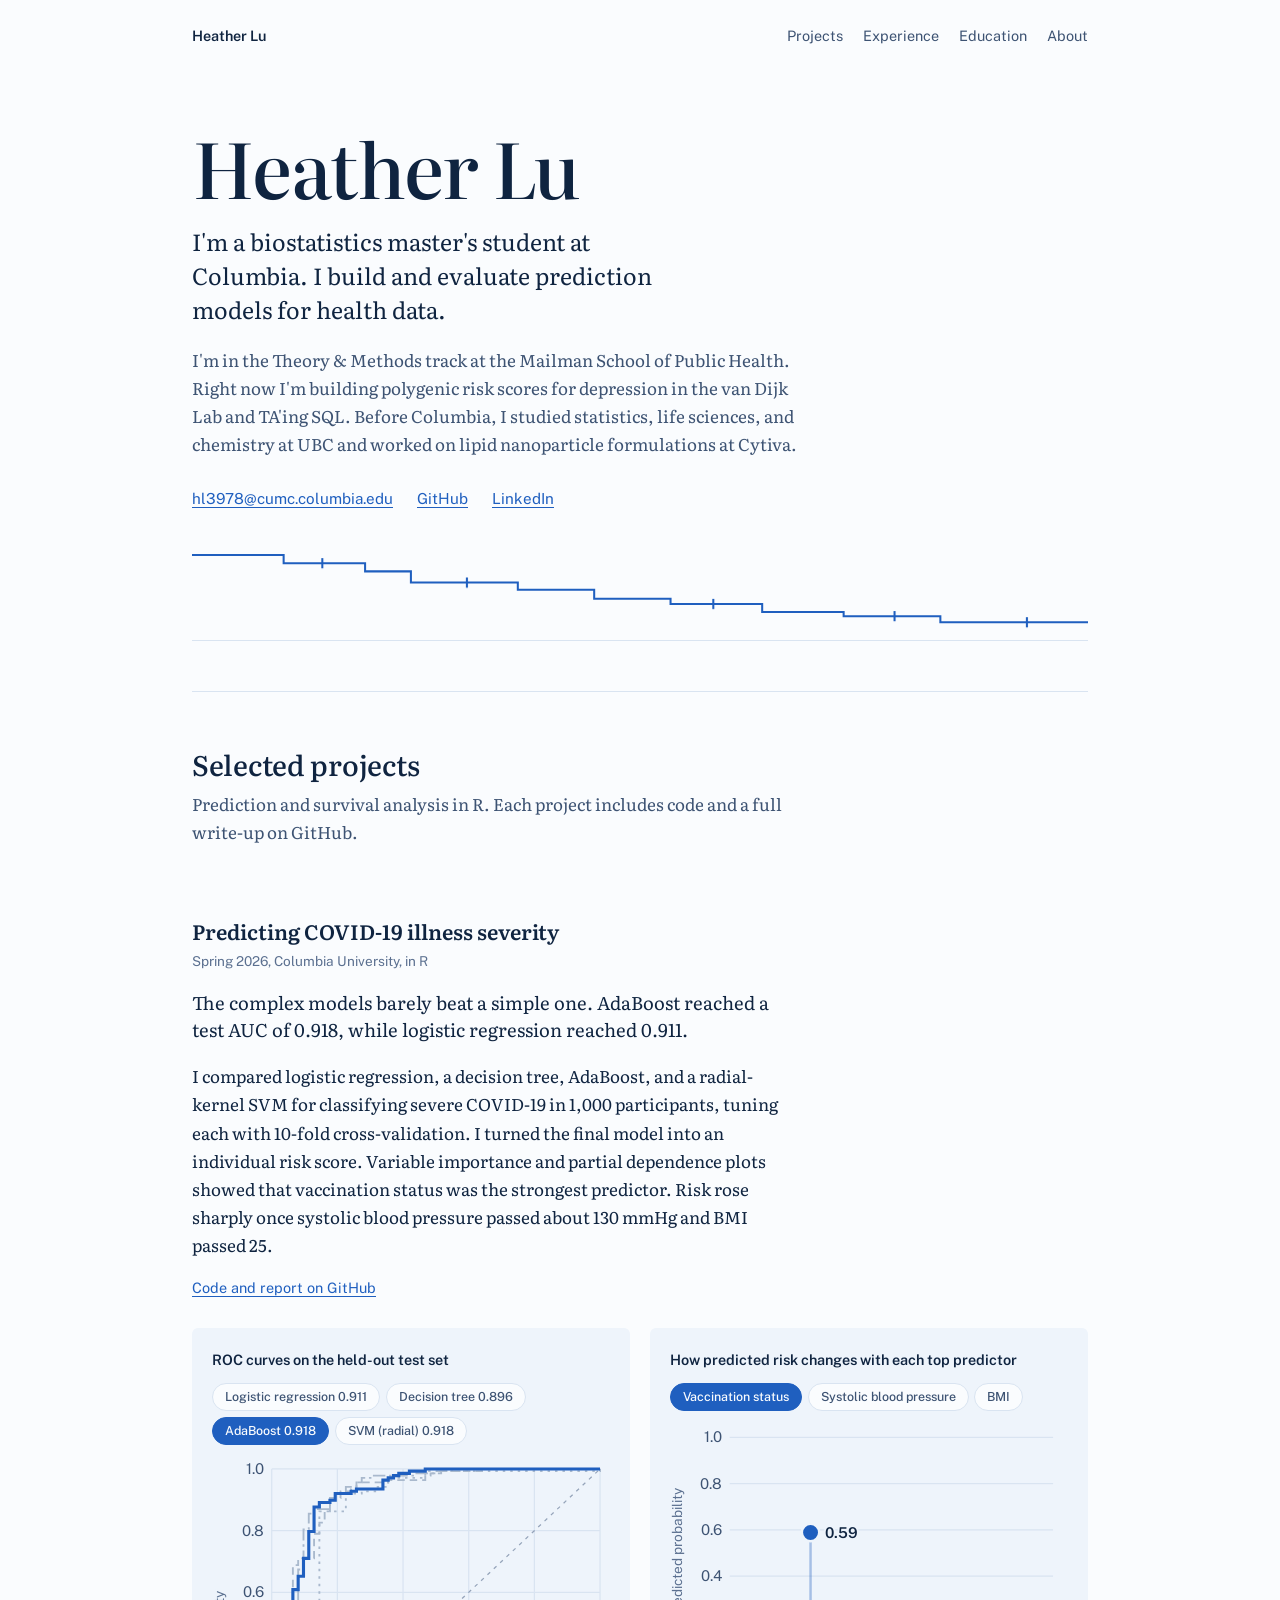
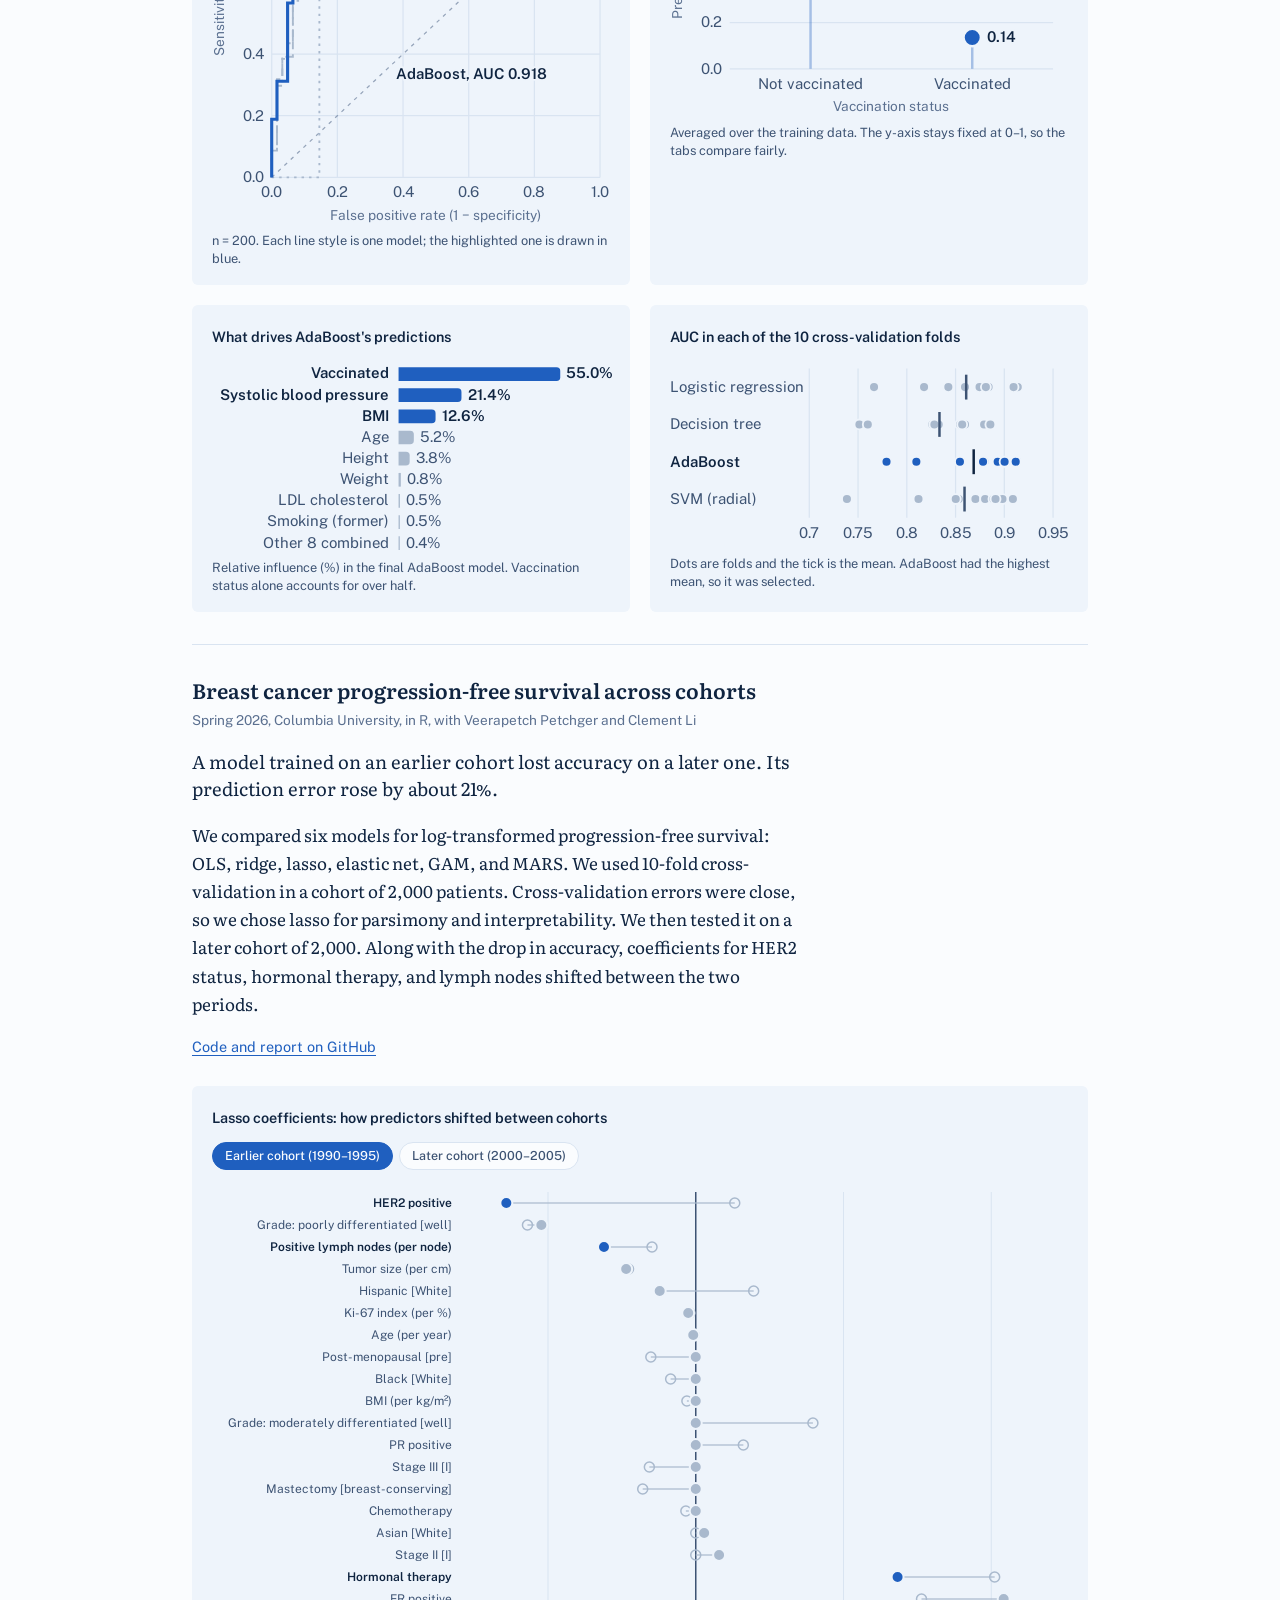
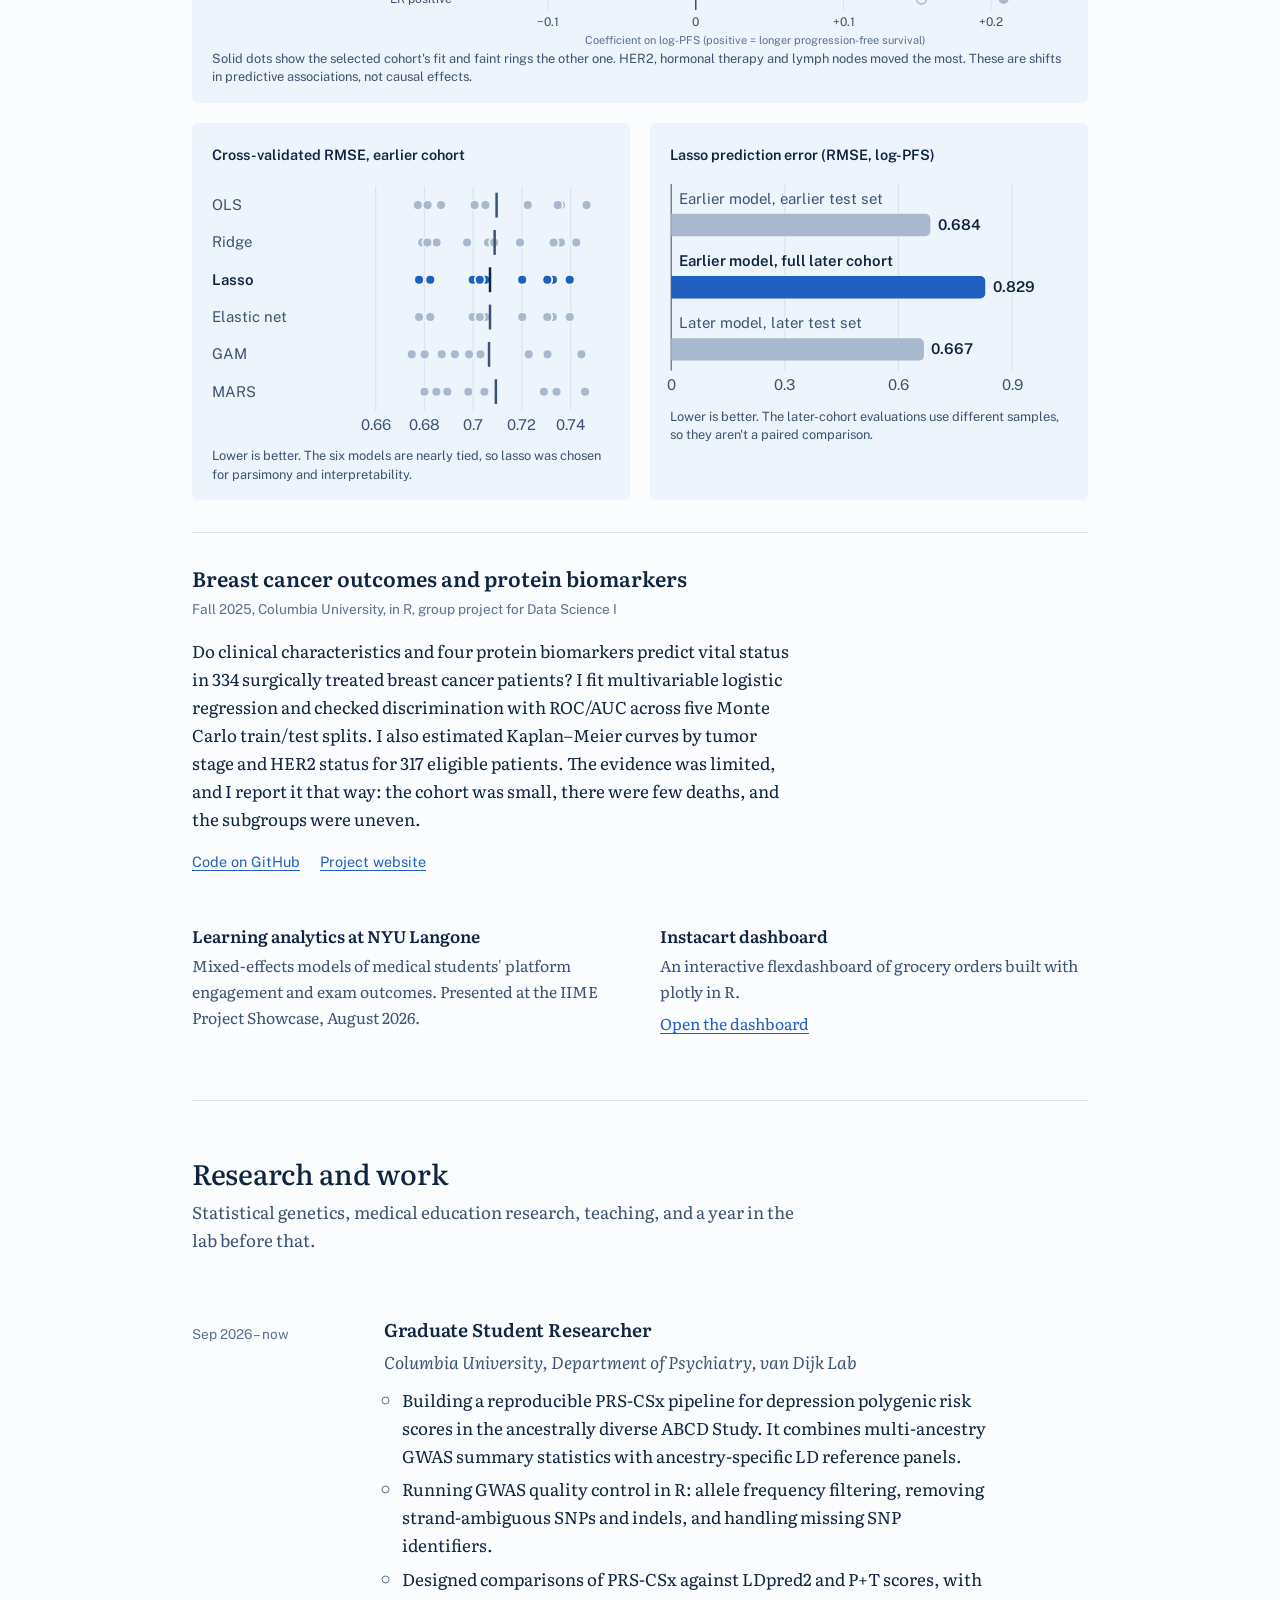
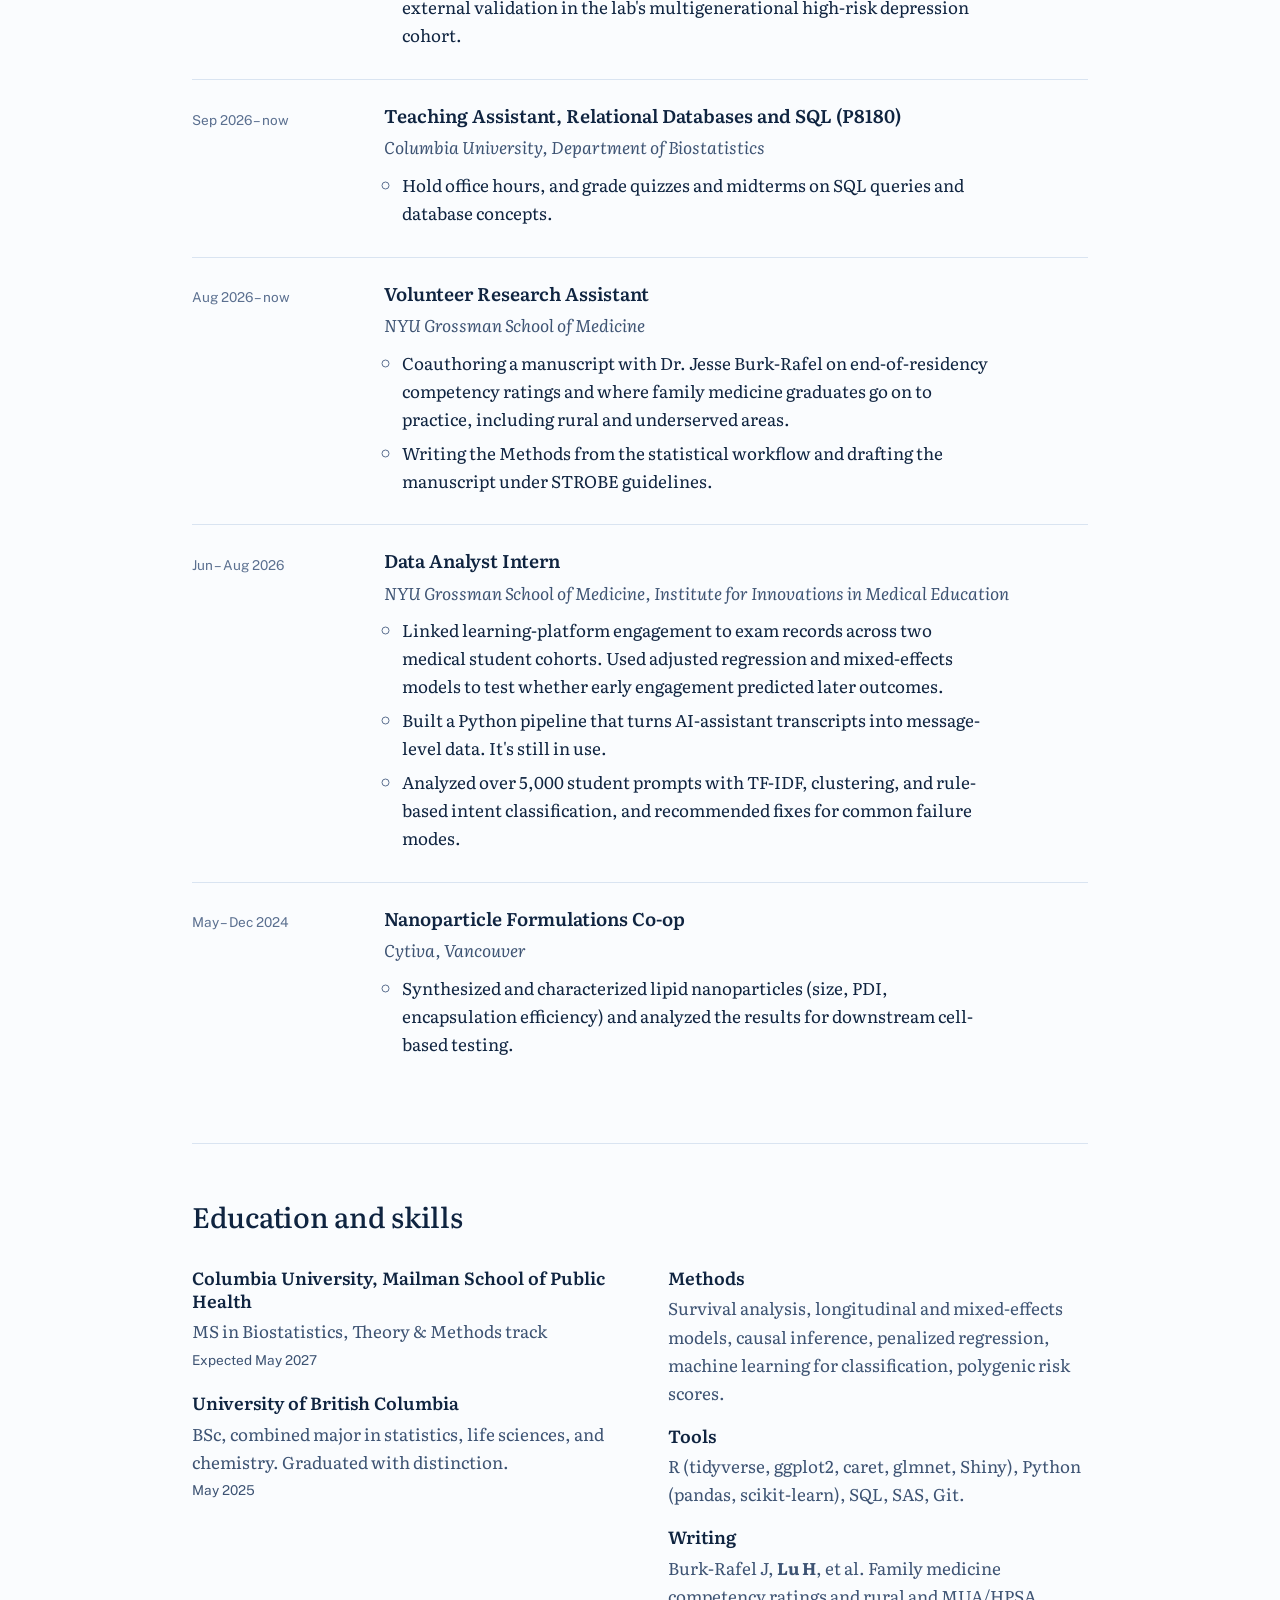
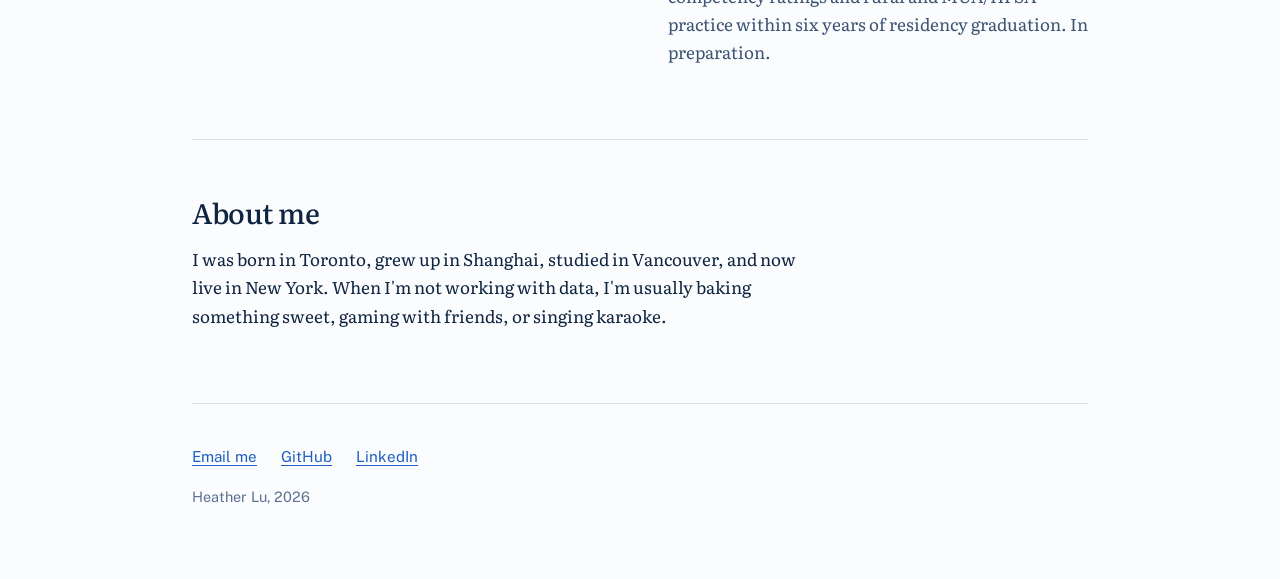
==== index.html @ da52d6bd "Add interactive PFS charts with cohort toggle The coefficient plot slides each lasso coefficient bet" ====
<!doctype html>
<html lang="en">
<head>
<meta charset="utf-8">
<meta name="viewport" content="width=device-width, initial-scale=1">
<title>Heather Lu</title>
<meta name="description" content="Heather Lu, biostatistics master's student at Columbia University. Prediction modeling, survival analysis, and reproducible research in R and Python.">
<link rel="preconnect" href="https://fonts.googleapis.com">
<link rel="preconnect" href="https://fonts.gstatic.com" crossorigin>
<link href="https://fonts.googleapis.com/css2?family=Literata:ital,opsz,wght@0,7..72,400;0,7..72,500;0,7..72,600;1,7..72,400&family=Public+Sans:wght@400;500;600&display=swap" rel="stylesheet">
<link rel="stylesheet" href="css/site.css">
</head>
<body>
<div class="wrap">

<nav class="site-nav" aria-label="Main">
  <a class="home" href="#top">Heather Lu</a>
  <ul>
    <li><a href="#projects">Projects</a></li>
    <li><a href="#experience">Experience</a></li>
    <li><a href="#education">Education</a></li>
    <li><a href="#about">About</a></li>
  </ul>
</nav>

<header class="hero" id="top">
  <h1>Heather Lu</h1>
  <p class="lede">I'm a biostatistics master's student at Columbia. I build and evaluate prediction models for health data.</p>
  <p class="sub">I'm in the Theory &amp; Methods track at the Mailman School of Public Health. Right now I'm building polygenic risk scores for depression in the van Dijk Lab and TA'ing SQL. Before Columbia, I studied statistics, life sciences, and chemistry at UBC and worked on lipid nanoparticle formulations at Cytiva.</p>
  <div class="contact-links">
    <a href="mailto:hl3978@cumc.columbia.edu">hl3978@cumc.columbia.edu</a>
    <a href="https://github.com/heather-lu">GitHub</a>
    <a href="https://www.linkedin.com/in/heatherlu2001/">LinkedIn</a>
  </div>
  <svg class="km" viewBox="0 0 880 90" preserveAspectRatio="none" aria-hidden="true" focusable="false">
    <line class="base" x1="0" y1="88" x2="880" y2="88"/>
    <path class="curve" d="M0 4 H90 V12 H170 V20 H215 V31 H320 V38 H395 V47 H470 V52 H560 V60 H640 V64 H735 V70 H880"/>
    <line class="cens" x1="128" y1="7" x2="128" y2="17" style="animation-delay:.9s"/>
    <line class="cens" x1="270" y1="26" x2="270" y2="36" style="animation-delay:1.3s"/>
    <line class="cens" x1="512" y1="47" x2="512" y2="57" style="animation-delay:1.8s"/>
    <line class="cens" x1="690" y1="59" x2="690" y2="69" style="animation-delay:2.2s"/>
    <line class="cens" x1="820" y1="65" x2="820" y2="75" style="animation-delay:2.5s"/>
  </svg>
</header>

<section id="projects" aria-labelledby="projects-h">
  <h2 id="projects-h">Selected projects</h2>
  <p class="section-intro">Prediction and survival analysis in R. Each project includes code and a full write-up on GitHub.</p>

  <article class="project wide" id="covid">
    <div class="body">
      <h3>Predicting COVID-19 illness severity</h3>
      <p class="meta">Spring 2026, Columbia University, in R</p>
      <p class="finding">The complex models barely beat a simple one. AdaBoost reached a test AUC of 0.918, while logistic regression reached 0.911.</p>
      <p>I compared logistic regression, a decision tree, AdaBoost, and a radial-kernel SVM for classifying severe COVID-19 in 1,000 participants, tuning each with 10-fold cross-validation. I turned the final model into an individual risk score. Variable importance and partial dependence plots showed that vaccination status was the strongest predictor. Risk rose sharply once systolic blood pressure passed about 130 mmHg and BMI passed 25.</p>
      <div class="project-links">
        <a href="https://github.com/heather-lu/covid-severity-prediction">Code and report on GitHub</a>
      </div>
    </div>
    <div class="chart-grid">
      <figure class="chart" id="covid-roc" data-fallback="Test AUC: AdaBoost 0.918, SVM 0.918, logistic regression 0.911, decision tree 0.896."></figure>
      <figure class="chart" id="covid-pdp" data-fallback="Predicted risk of severe illness: 0.59 unvaccinated vs 0.14 vaccinated."></figure>
      <figure class="chart" id="covid-imp" data-fallback="Vaccination status accounts for about 55% of AdaBoost's relative influence."></figure>
      <figure class="chart" id="covid-cv" data-fallback="Mean 10-fold CV AUC: AdaBoost 0.868, logistic 0.861, SVM 0.859, decision tree 0.833."></figure>
    </div>
  </article>

  <article class="project wide" id="pfs">
    <div class="body">
      <h3>Breast cancer progression-free survival across cohorts</h3>
      <p class="meta">Spring 2026, Columbia University, in R, with Veerapetch Petchger and Clement Li</p>
      <p class="finding">A model trained on an earlier cohort lost accuracy on a later one. Its prediction error rose by about 21%.</p>
      <p>We compared six models for log-transformed progression-free survival: OLS, ridge, lasso, elastic net, GAM, and MARS. We used 10-fold cross-validation in a cohort of 2,000 patients. Cross-validation errors were close, so we chose lasso for parsimony and interpretability. We then tested it on a later cohort of 2,000. Along with the drop in accuracy, coefficients for HER2 status, hormonal therapy, and lymph nodes shifted between the two periods.</p>
      <div class="project-links">
        <a href="https://github.com/heather-lu/breast-cancer-pfs-prediction">Code and report on GitHub</a>
      </div>
    </div>
    <div class="chart-grid">
      <figure class="chart span-2" id="pfs-coef" data-fallback="Lasso coefficients shifted between cohorts: HER2 went from −0.128 to +0.026 and hormonal therapy from +0.137 to +0.202."></figure>
      <figure class="chart" id="pfs-cv" data-fallback="10-fold CV RMSE in the earlier cohort ranged from 0.707 (lasso, elastic net, GAM) to 0.710 (OLS)."></figure>
      <figure class="chart" id="pfs-eval" data-fallback="Lasso RMSE: 0.684 on the earlier test set, 0.829 on the later cohort, 0.667 when refit on the later cohort."></figure>
    </div>
  </article>

  <article class="project">
    <div class="body">
      <h3>Breast cancer outcomes and protein biomarkers</h3>
      <p class="meta">Fall 2025, Columbia University, in R, group project for Data Science I</p>
      <p>Do clinical characteristics and four protein biomarkers predict vital status in 334 surgically treated breast cancer patients? I fit multivariable logistic regression and checked discrimination with ROC/AUC across five Monte Carlo train/test splits. I also estimated Kaplan–Meier curves by tumor stage and HER2 status for 317 eligible patients. The evidence was limited, and I report it that way: the cohort was small, there were few deaths, and the subgroups were uneven.</p>
      <div class="project-links">
        <a href="https://github.com/heather-lu/breast-cancer-outcomes-prediction">Code on GitHub</a>
        <a href="https://vp2587.github.io/p8105_final/">Project website</a>
      </div>
    </div>
  </article>

  <div class="more">
    <div>
      <h4>Learning analytics at NYU Langone</h4>
      <p>Mixed-effects models of medical students' platform engagement and exam outcomes. Presented at the IIME Project Showcase, August 2026.</p>
    </div>
    <div>
      <h4>Instacart dashboard</h4>
      <p>An interactive flexdashboard of grocery orders built with plotly in R.</p>
      <p><a href="dashboard_template.html">Open the dashboard</a></p>
    </div>
  </div>
</section>

<section id="experience" aria-labelledby="experience-h">
  <h2 id="experience-h">Research and work</h2>
  <p class="section-intro">Statistical genetics, medical education research, teaching, and a year in the lab before that.</p>
  <ol class="timeline" reversed>
    <li>
      <div class="when">Sep 2026 – now</div>
      <div>
        <h3>Graduate Student Researcher</h3>
        <p class="where">Columbia University, Department of Psychiatry, van Dijk Lab</p>
        <ul>
          <li>Building a reproducible PRS-CSx pipeline for depression polygenic risk scores in the ancestrally diverse ABCD Study. It combines multi-ancestry GWAS summary statistics with ancestry-specific LD reference panels.</li>
          <li>Running GWAS quality control in R: allele frequency filtering, removing strand-ambiguous SNPs and indels, and handling missing SNP identifiers.</li>
          <li>Designed comparisons of PRS-CSx against LDpred2 and P+T scores, with external validation in the lab's multigenerational high-risk depression cohort.</li>
        </ul>
      </div>
    </li>
    <li>
      <div class="when">Sep 2026 – now</div>
      <div>
        <h3>Teaching Assistant, Relational Databases and SQL (P8180)</h3>
        <p class="where">Columbia University, Department of Biostatistics</p>
        <ul>
          <li>Hold office hours, and grade quizzes and midterms on SQL queries and database concepts.</li>
        </ul>
      </div>
    </li>
    <li>
      <div class="when">Aug 2026 – now</div>
      <div>
        <h3>Volunteer Research Assistant</h3>
        <p class="where">NYU Grossman School of Medicine</p>
        <ul>
          <li>Coauthoring a manuscript with Dr. Jesse Burk-Rafel on end-of-residency competency ratings and where family medicine graduates go on to practice, including rural and underserved areas.</li>
          <li>Writing the Methods from the statistical workflow and drafting the manuscript under STROBE guidelines.</li>
        </ul>
      </div>
    </li>
    <li>
      <div class="when">Jun – Aug 2026</div>
      <div>
        <h3>Data Analyst Intern</h3>
        <p class="where">NYU Grossman School of Medicine, Institute for Innovations in Medical Education</p>
        <ul>
          <li>Linked learning-platform engagement to exam records across two medical student cohorts. Used adjusted regression and mixed-effects models to test whether early engagement predicted later outcomes.</li>
          <li>Built a Python pipeline that turns AI-assistant transcripts into message-level data. It's still in use.</li>
          <li>Analyzed over 5,000 student prompts with TF-IDF, clustering, and rule-based intent classification, and recommended fixes for common failure modes.</li>
        </ul>
      </div>
    </li>
    <li>
      <div class="when">May – Dec 2024</div>
      <div>
        <h3>Nanoparticle Formulations Co-op</h3>
        <p class="where">Cytiva, Vancouver</p>
        <ul>
          <li>Synthesized and characterized lipid nanoparticles (size, PDI, encapsulation efficiency) and analyzed the results for downstream cell-based testing.</li>
        </ul>
      </div>
    </li>
  </ol>
</section>

<section id="education" aria-labelledby="education-h">
  <h2 id="education-h">Education and skills</h2>
  <div class="cols" style="margin-top:2rem">
    <div class="edu">
      <div class="item">
        <h3>Columbia University, Mailman School of Public Health</h3>
        <p>MS in Biostatistics, Theory &amp; Methods track</p>
        <p class="meta">Expected May 2027</p>
      </div>
      <div class="item">
        <h3>University of British Columbia</h3>
        <p>BSc, combined major in statistics, life sciences, and chemistry. Graduated with distinction.</p>
        <p class="meta">May 2025</p>
      </div>
    </div>
    <div>
      <h3>Methods</h3>
      <p>Survival analysis, longitudinal and mixed-effects models, causal inference, penalized regression, machine learning for classification, polygenic risk scores.</p>
      <h3>Tools</h3>
      <p>R (tidyverse, ggplot2, caret, glmnet, Shiny), Python (pandas, scikit-learn), SQL, SAS, Git.</p>
      <h3>Writing</h3>
      <p>Burk-Rafel J, <strong>Lu H</strong>, et al. Family medicine competency ratings and rural and MUA/HPSA practice within six years of residency graduation. In preparation.</p>
    </div>
  </div>
</section>

<section id="about" class="about" aria-labelledby="about-h">
  <h2 id="about-h">About me</h2>
  <p style="margin-top:1rem">I was born in Toronto, grew up in Shanghai, studied in Vancouver, and now live in New York. When I'm not working with data, I'm usually baking something sweet, gaming with friends, or singing karaoke.</p>
</section>

<footer>
  <div class="contact-links">
    <a href="mailto:hl3978@cumc.columbia.edu">Email me</a>
    <a href="https://github.com/heather-lu">GitHub</a>
    <a href="https://www.linkedin.com/in/heatherlu2001/">LinkedIn</a>
  </div>
  <p>Heather Lu, 2026</p>
</footer>

</div>
<script type="module" src="js/main.js"></script>
</body>
</html>
---- css/site.css ----
/* Palette: shades of blue. Chart series colors validated with the dataviz
   palette validator (light surface #EEF4FB, dark surface #14223A). */
:root {
  --paper: #FAFCFE;
  --panel: #EEF4FB;
  --ink: #0F2440;
  --ink-2: #3D5373;
  --muted: #5B7090;
  --rule: #D9E4F1;
  --link: #1F5FBF;
  --link-hover: #143F82;
  --focus: #1F5FBF;
  --hi: #1F5FBF;      /* emphasized series / mark */
  --hi-2: #3FA2E0;    /* second series when exactly two are compared */
  --quiet: #A9B9CD;   /* context marks */
  --serif: "Literata", Georgia, "Times New Roman", serif;
  --sans: "Public Sans", system-ui, -apple-system, "Segoe UI", sans-serif;
  --measure: 38rem;
  --wide: 60rem;
}
@media (prefers-color-scheme: dark) {
  :root:not([data-theme="light"]) {
    --paper: #0C1626; --panel: #14223A; --ink: #E4ECF7; --ink-2: #B3C3D8; --muted: #8DA1BC;
    --rule: #22334F; --link: #7CB0F5; --link-hover: #A6C9F8; --focus: #7CB0F5;
    --hi: #4F8FE8; --hi-2: #2C5DB0; --quiet: #4A5D7A;
  }
}
:root[data-theme="dark"] {
  --paper: #0C1626; --panel: #14223A; --ink: #E4ECF7; --ink-2: #B3C3D8; --muted: #8DA1BC;
  --rule: #22334F; --link: #7CB0F5; --link-hover: #A6C9F8; --focus: #7CB0F5;
  --hi: #4F8FE8; --hi-2: #2C5DB0; --quiet: #4A5D7A;
}

*, *::before, *::after { box-sizing: border-box; }
html { -webkit-text-size-adjust: 100%; }
body {
  margin: 0; background: var(--paper); color: var(--ink);
  font-family: var(--serif); font-size: 1.0625rem; line-height: 1.65;
  font-optical-sizing: auto; text-rendering: optimizeLegibility;
}
a { color: var(--link); text-decoration-thickness: 1px; text-underline-offset: 0.18em; }
a:hover { color: var(--link-hover); text-decoration-thickness: 2px; }
:focus-visible { outline: 2px solid var(--focus); outline-offset: 3px; border-radius: 2px; }
p { margin: 0 0 1em; }

.wrap { max-width: var(--wide); margin: 0 auto; padding: 0 1rem; }
@media (min-width: 640px) { .wrap { padding: 0 2rem; } }

/* Nav */
.site-nav { display: flex; justify-content: space-between; align-items: baseline; gap: 1rem; padding: 1.5rem 0; font-family: var(--sans); font-size: 0.9rem; }
.site-nav .home { color: var(--ink); text-decoration: none; font-weight: 600; white-space: nowrap; }
.site-nav ul { list-style: none; margin: 0; padding: 0; display: flex; flex-wrap: wrap; gap: 0.25rem 1.25rem; }
.site-nav ul a { color: var(--ink-2); text-decoration: none; }
.site-nav ul a:hover { color: var(--link); text-decoration: underline; }

/* Hero */
.hero { position: relative; padding: 3.5rem 0 3rem; }
.hero h1 { font-size: clamp(2.75rem, 8vw, 4.75rem); font-weight: 500; line-height: 1.02; letter-spacing: -0.02em; margin: 0 0 1.25rem; }
.hero .lede { font-size: clamp(1.2rem, 2.4vw, 1.45rem); line-height: 1.45; max-width: 32rem; color: var(--ink); margin-bottom: 1.25rem; }
.hero .sub { max-width: var(--measure); color: var(--ink-2); }
.contact-links { font-family: var(--sans); font-size: 0.95rem; display: flex; flex-wrap: wrap; gap: 0.5rem 1.5rem; margin-top: 1.75rem; }
.km { display: block; width: 100%; height: auto; margin-top: 2.5rem; color: var(--ink); }
.km .curve { fill: none; stroke: var(--hi); stroke-width: 2; stroke-linejoin: miter; }
.km .cens { stroke: var(--hi); stroke-width: 2; }
.km .base { stroke: var(--rule); stroke-width: 1; }
@media (prefers-reduced-motion: no-preference) {
  .km .curve { stroke-dasharray: 1400; stroke-dashoffset: 1400; animation: draw 2.4s cubic-bezier(.45,.05,.3,1) .3s forwards; }
  .km .cens { opacity: 0; animation: appear .3s ease-out forwards; }
  @keyframes draw { to { stroke-dashoffset: 0; } }
  @keyframes appear { to { opacity: 1; } }
}

/* Sections */
section { padding: 3.5rem 0; border-top: 1px solid var(--rule); }
h2 { font-size: 1.75rem; font-weight: 500; line-height: 1.2; letter-spacing: -0.01em; margin: 0 0 0.5rem; }
.section-intro { color: var(--ink-2); max-width: var(--measure); margin-bottom: 2.5rem; }
h3 { font-size: 1.3rem; font-weight: 600; line-height: 1.3; margin: 0 0 0.35rem; }
.meta { font-family: var(--sans); font-size: 0.85rem; color: var(--muted); margin: 0 0 1rem; }

/* Projects */
.project { display: grid; gap: 1.75rem; padding: 2rem 0; }
.project + .project { border-top: 1px solid var(--rule); }
@media (min-width: 820px) { .project.lead { grid-template-columns: minmax(0, 1fr) 21rem; gap: 3rem; align-items: start; } }
.project .body p { max-width: var(--measure); }
.project .finding { font-size: 1.15rem; line-height: 1.5; }
.project-links { font-family: var(--sans); font-size: 0.9rem; display: flex; flex-wrap: wrap; gap: 0.4rem 1.25rem; margin-top: 0.75rem; }

figure.chart { margin: 0; background: var(--panel); border-radius: 6px; padding: 1.25rem 1.25rem 1rem; }
figure.chart figcaption { font-family: var(--sans); font-size: 0.8rem; line-height: 1.45; color: var(--ink-2); }
figure.chart .chart-title { font-family: var(--sans); font-size: 0.9rem; font-weight: 600; color: var(--ink); margin: 0 0 0.75rem; }
figure.chart svg { display: block; width: 100%; height: auto; overflow: visible; font-family: var(--sans); }
.chart text { fill: var(--ink-2); font-size: 12px; paint-order: stroke; stroke: var(--panel); stroke-width: 3px; stroke-linejoin: round; }
.chart text.val { fill: var(--ink); font-weight: 600; }
.chart .grid { stroke: var(--rule); stroke-width: 1; }
.chart .axis { stroke: var(--muted); stroke-width: 1; }
.chart .dot { fill: var(--quiet); stroke: var(--panel); stroke-width: 2; }
.chart .dot.on { fill: var(--hi); }
.chart .bar { fill: var(--quiet); }
.chart .bar.on { fill: var(--hi); }
.chart .hit { fill: transparent; }
.chart g.datum:hover .dot, .chart g.datum:hover .bar { stroke: var(--ink); stroke-width: 1.5; }
.chart-table { position: absolute; width: 1px; height: 1px; overflow: hidden; clip: rect(0 0 0 0); white-space: nowrap; }

.more { display: grid; gap: 1.5rem; margin-top: 1rem; }
@media (min-width: 640px) { .more { grid-template-columns: 1fr 1fr; gap: 2.5rem; } }
.more h4 { font-size: 1.05rem; font-weight: 600; margin: 0 0 0.25rem; }
.more p { color: var(--ink-2); font-size: 0.98rem; margin-bottom: 0.4rem; }

/* Timeline */
.timeline { list-style: none; margin: 0; padding: 0; }
.timeline > li { display: grid; gap: 0.25rem; padding: 1.5rem 0; }
.timeline > li + li { border-top: 1px solid var(--rule); }
@media (min-width: 720px) { .timeline > li { grid-template-columns: 10rem minmax(0, 1fr); gap: 2rem; } }
.timeline .when { font-family: var(--sans); font-size: 0.85rem; color: var(--muted); padding-top: 0.3rem; }
.timeline h3 { font-size: 1.15rem; }
.timeline .where { color: var(--ink-2); font-style: italic; margin-bottom: 0.6rem; }
.timeline ul { margin: 0; padding-left: 1.1rem; max-width: var(--measure); }
.timeline ul li { margin-bottom: 0.35rem; }
.timeline ul li::marker { color: var(--muted); }

.cols { display: grid; gap: 2.5rem; }
@media (min-width: 720px) { .cols { grid-template-columns: 1fr 1fr; gap: 3.5rem; } }
.cols h3 { font-size: 1.1rem; }
.cols p { color: var(--ink-2); }
.edu p { margin-bottom: 0.2em; }
.edu .item + .item { margin-top: 1.25rem; }

.about p { max-width: var(--measure); }

footer { border-top: 1px solid var(--rule); padding: 2.5rem 0 3.5rem; font-family: var(--sans); font-size: 0.9rem; color: var(--muted); }
footer .contact-links { margin-top: 0; margin-bottom: 1rem; }

/* Wide projects: text on top, chart grid below */
.project.wide .body { max-width: var(--measure); }
.chart-grid { display: grid; gap: 1.25rem; grid-template-columns: minmax(0, 1fr); }
@media (min-width: 820px) { .chart-grid { grid-template-columns: repeat(2, minmax(0, 1fr)); } }

/* Chart marks */
.chart .curve { fill: none; stroke: var(--quiet); stroke-width: 1.5; }
.chart .curve.on { stroke: var(--hi); stroke-width: 2.5; }
.chart .ref { stroke: var(--muted); stroke-width: 1; stroke-dasharray: 3 4; opacity: 0.6; }
.chart .cross { fill: var(--hi); stroke: var(--panel); stroke-width: 2; }
.chart .fold { fill: var(--quiet); stroke: var(--panel); stroke-width: 1.5; }
.chart .fold.on { fill: var(--hi); }
.chart .mean { stroke: var(--ink-2); stroke-width: 2; }
.chart .mean.on { stroke: var(--ink); }
.chart .pd-band { fill: var(--hi); opacity: 0.1; }
.chart .stem { stroke: var(--hi); stroke-width: 2; opacity: 0.35; }
.chart .axis-label { fill: var(--muted); font-size: 11px; }
.chart .curve-label { font-size: 12px; }
.chart g.datum { outline: none; }
.chart g.datum:focus-visible .hit { fill: var(--rule); }
.chart svg:focus-visible { outline: 2px solid var(--focus); outline-offset: 4px; border-radius: 4px; }

/* Chart controls */
.choice-group, .tab-group { display: flex; flex-wrap: wrap; gap: 0.35rem; margin: 0 0 0.85rem; }
.choice-group button, .tab-group button {
  font: 500 0.78rem/1.2 var(--sans); color: var(--ink-2); background: var(--paper);
  border: 1px solid var(--rule); border-radius: 999px; padding: 0.35rem 0.75rem; cursor: pointer;
}
.choice-group button:hover, .tab-group button:hover { border-color: var(--hi); color: var(--ink); }
.choice-group button[aria-pressed="true"], .tab-group button[aria-selected="true"] {
  background: var(--hi); border-color: var(--hi); color: var(--paper);
}

.chart-tip {
  position: fixed; top: 0; left: 0; z-index: 10; pointer-events: none; max-width: 16rem;
  background: var(--ink); color: var(--paper); font: 0.78rem/1.45 var(--sans);
  padding: 0.45rem 0.6rem; border-radius: 4px; box-shadow: 0 2px 8px rgba(15, 36, 64, 0.18);
}
.chart-fallback { font-family: var(--sans); font-size: 0.9rem; color: var(--ink-2); margin: 0; }

/* PFS coefficient chart */
.chart-grid .span-2 { grid-column: 1 / -1; }
.chart .zero { stroke: var(--ink-2); stroke-width: 1.5; }
.chart .coef-track { stroke: var(--quiet); stroke-width: 2; opacity: 0.6; }
.chart .coef-ghost { fill: none; stroke: var(--quiet); stroke-width: 1.5; }
.chart .coef-dot { fill: var(--quiet); stroke: var(--panel); stroke-width: 2; }
.chart .coef-dot.on { fill: var(--hi); }
.chart .coef-dot, .chart .coef-ghost { transition: transform 600ms cubic-bezier(.3,.7,.3,1); }
@media (prefers-reduced-motion: reduce) { .chart .coef-dot, .chart .coef-ghost { transition: none; } }
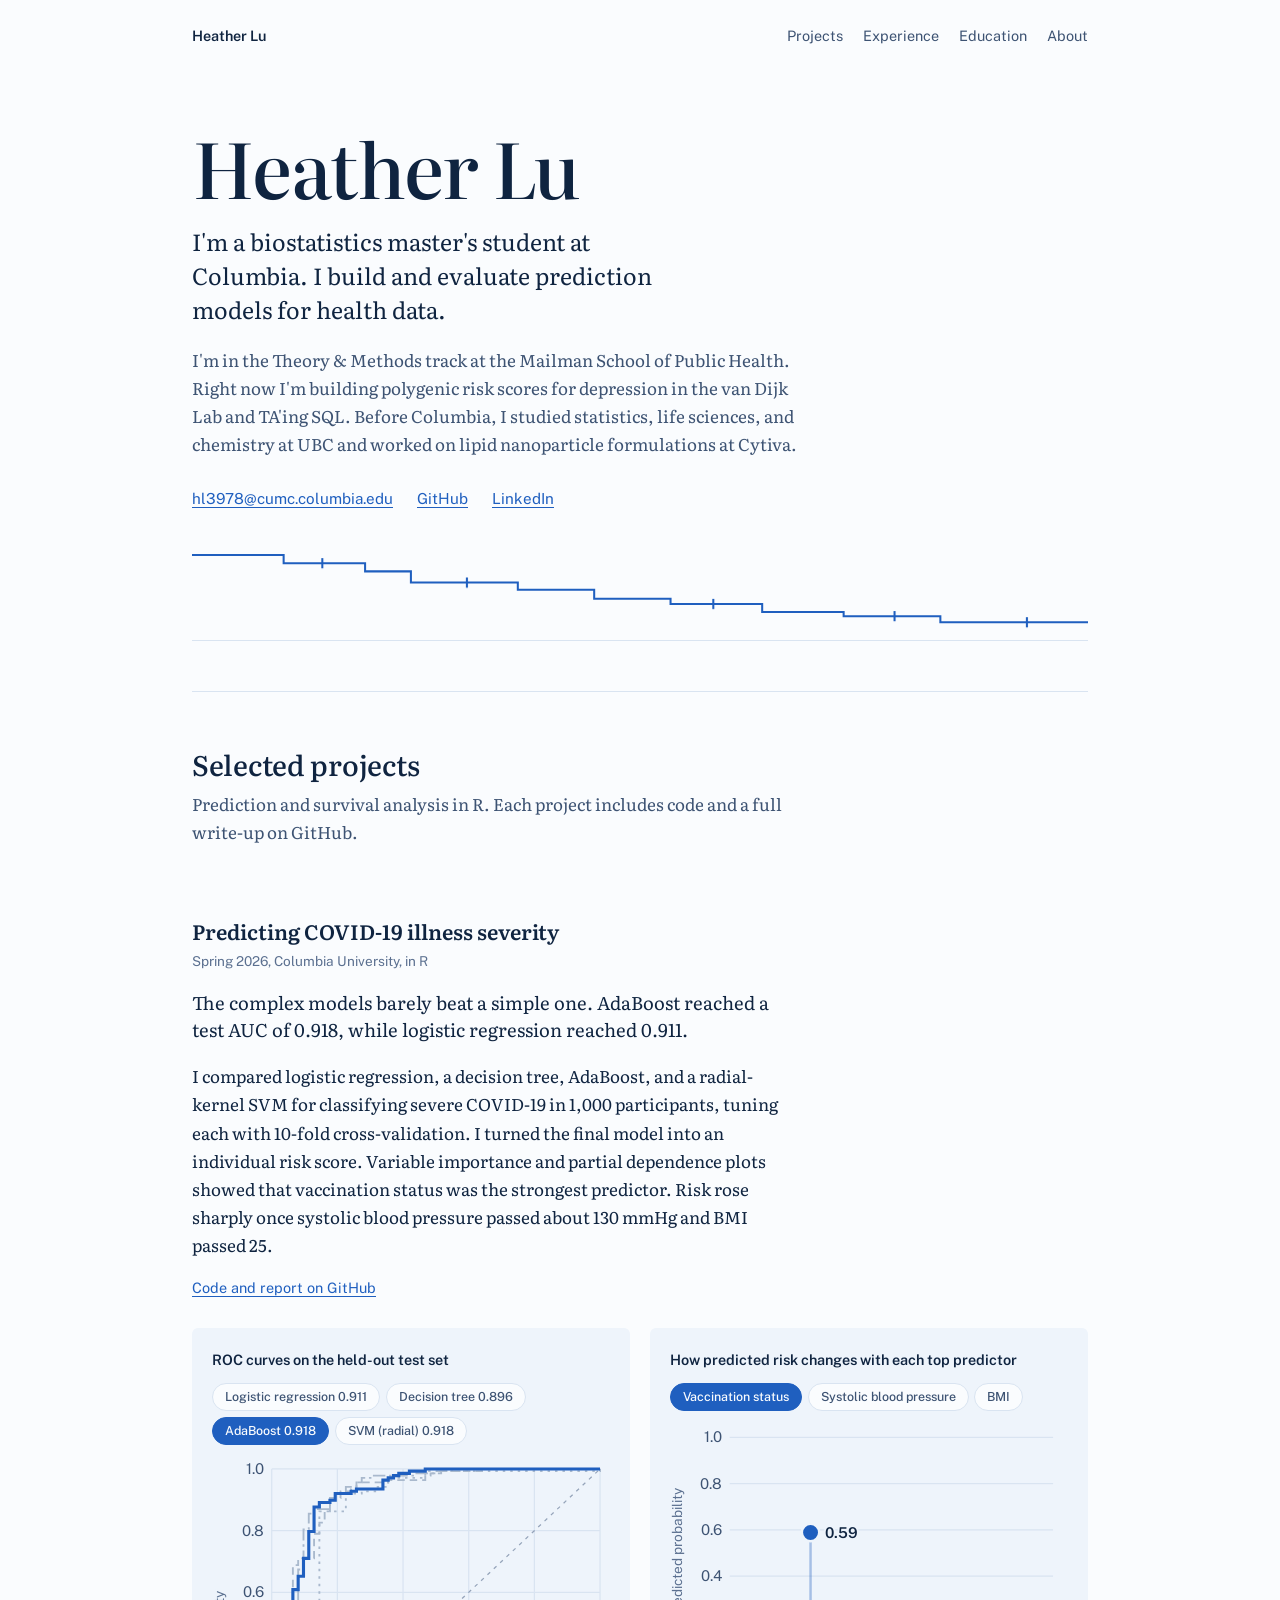
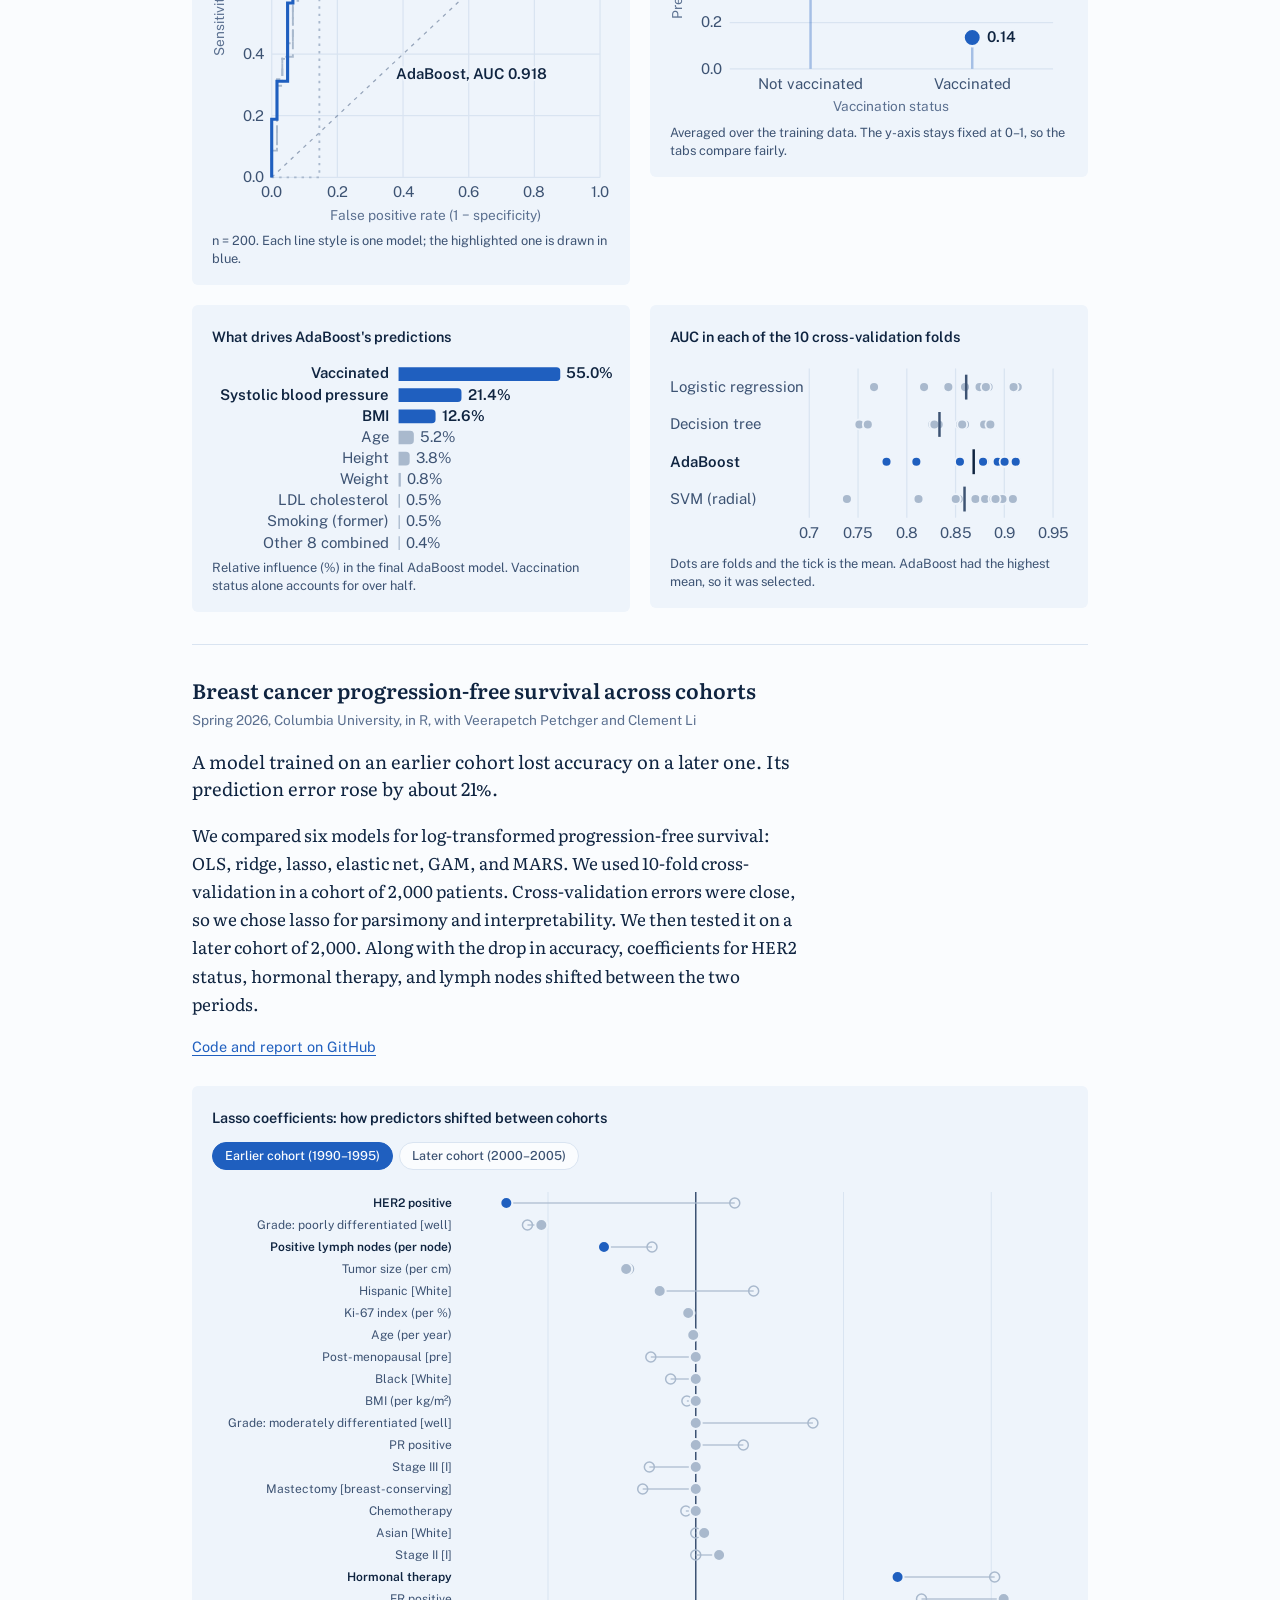
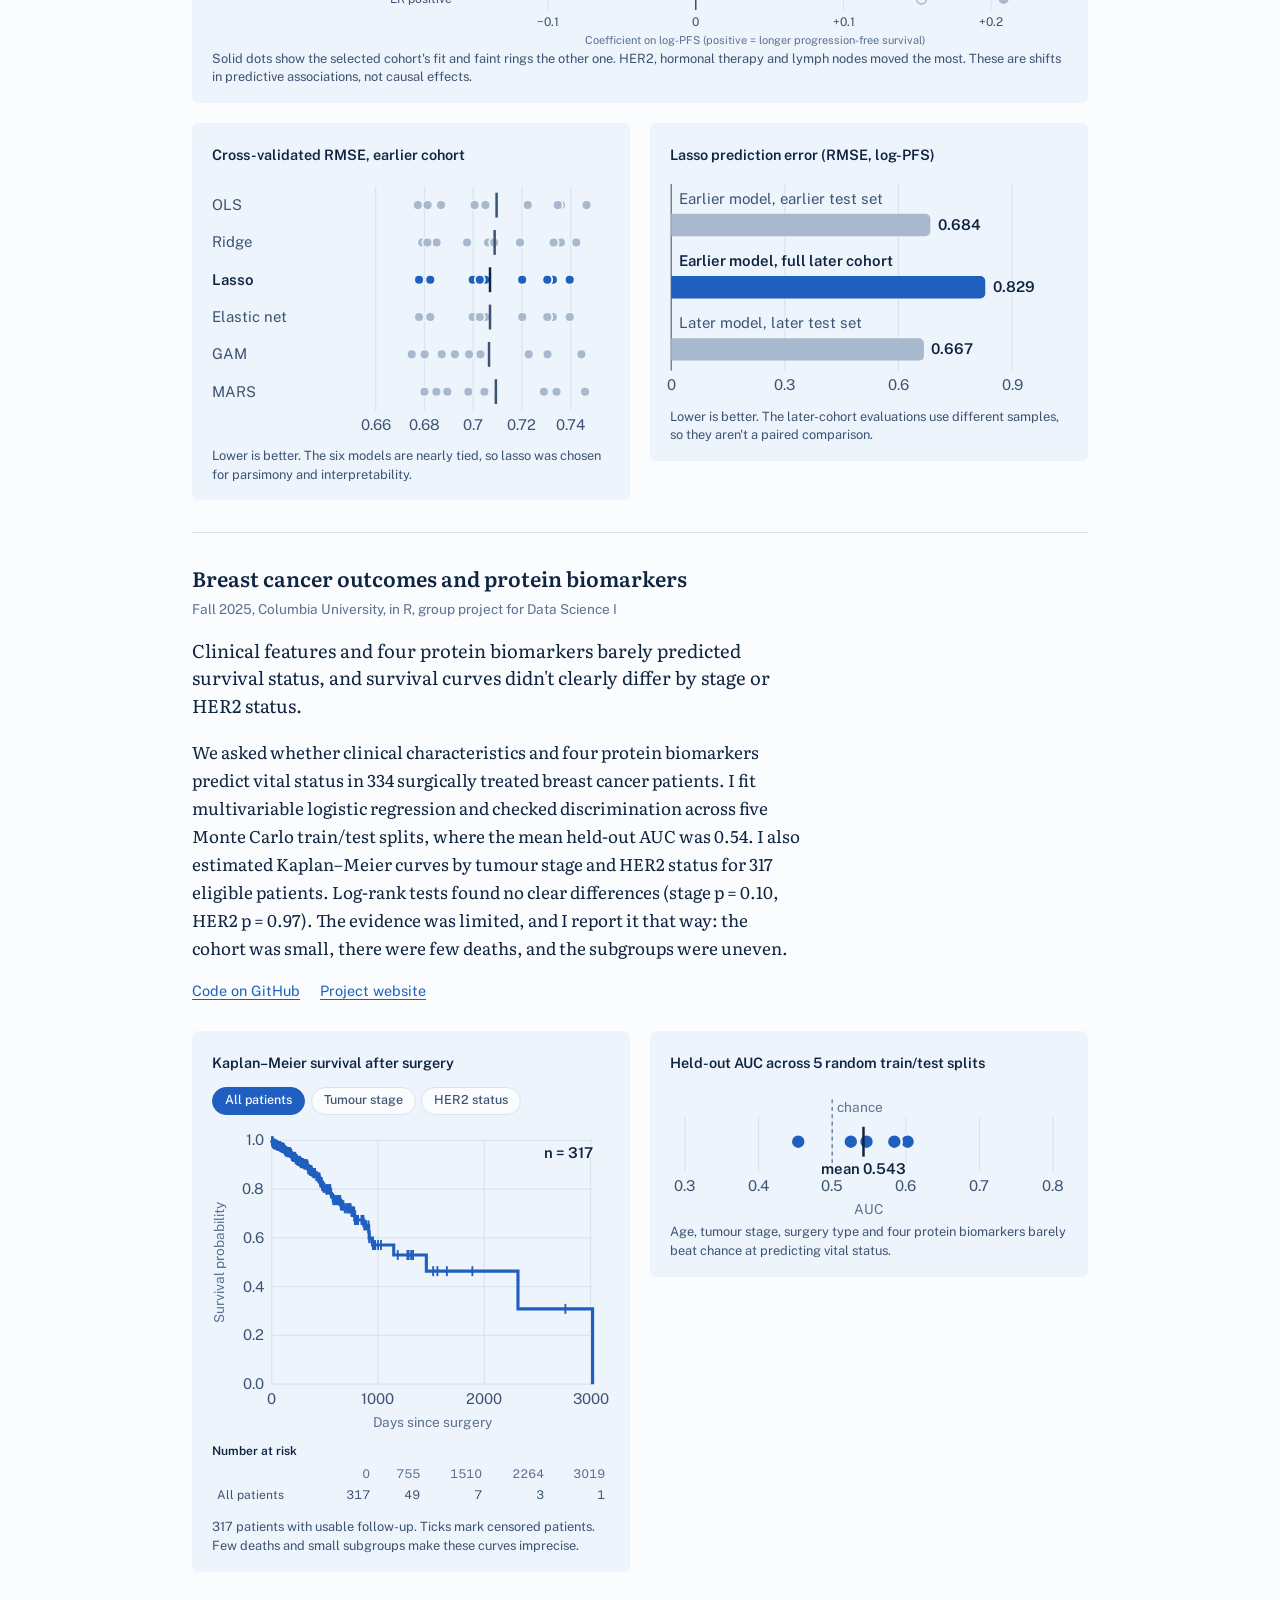
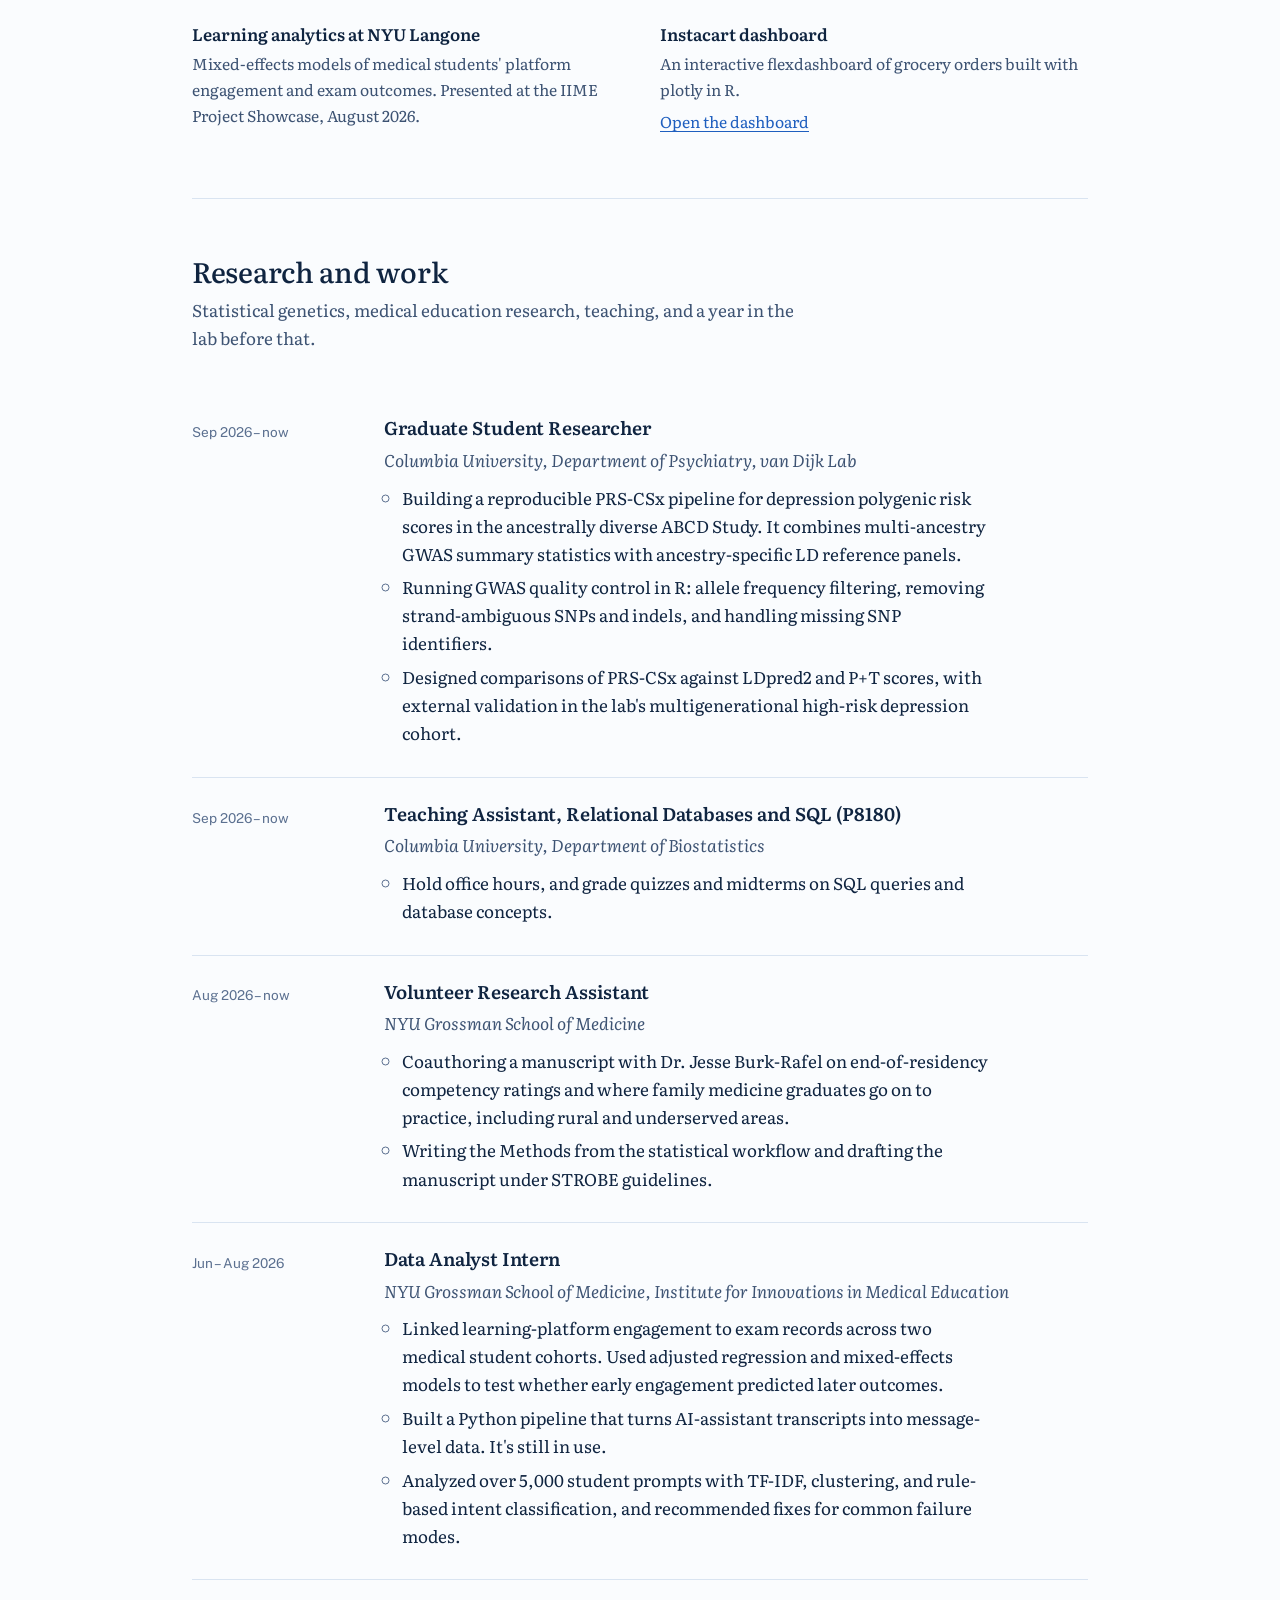
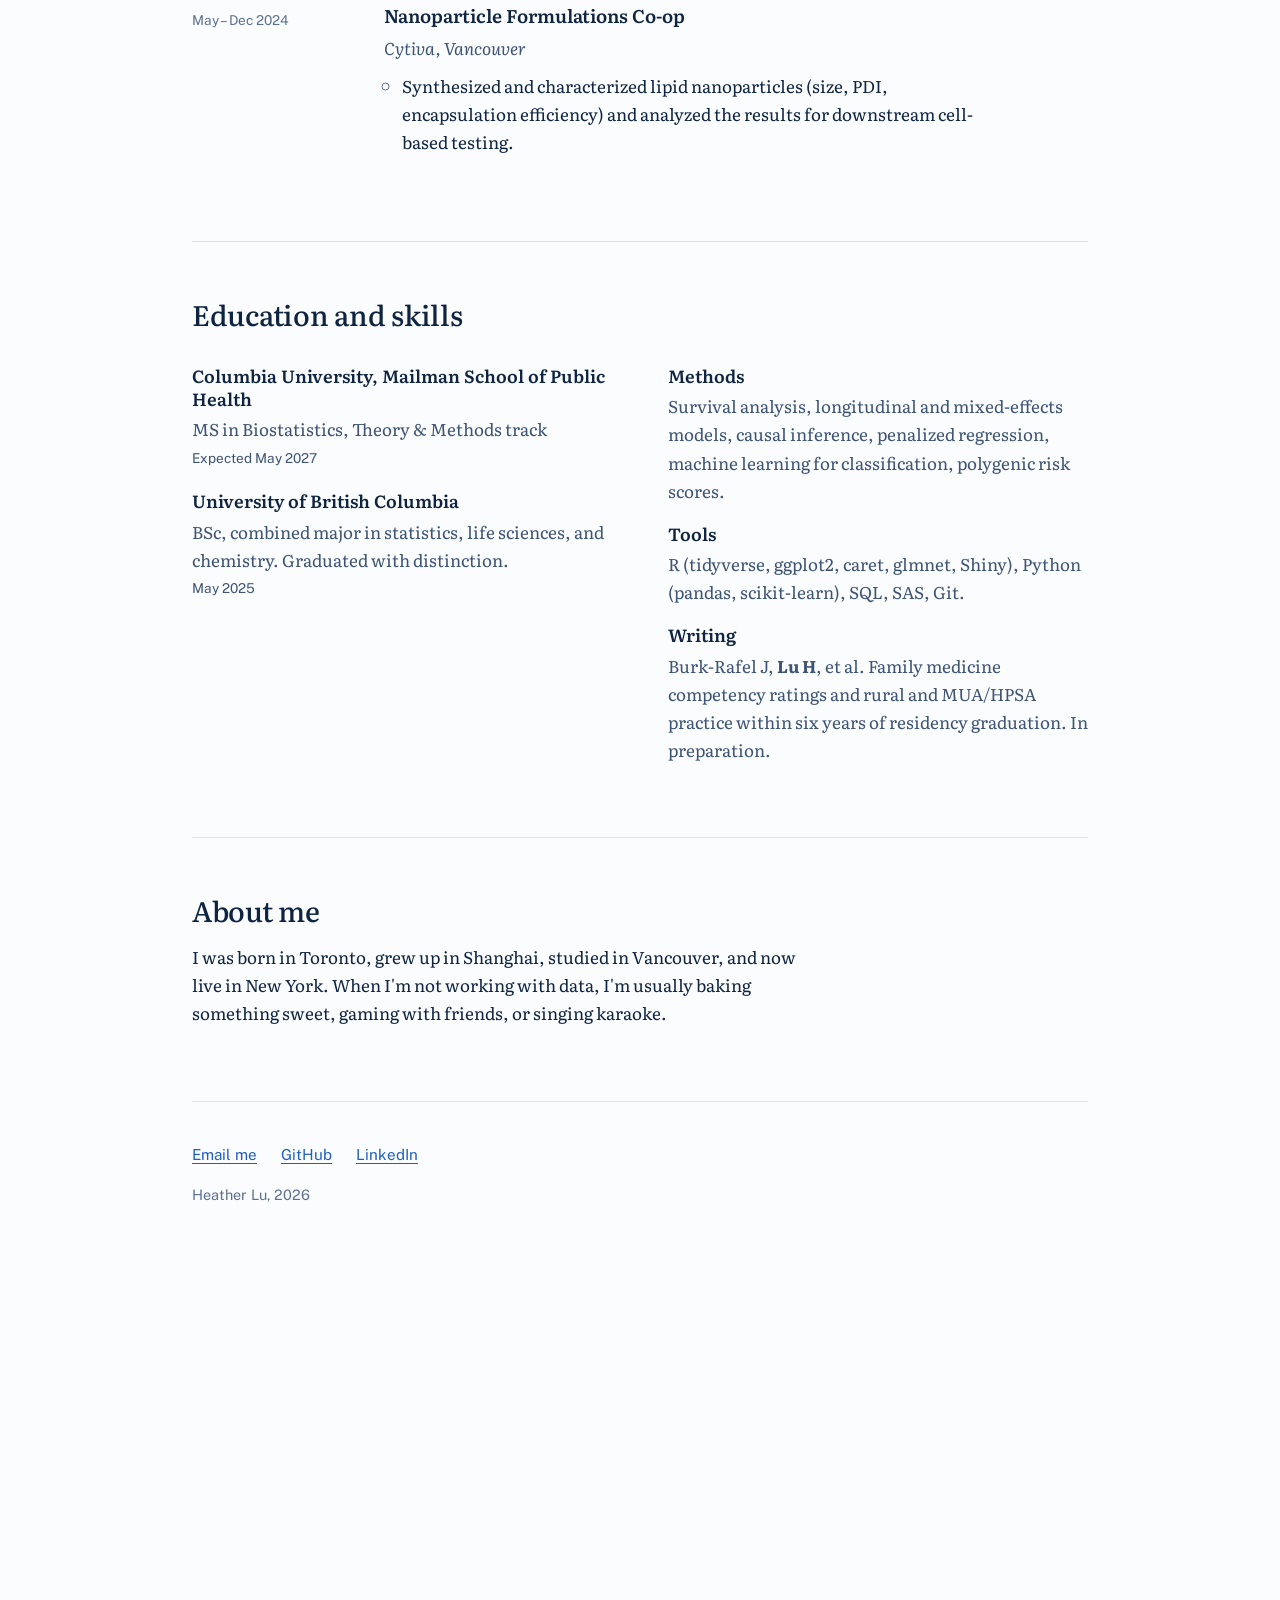
==== commit c55cedb5: "Add interactive Kaplan-Meier and AUC charts for breast cancer outcomes Tabs switch between all patie" ====
--- a/index.html
+++ b/index.html
@@ -82,15 +82,20 @@
     </div>
   </article>
 
-  <article class="project">
+  <article class="project wide" id="brca">
     <div class="body">
       <h3>Breast cancer outcomes and protein biomarkers</h3>
       <p class="meta">Fall 2025, Columbia University, in R, group project for Data Science I</p>
-      <p>Do clinical characteristics and four protein biomarkers predict vital status in 334 surgically treated breast cancer patients? I fit multivariable logistic regression and checked discrimination with ROC/AUC across five Monte Carlo train/test splits. I also estimated Kaplan–Meier curves by tumor stage and HER2 status for 317 eligible patients. The evidence was limited, and I report it that way: the cohort was small, there were few deaths, and the subgroups were uneven.</p>
+      <p class="finding">Clinical features and four protein biomarkers barely predicted survival status, and survival curves didn't clearly differ by stage or HER2 status.</p>
+      <p>We asked whether clinical characteristics and four protein biomarkers predict vital status in 334 surgically treated breast cancer patients. I fit multivariable logistic regression and checked discrimination across five Monte Carlo train/test splits, where the mean held-out AUC was 0.54. I also estimated Kaplan–Meier curves by tumour stage and HER2 status for 317 eligible patients. Log-rank tests found no clear differences (stage p = 0.10, HER2 p = 0.97). The evidence was limited, and I report it that way: the cohort was small, there were few deaths, and the subgroups were uneven.</p>
       <div class="project-links">
         <a href="https://github.com/heather-lu/breast-cancer-outcomes-prediction">Code on GitHub</a>
         <a href="https://vp2587.github.io/p8105_final/">Project website</a>
       </div>
+    </div>
+    <div class="chart-grid">
+      <figure class="chart" id="brca-km" data-fallback="Log-rank tests: tumour stage p = 0.10, HER2 status p = 0.97 (317 patients)."></figure>
+      <figure class="chart" id="brca-auc" data-fallback="Mean held-out AUC across five Monte Carlo splits: 0.54."></figure>
     </div>
   </article>
 
--- a/css/site.css
+++ b/css/site.css
@@ -132,7 +132,7 @@
 
 /* Wide projects: text on top, chart grid below */
 .project.wide .body { max-width: var(--measure); }
-.chart-grid { display: grid; gap: 1.25rem; grid-template-columns: minmax(0, 1fr); }
+.chart-grid { display: grid; gap: 1.25rem; grid-template-columns: minmax(0, 1fr); align-items: start; }
 @media (min-width: 820px) { .chart-grid { grid-template-columns: repeat(2, minmax(0, 1fr)); } }
 
 /* Chart marks */
@@ -179,3 +179,16 @@
 .chart .coef-dot.on { fill: var(--hi); }
 .chart .coef-dot, .chart .coef-ghost { transition: transform 600ms cubic-bezier(.3,.7,.3,1); }
 @media (prefers-reduced-motion: reduce) { .chart .coef-dot, .chart .coef-ghost { transition: none; } }
+
+/* Kaplan-Meier */
+.chart .curve.on2 { stroke: var(--hi-2); stroke-width: 2.5; }
+.chart .censor { stroke: var(--quiet); stroke-width: 1.5; }
+.chart .censor.on { stroke: var(--hi); }
+.chart .censor.on2 { stroke: var(--hi-2); }
+.chart .chance { stroke: var(--muted); stroke-width: 1; stroke-dasharray: 3 3; }
+.at-risk-wrap { overflow-x: auto; margin: 0.25rem 0 0.75rem; }
+.at-risk { width: 100%; border-collapse: collapse; font: 0.75rem/1.4 var(--sans); color: var(--ink-2); font-variant-numeric: tabular-nums; }
+.at-risk caption { text-align: left; font-weight: 600; color: var(--ink); padding-bottom: 0.2rem; }
+.at-risk th, .at-risk td { padding: 0.15rem 0.3rem; text-align: right; font-weight: 400; }
+.at-risk tr:first-of-type th { color: var(--muted); }
+.at-risk tr.group th { text-align: left; white-space: nowrap; }
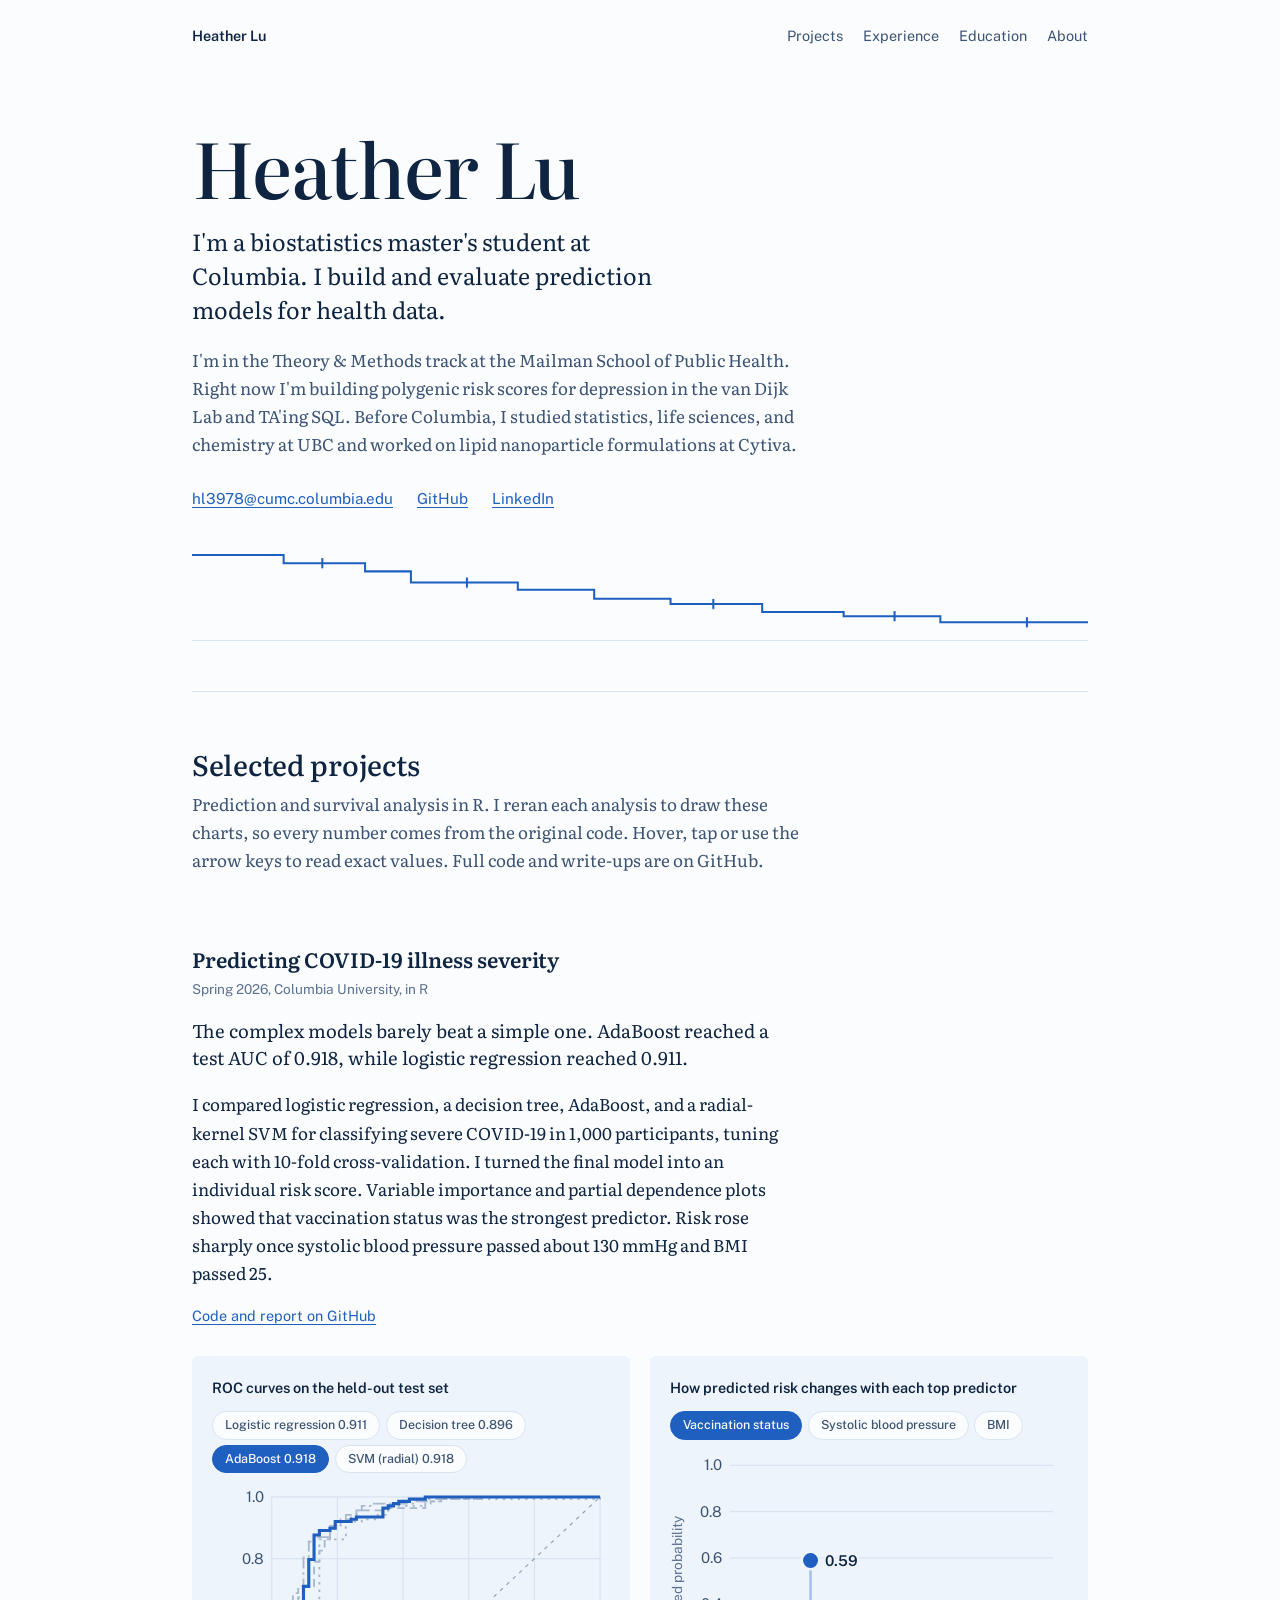
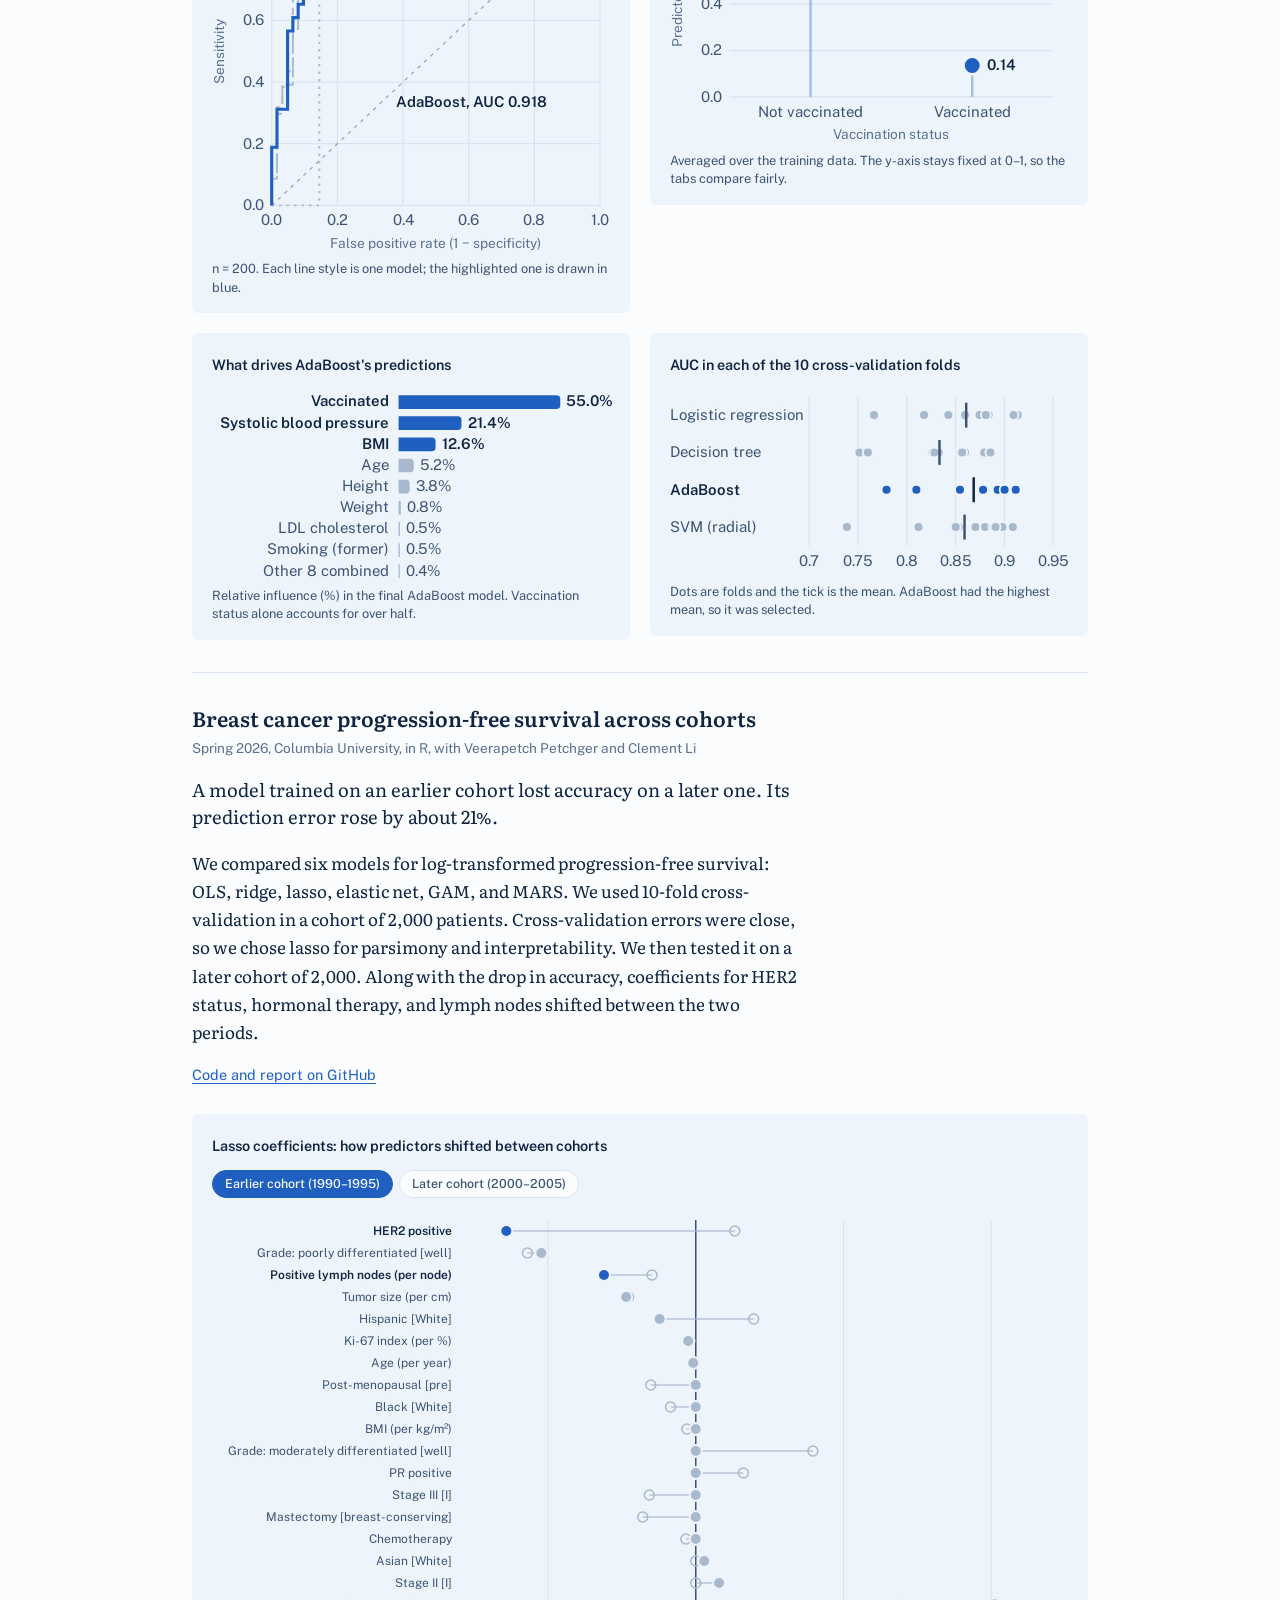
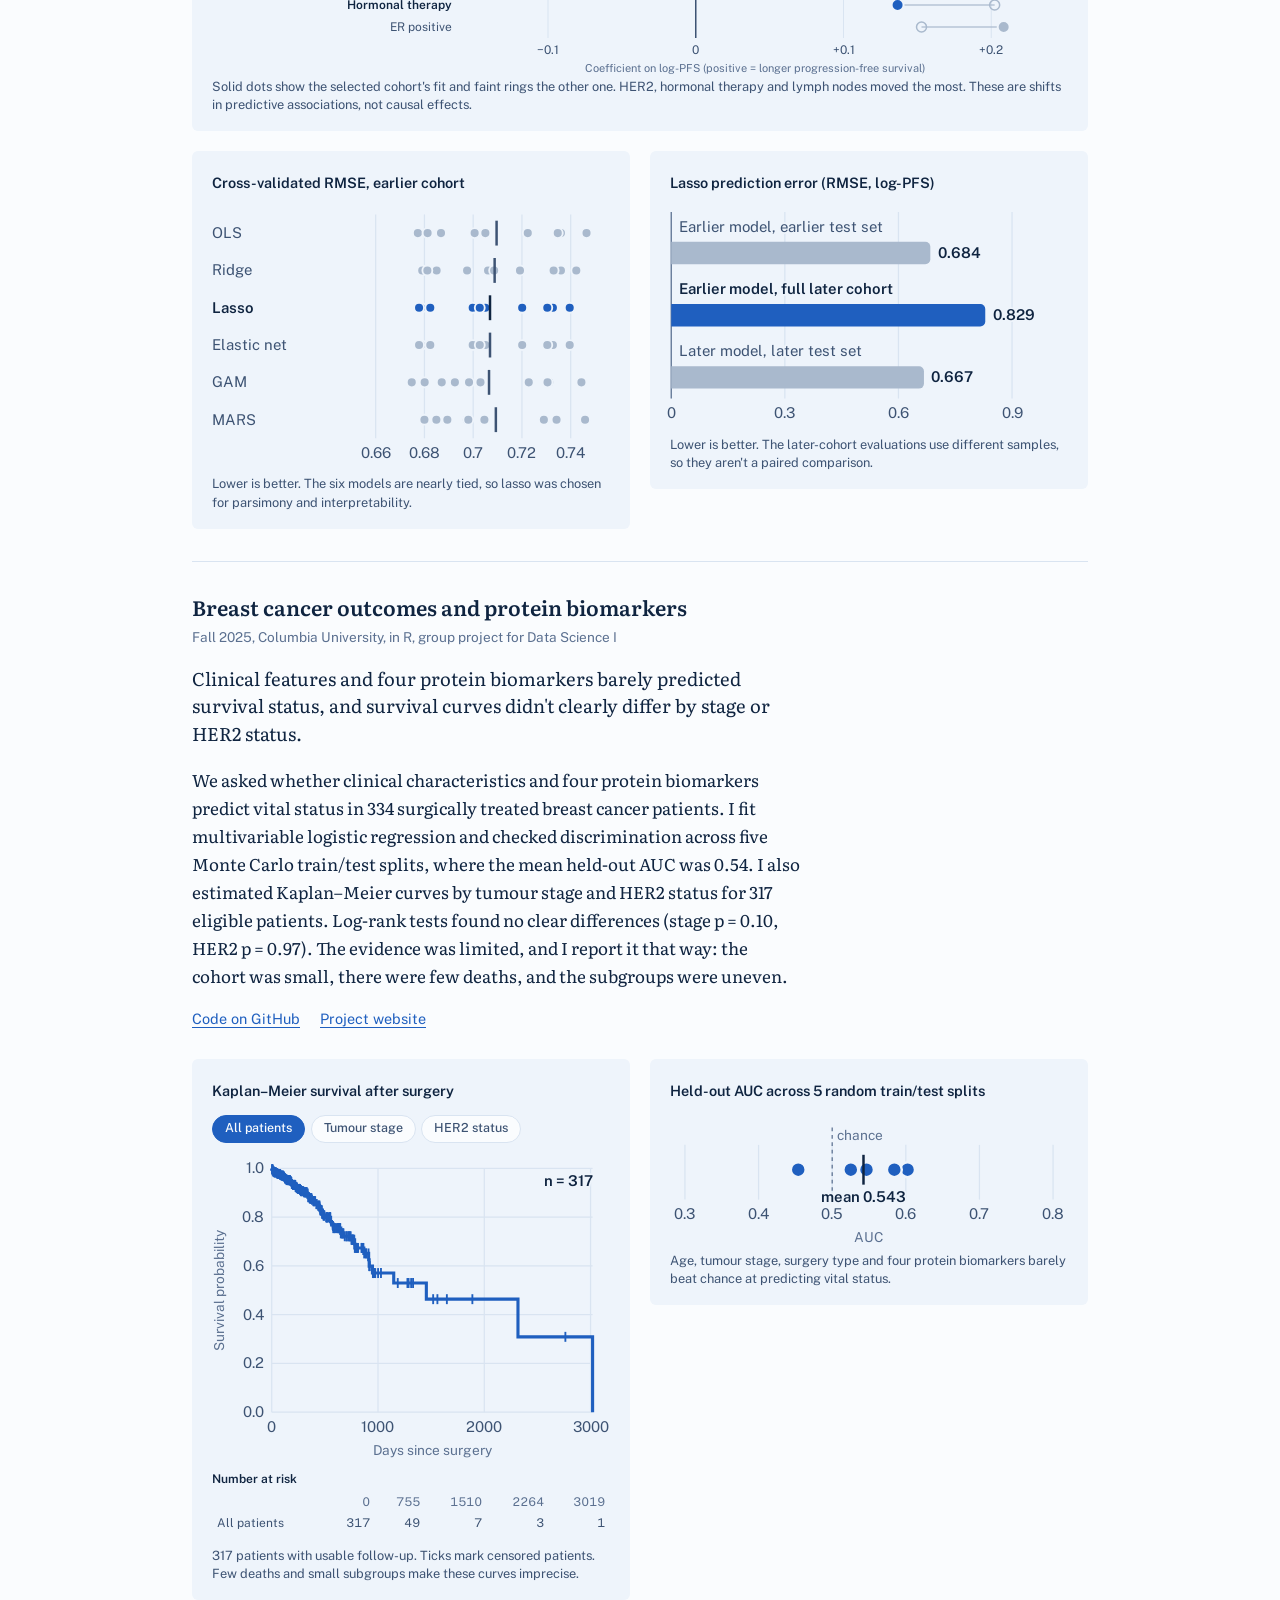
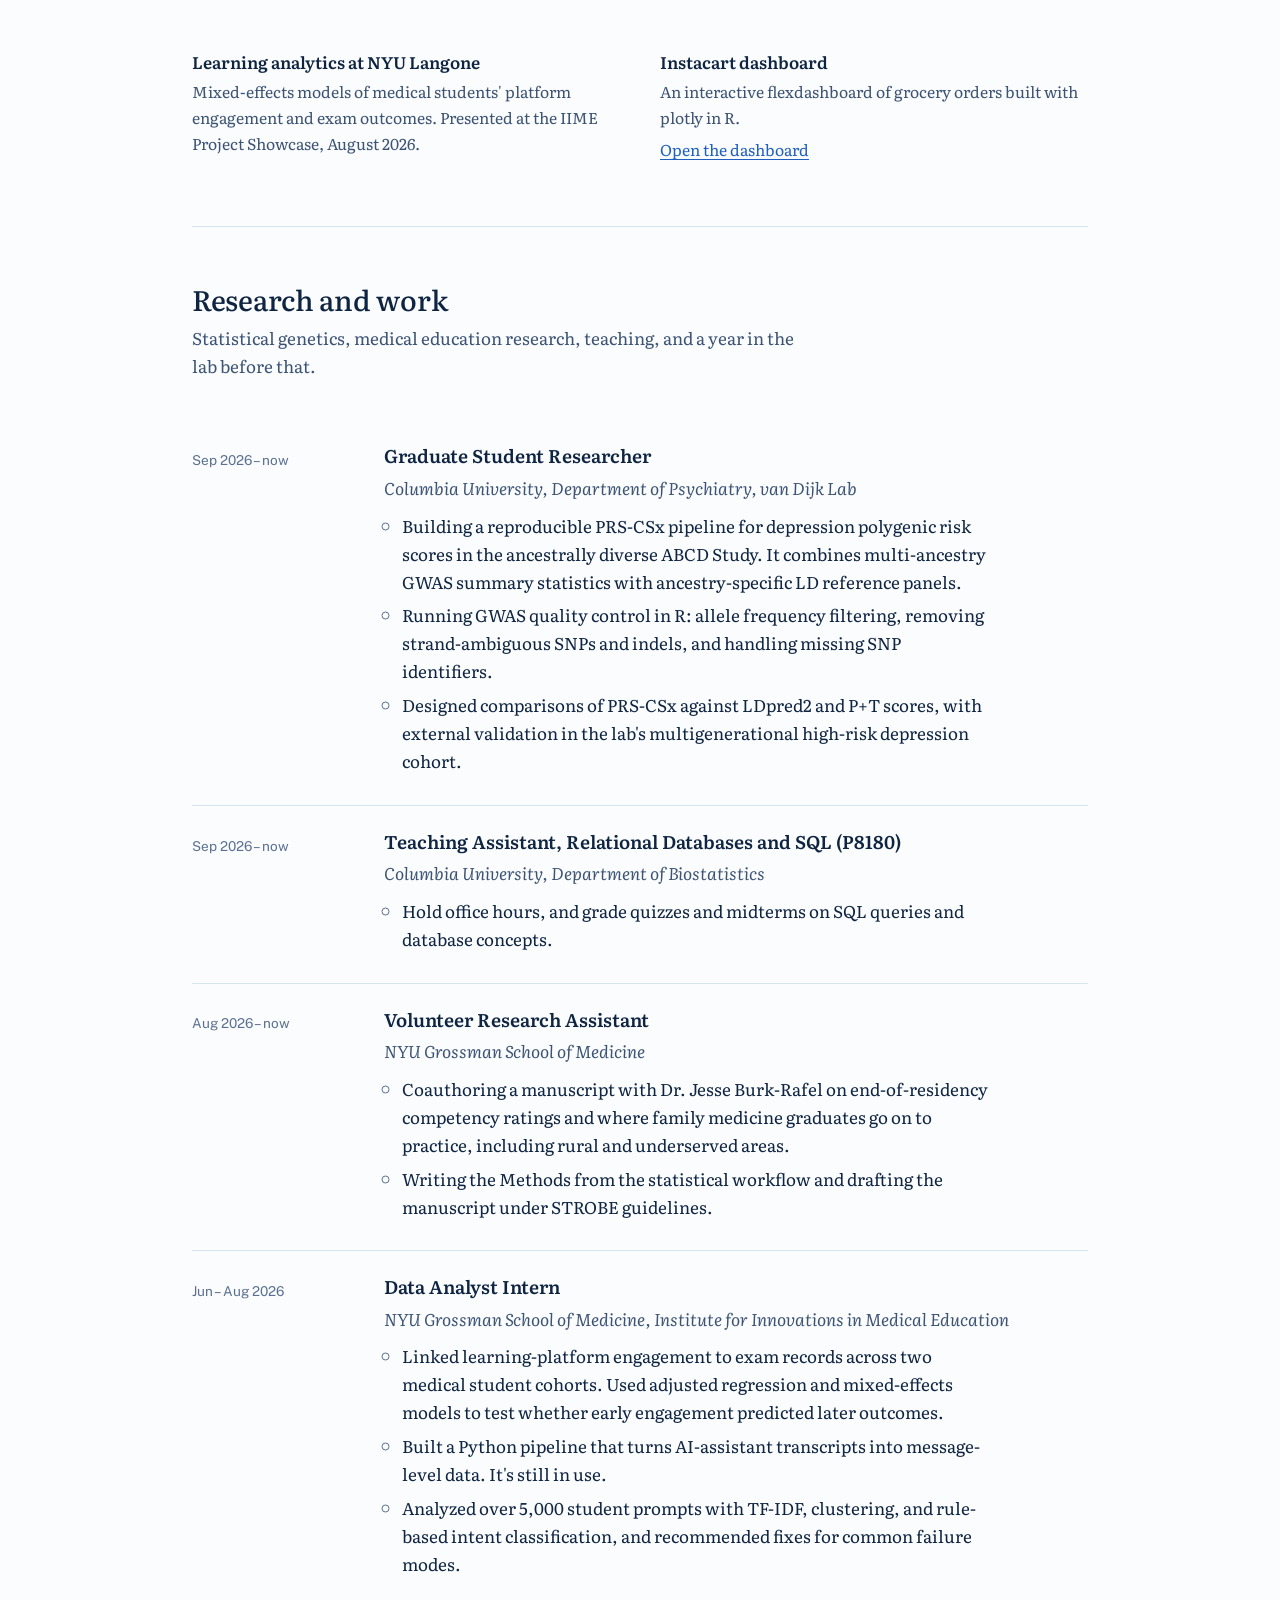
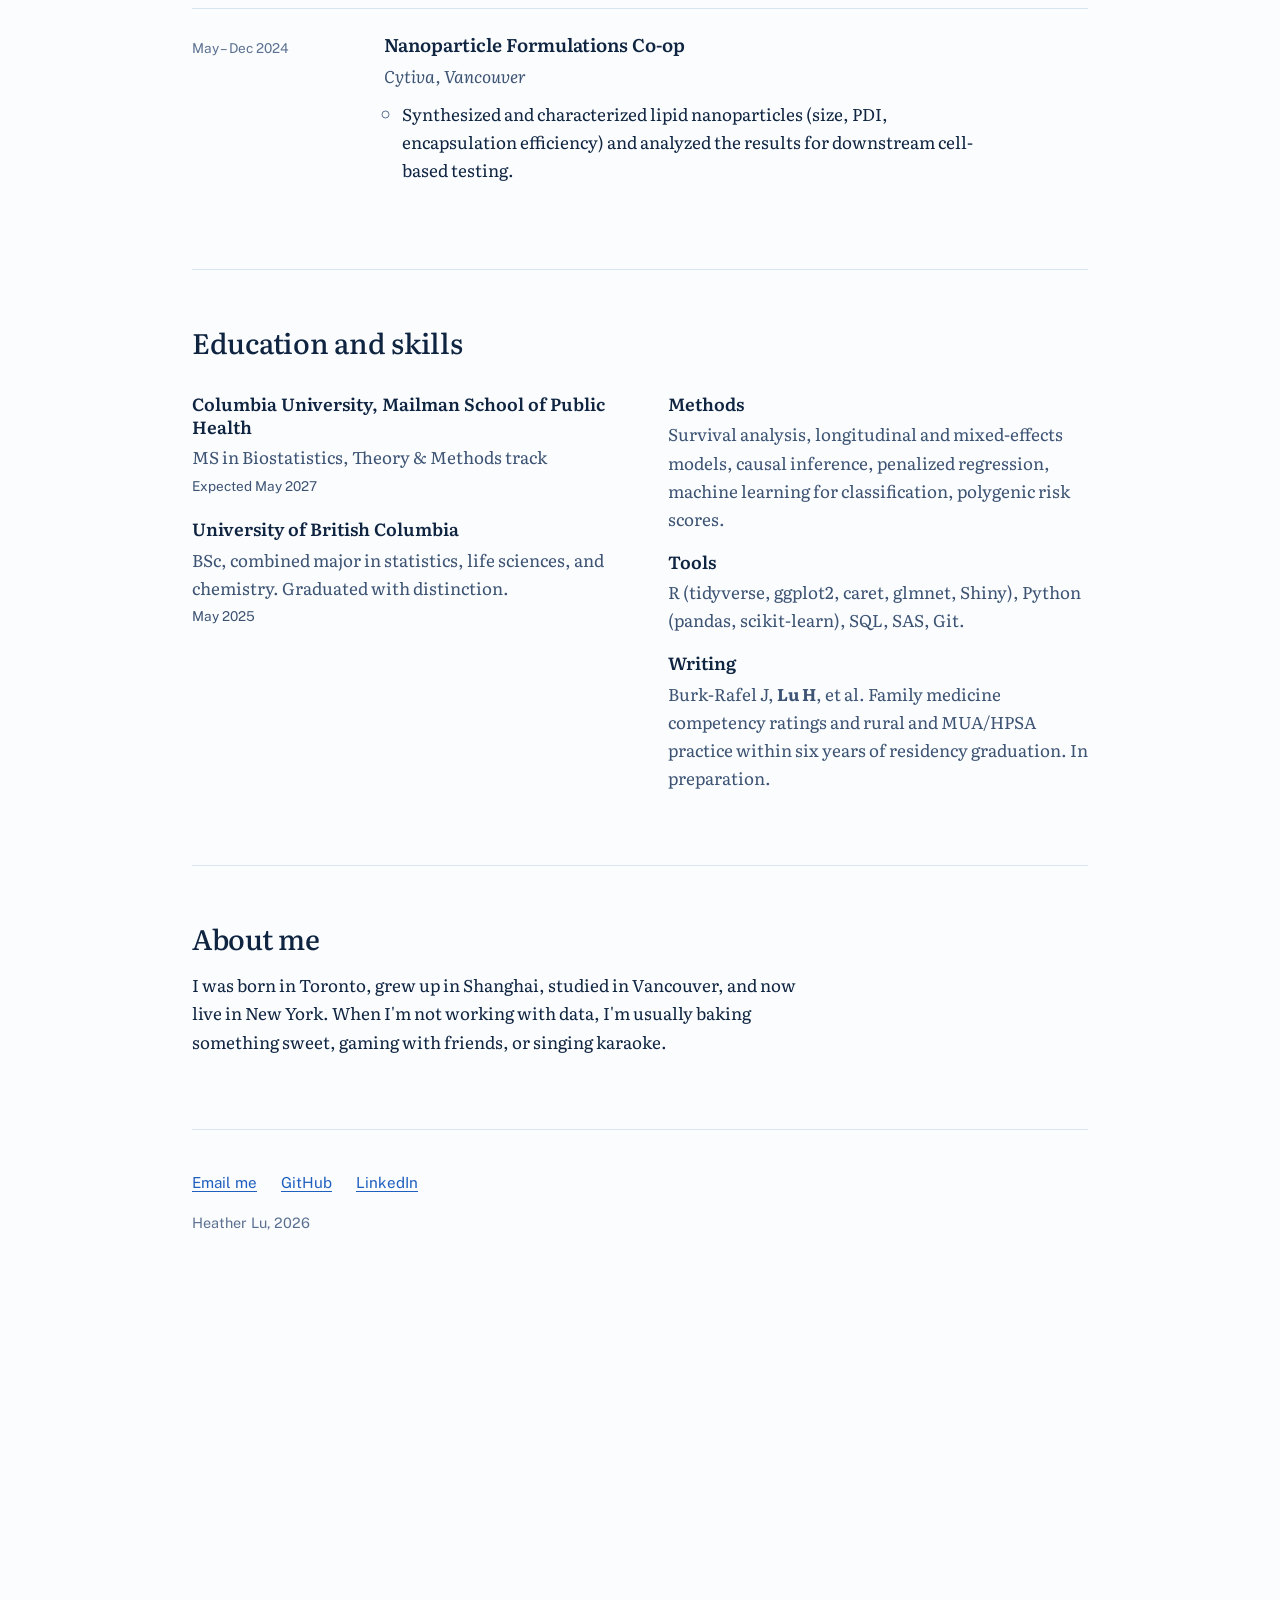
==== commit 353b49ae: "Add fallback and phone-width checks; fix hidden tables widening the page Every chart shows a text su" ====
--- a/index.html
+++ b/index.html
@@ -45,7 +45,7 @@
 
 <section id="projects" aria-labelledby="projects-h">
   <h2 id="projects-h">Selected projects</h2>
-  <p class="section-intro">Prediction and survival analysis in R. Each project includes code and a full write-up on GitHub.</p>
+  <p class="section-intro">Prediction and survival analysis in R. I reran each analysis to draw these charts, so every number comes from the original code. Hover, tap or use the arrow keys to read exact values. Full code and write-ups are on GitHub.</p>
 
   <article class="project wide" id="covid">
     <div class="body">
--- a/css/site.css
+++ b/css/site.css
@@ -99,7 +99,9 @@
 .chart .bar.on { fill: var(--hi); }
 .chart .hit { fill: transparent; }
 .chart g.datum:hover .dot, .chart g.datum:hover .bar { stroke: var(--ink); stroke-width: 1.5; }
-.chart-table { position: absolute; width: 1px; height: 1px; overflow: hidden; clip: rect(0 0 0 0); white-space: nowrap; }
+/* Screen-reader data tables. Tables ignore width:1px, so park them off-screen to the left (no page overflow). */
+.chart-table { position: absolute; left: -10000px; top: auto; width: 1px; height: 1px; overflow: hidden; }
+figure.chart { position: relative; }
 
 .more { display: grid; gap: 1.5rem; margin-top: 1rem; }
 @media (min-width: 640px) { .more { grid-template-columns: 1fr 1fr; gap: 2.5rem; } }
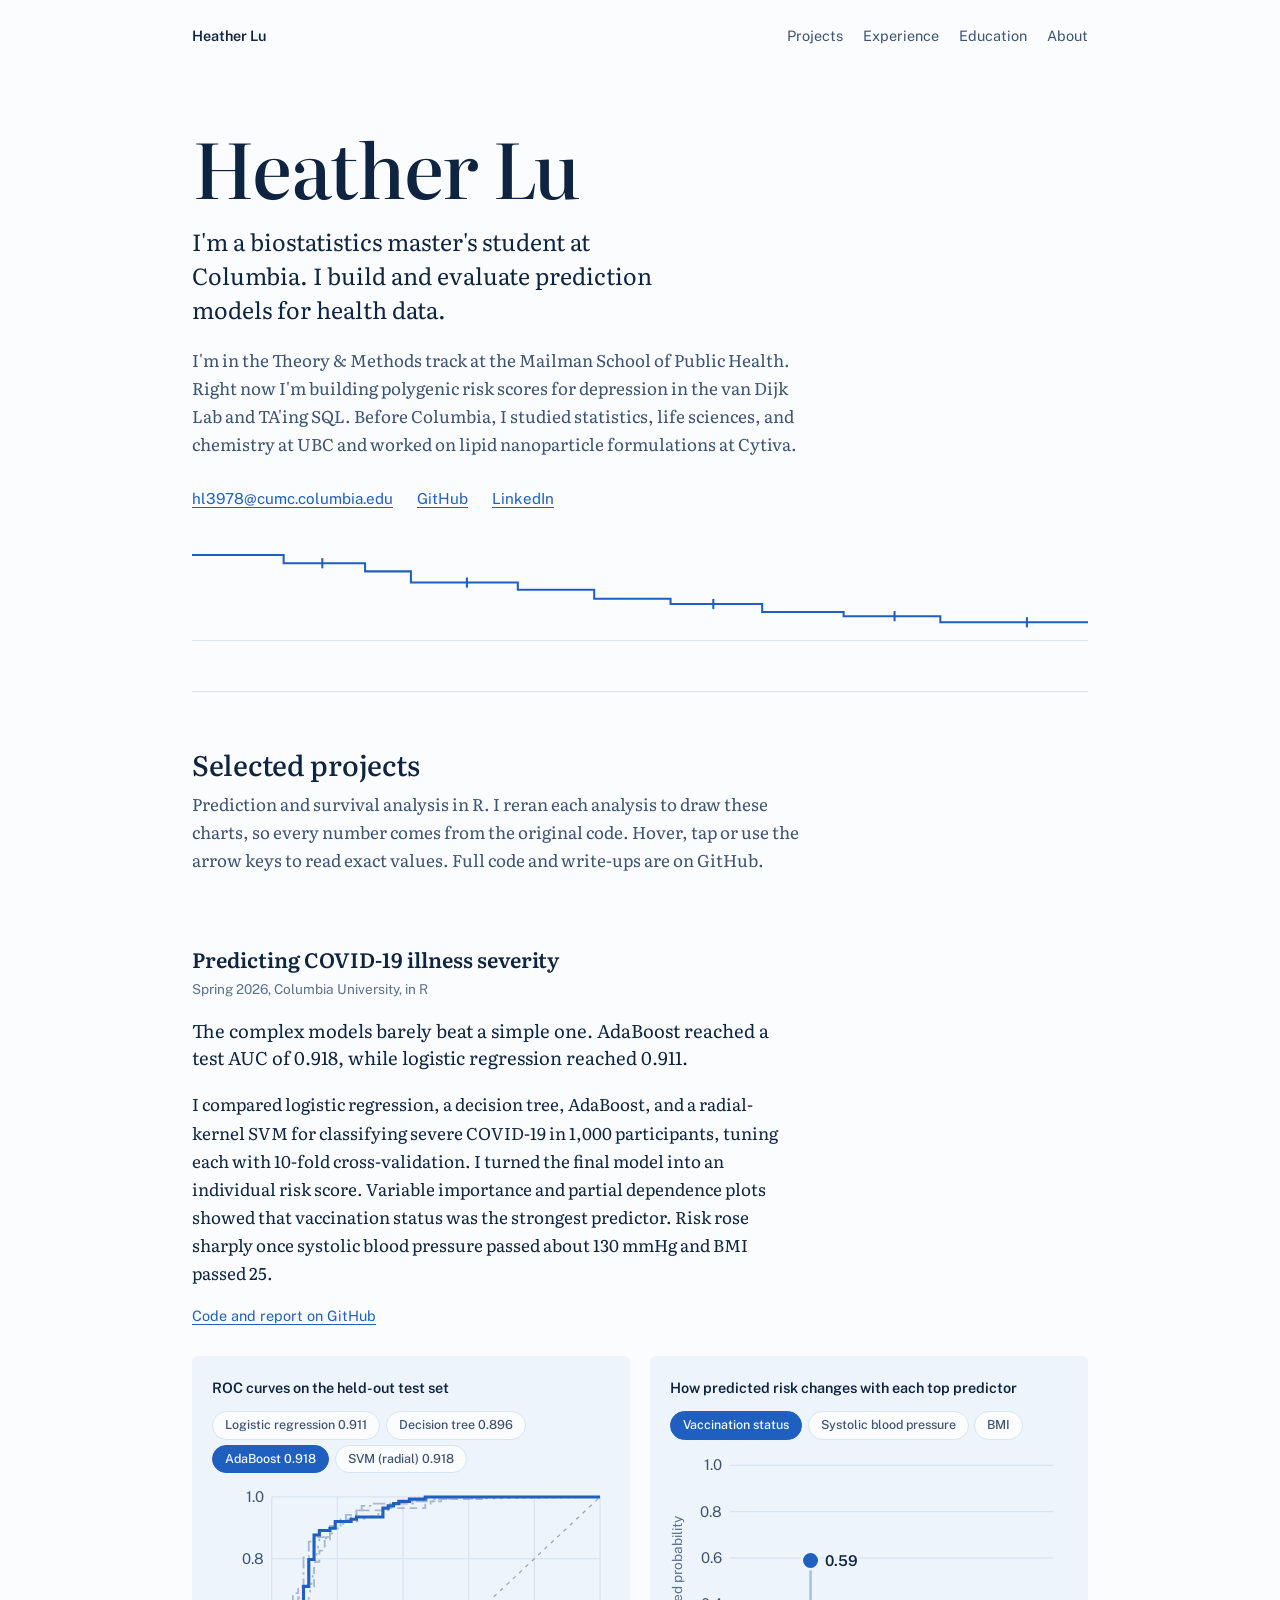
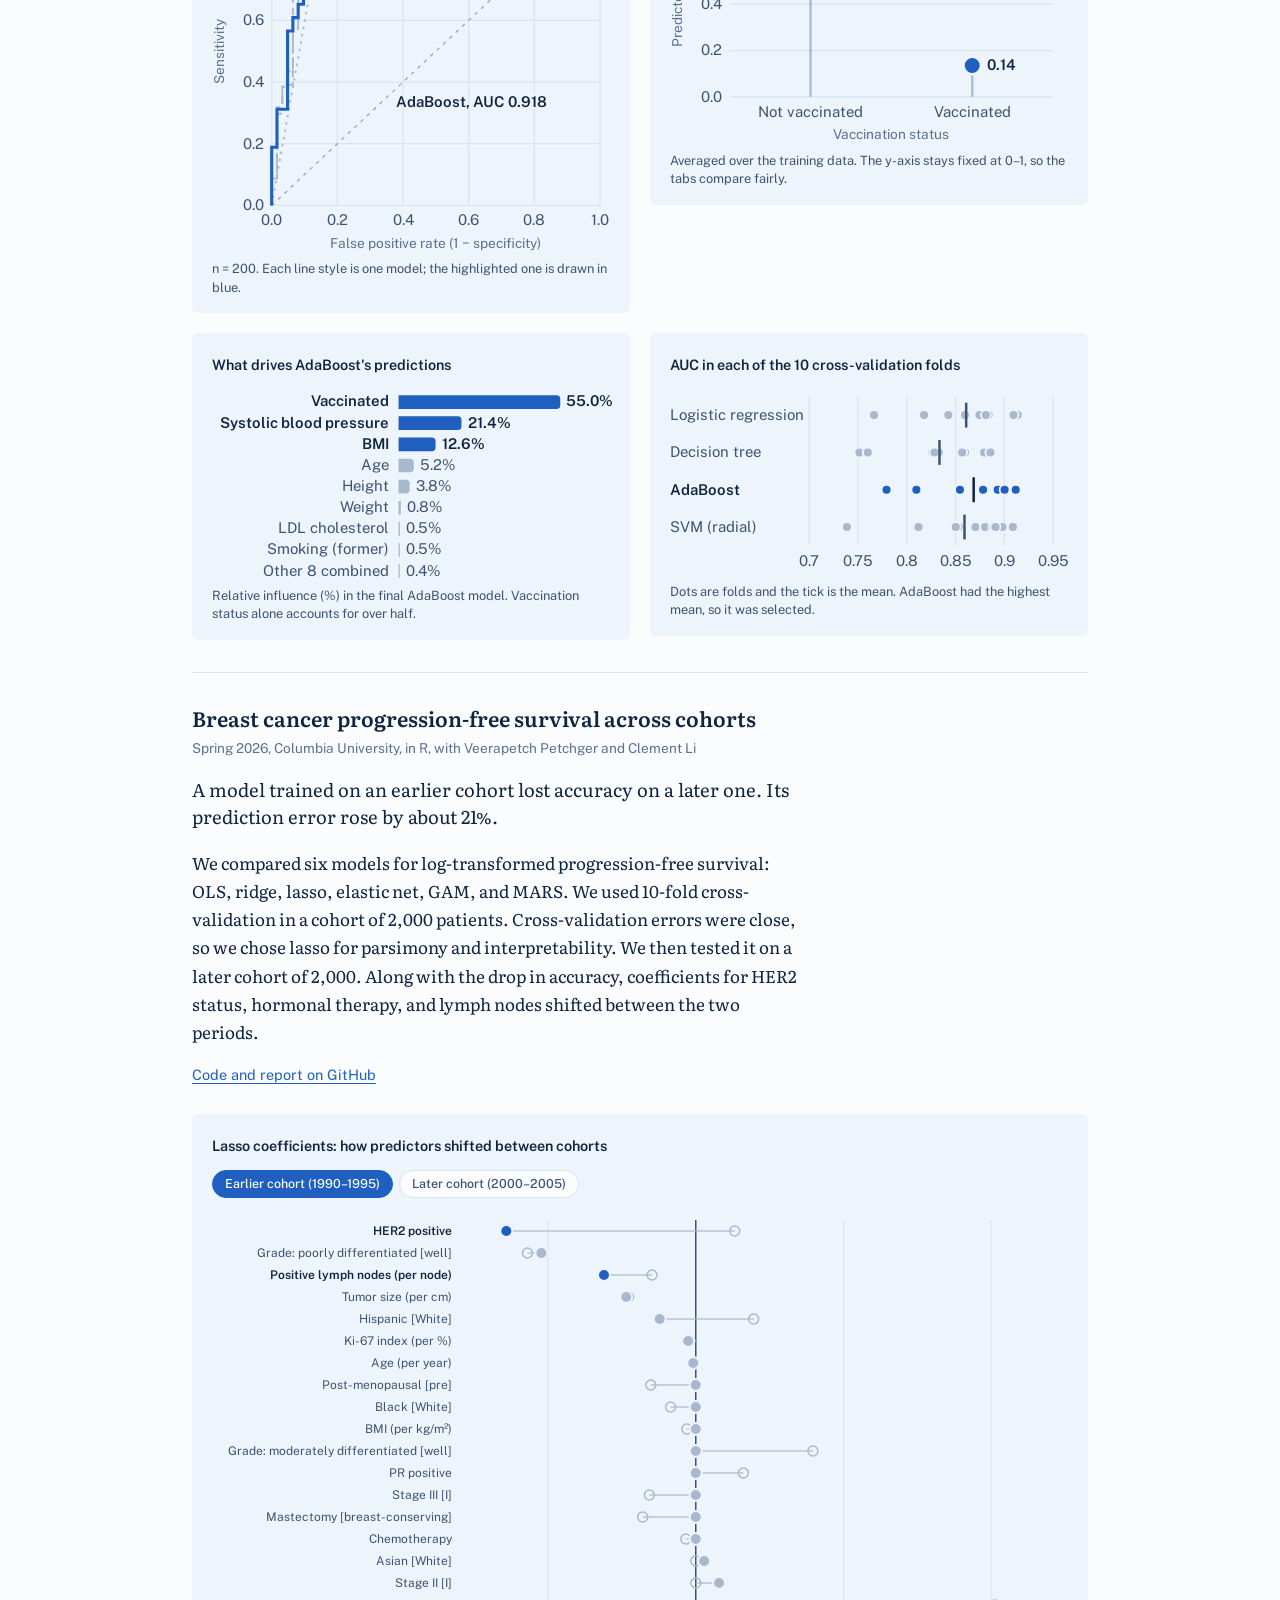
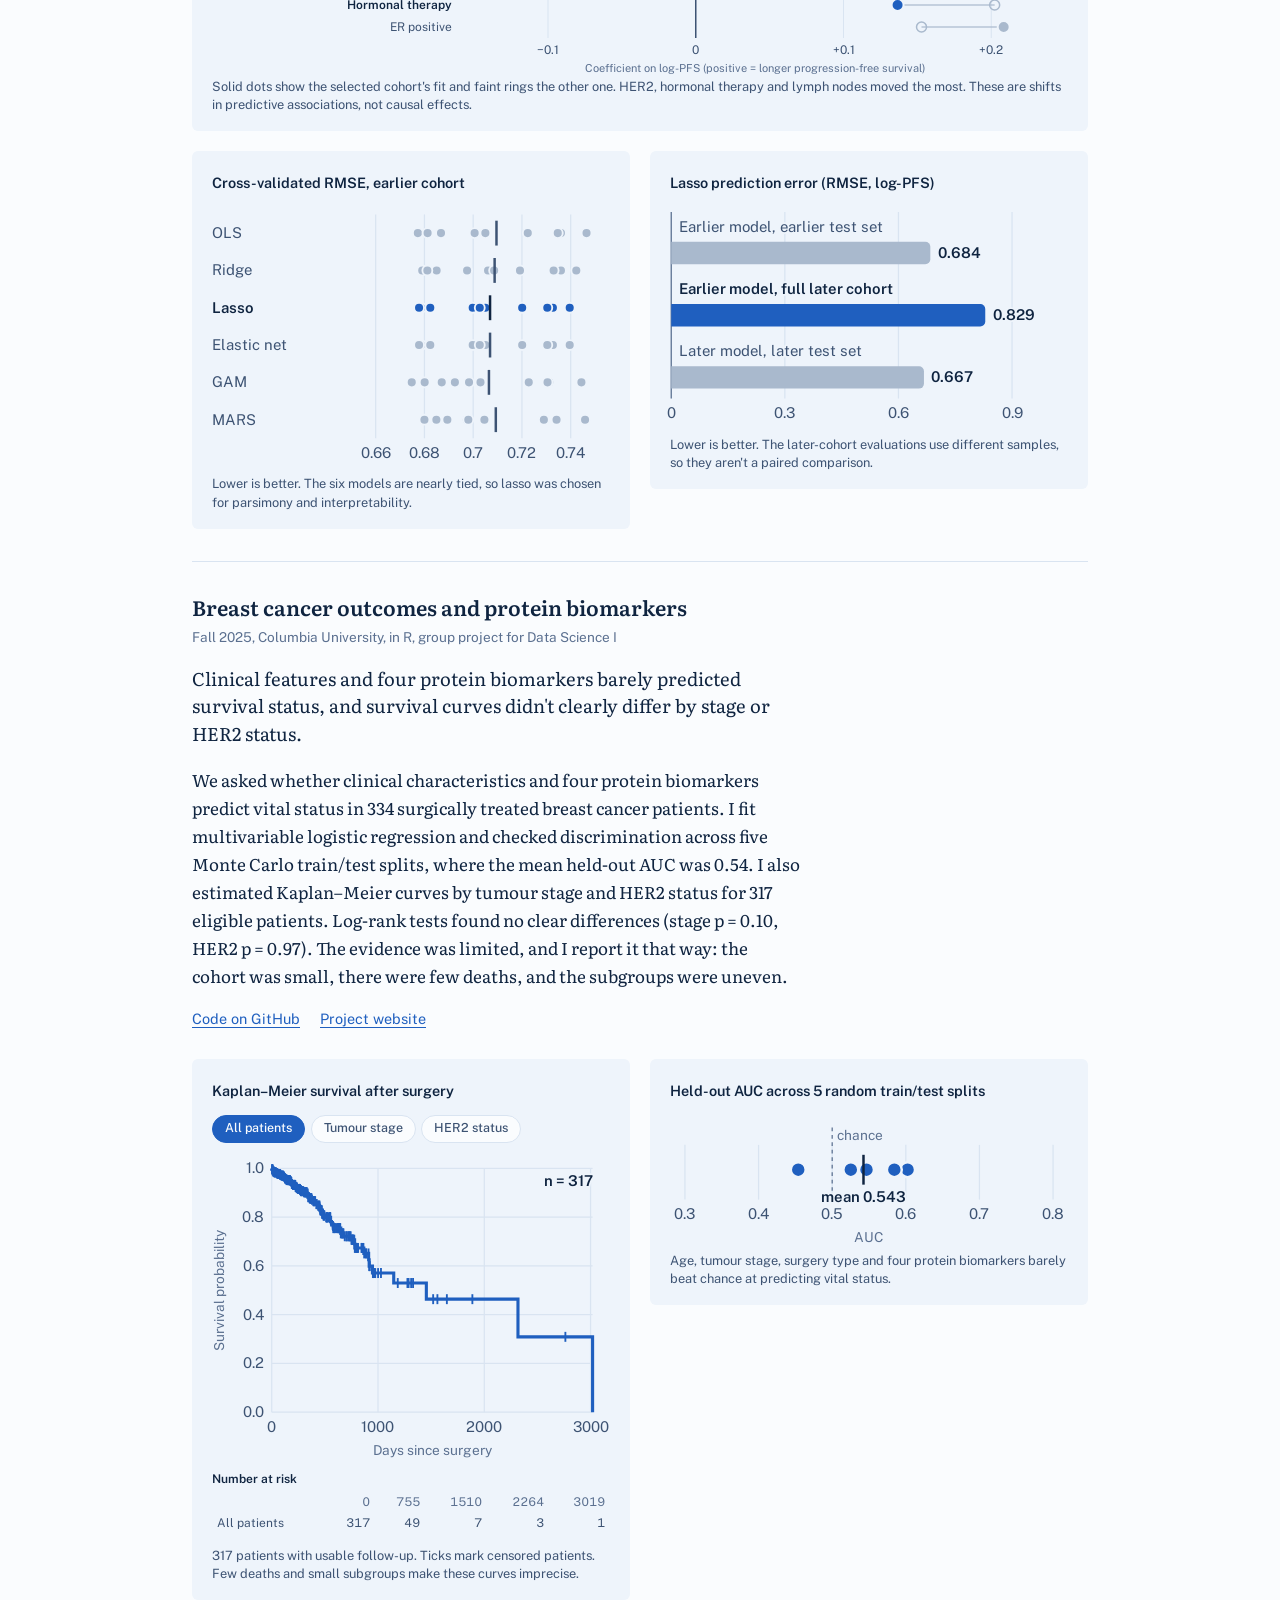
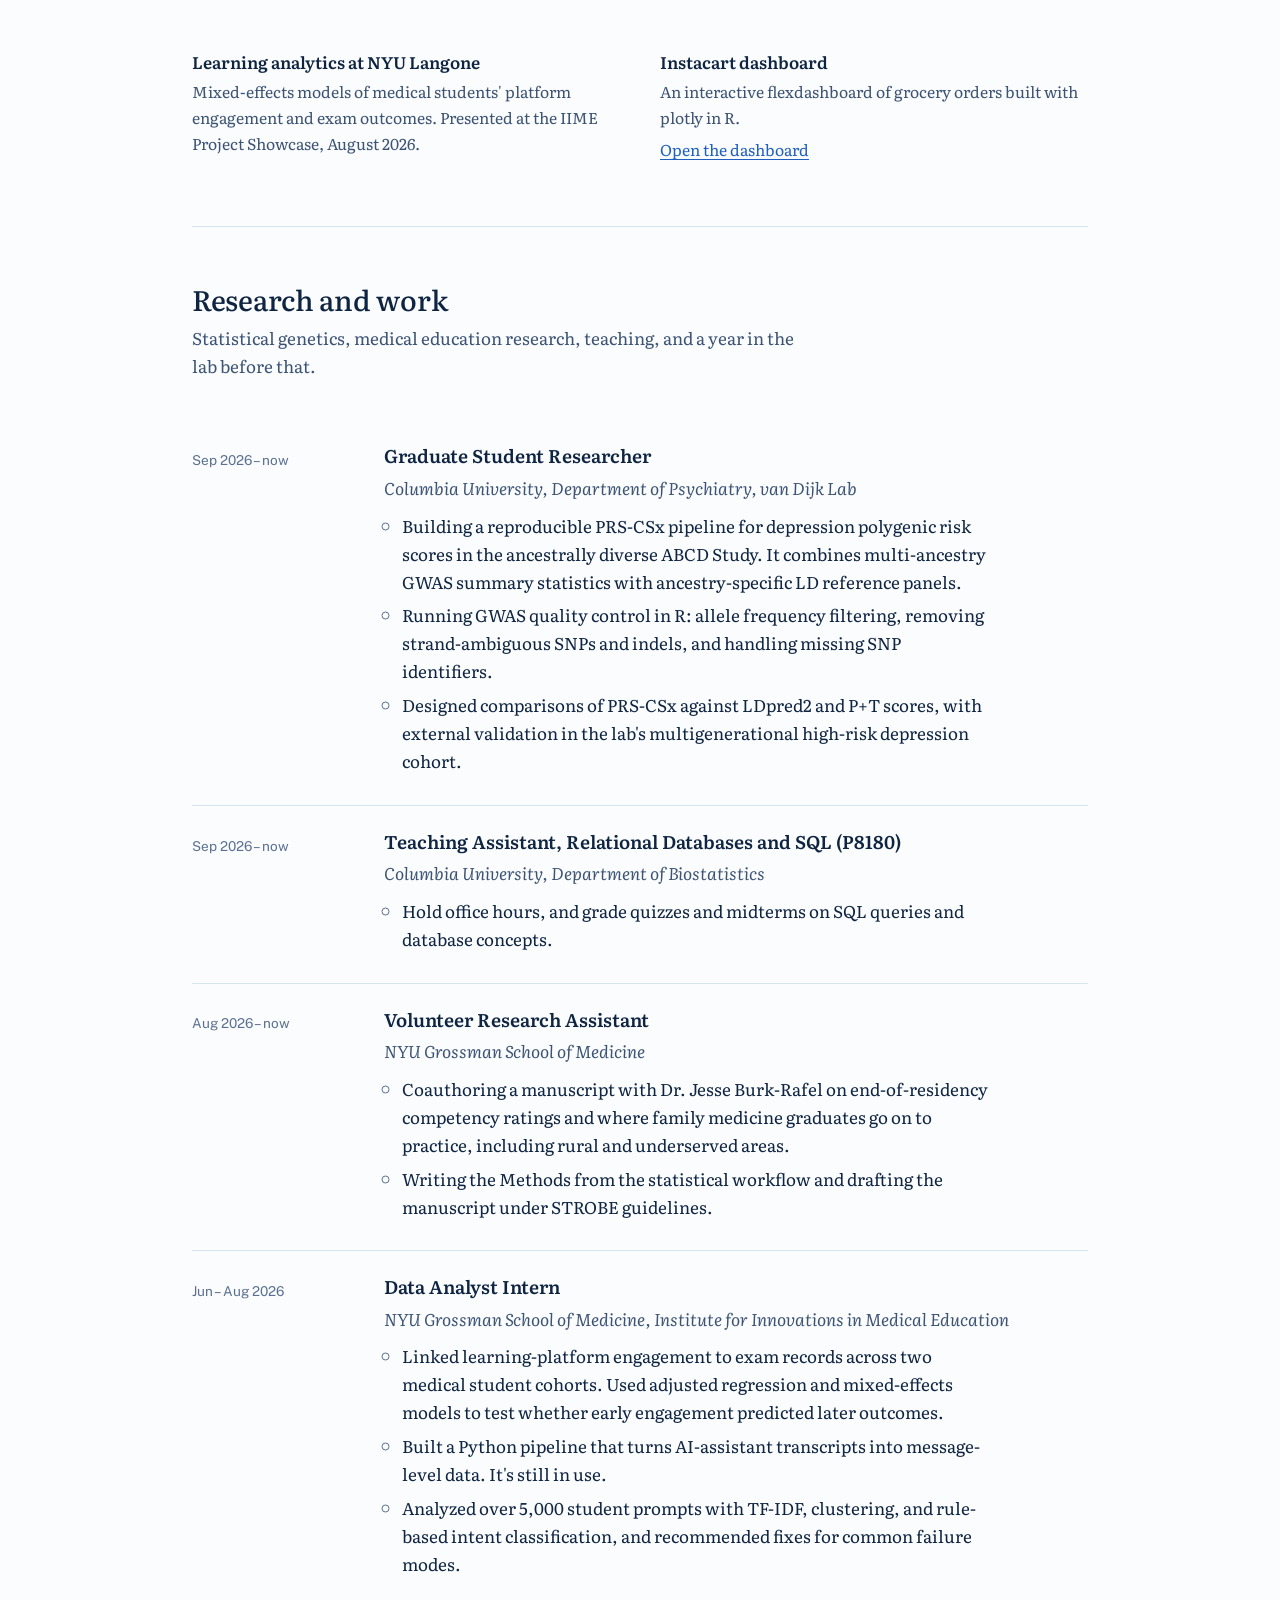
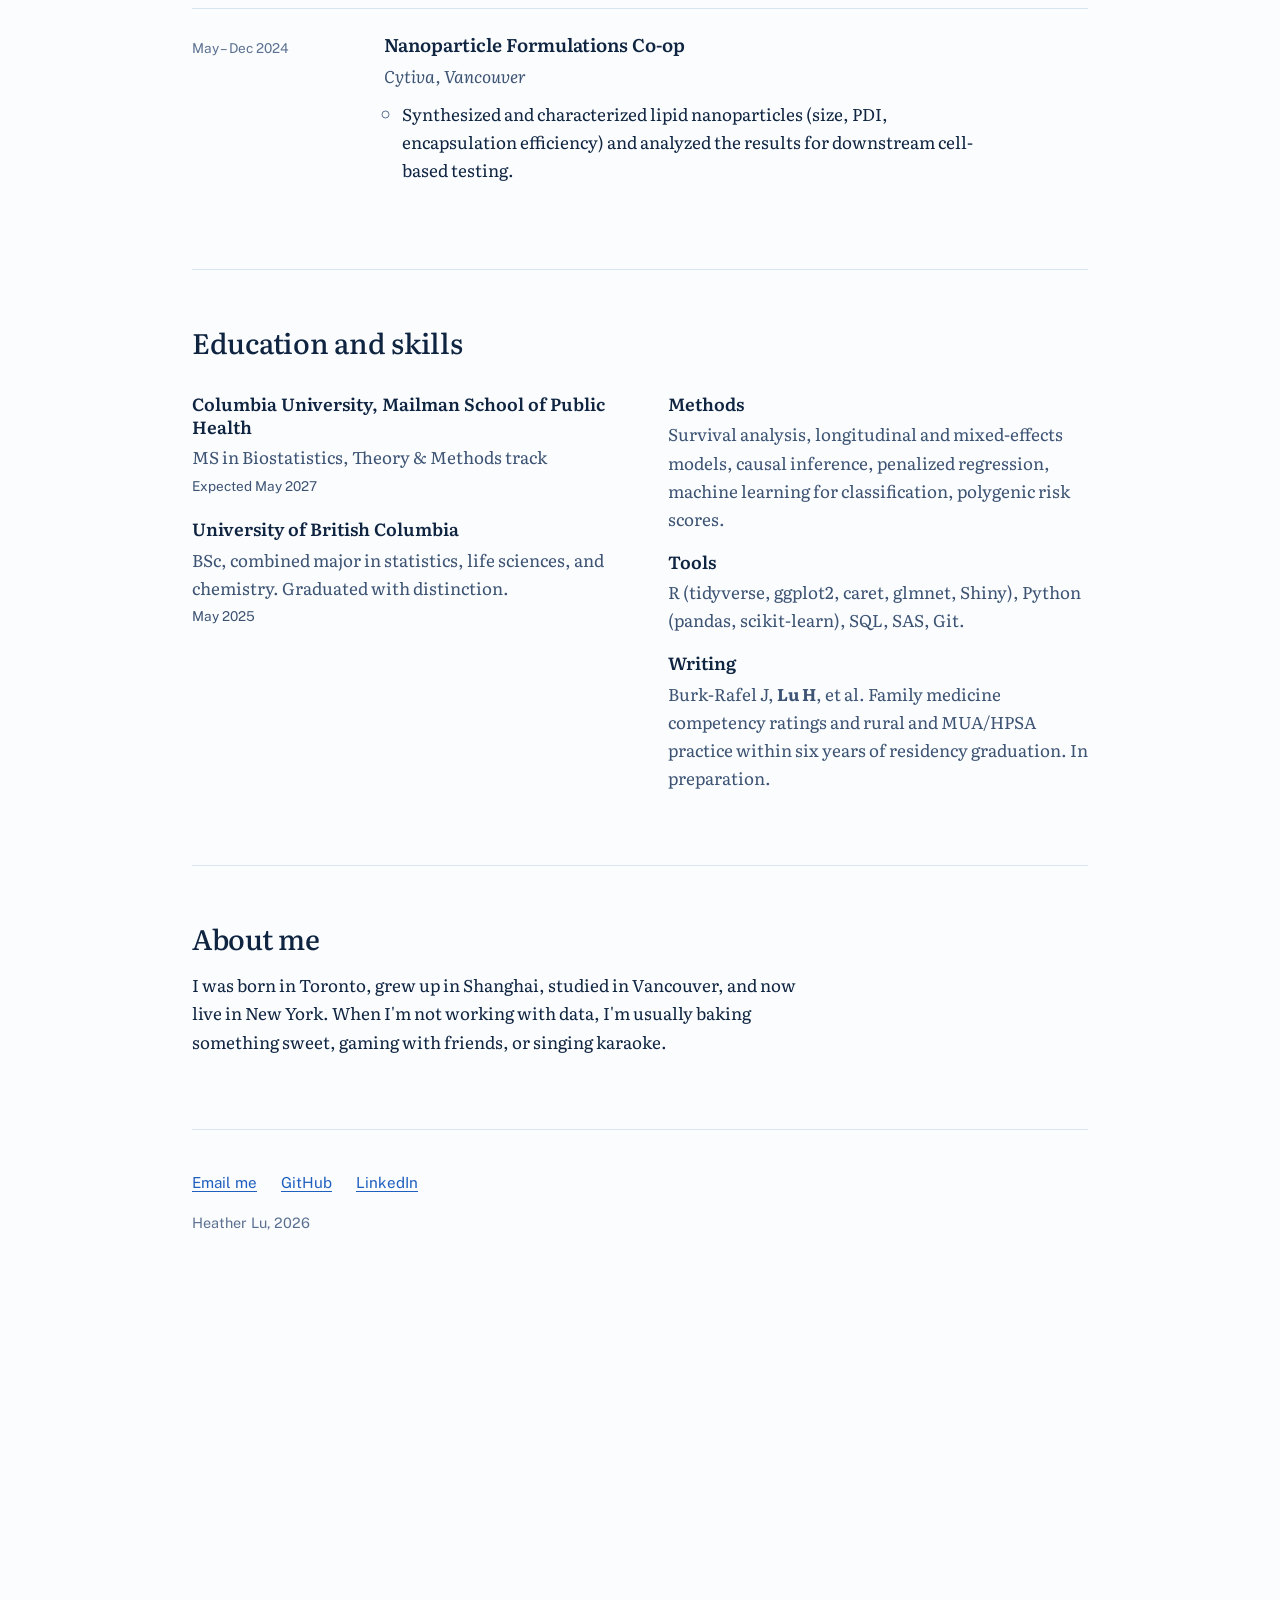
==== commit ae9f45f2: "Fix review findings: ROC diagonals, single rounding, tap readouts ROC curves now join points with st" ====
--- a/index.html
+++ b/index.html
@@ -61,7 +61,7 @@
       <figure class="chart" id="covid-roc" data-fallback="Test AUC: AdaBoost 0.918, SVM 0.918, logistic regression 0.911, decision tree 0.896."></figure>
       <figure class="chart" id="covid-pdp" data-fallback="Predicted risk of severe illness: 0.59 unvaccinated vs 0.14 vaccinated."></figure>
       <figure class="chart" id="covid-imp" data-fallback="Vaccination status accounts for about 55% of AdaBoost's relative influence."></figure>
-      <figure class="chart" id="covid-cv" data-fallback="Mean 10-fold CV AUC: AdaBoost 0.868, logistic 0.861, SVM 0.859, decision tree 0.833."></figure>
+      <figure class="chart" id="covid-cv" data-fallback="Mean 10-fold CV AUC: AdaBoost 0.869, logistic 0.861, SVM 0.859, decision tree 0.833."></figure>
     </div>
   </article>
 
@@ -77,7 +77,7 @@
     </div>
     <div class="chart-grid">
       <figure class="chart span-2" id="pfs-coef" data-fallback="Lasso coefficients shifted between cohorts: HER2 went from −0.128 to +0.026 and hormonal therapy from +0.137 to +0.202."></figure>
-      <figure class="chart" id="pfs-cv" data-fallback="10-fold CV RMSE in the earlier cohort ranged from 0.707 (lasso, elastic net, GAM) to 0.710 (OLS)."></figure>
+      <figure class="chart" id="pfs-cv" data-fallback="10-fold CV RMSE in the earlier cohort ranged from 0.706 (GAM) to 0.710 (OLS); lasso was 0.707."></figure>
       <figure class="chart" id="pfs-eval" data-fallback="Lasso RMSE: 0.684 on the earlier test set, 0.829 on the later cohort, 0.667 when refit on the later cohort."></figure>
     </div>
   </article>
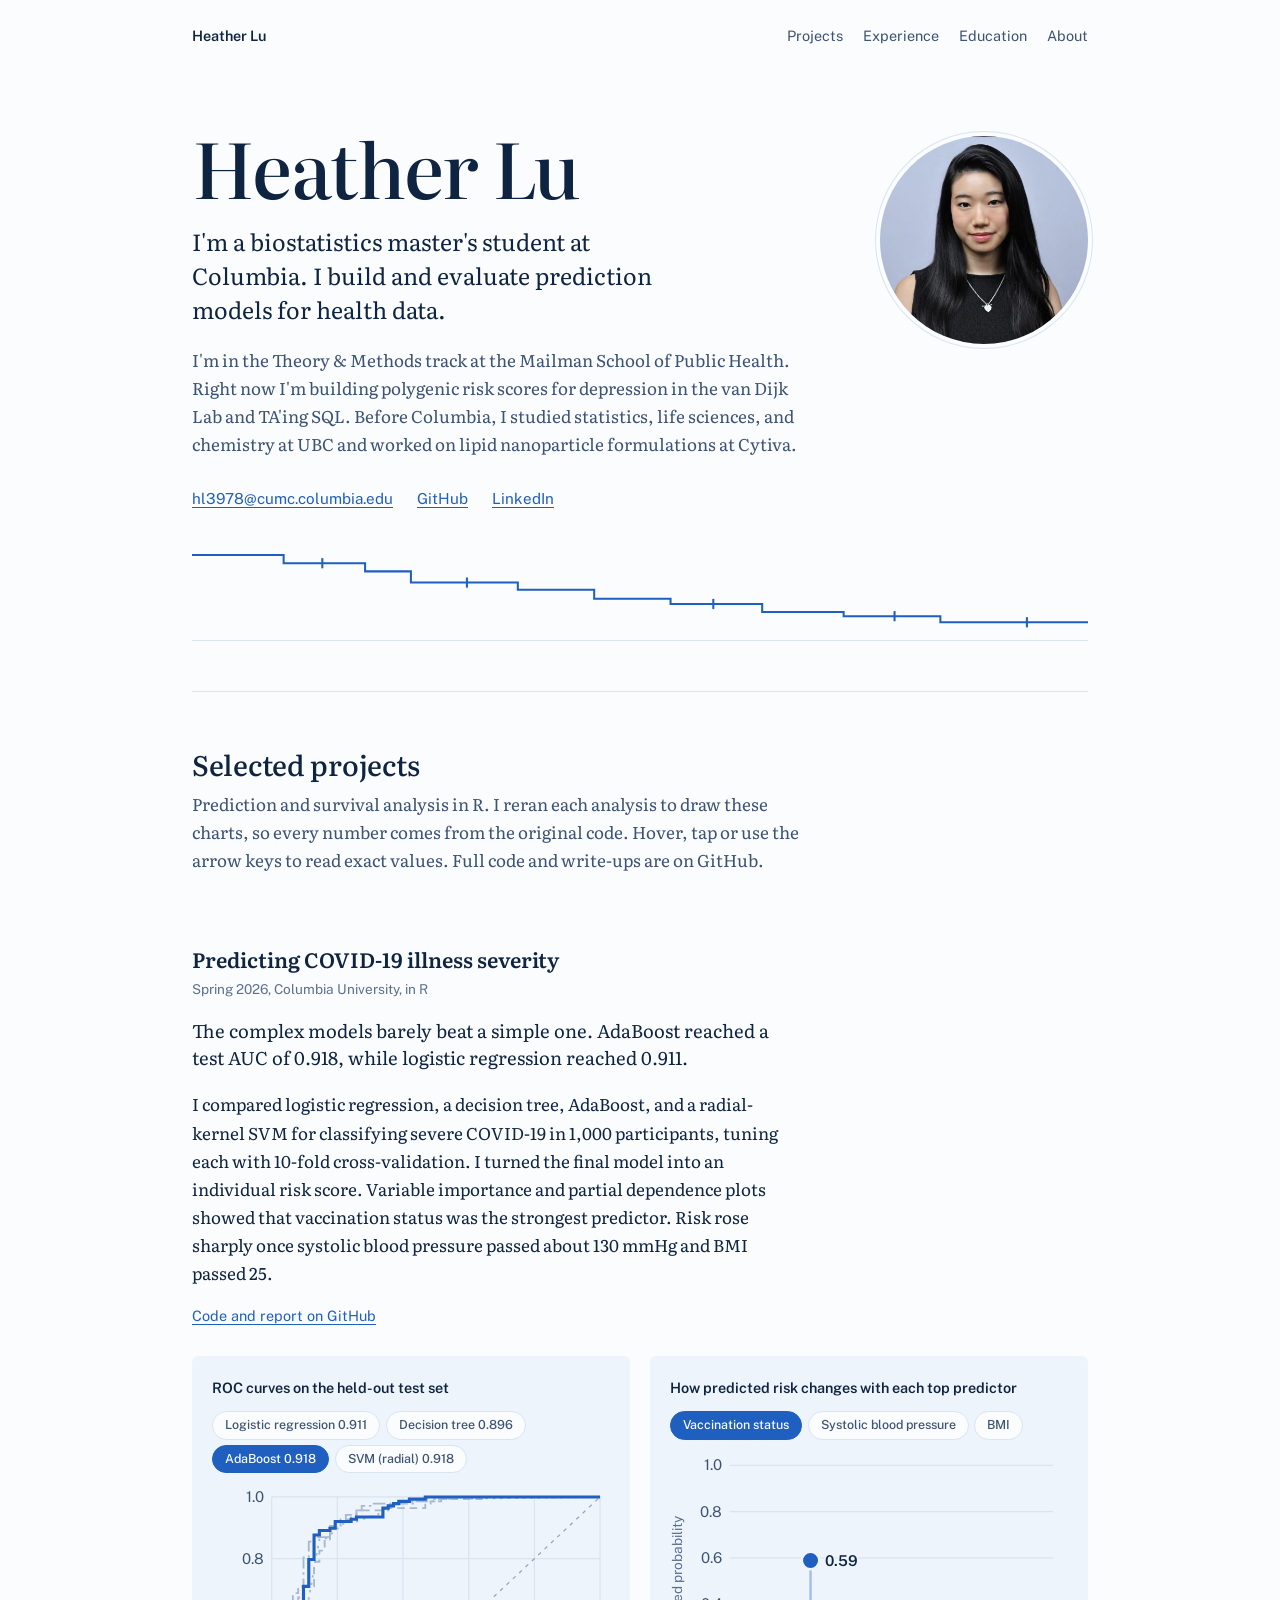
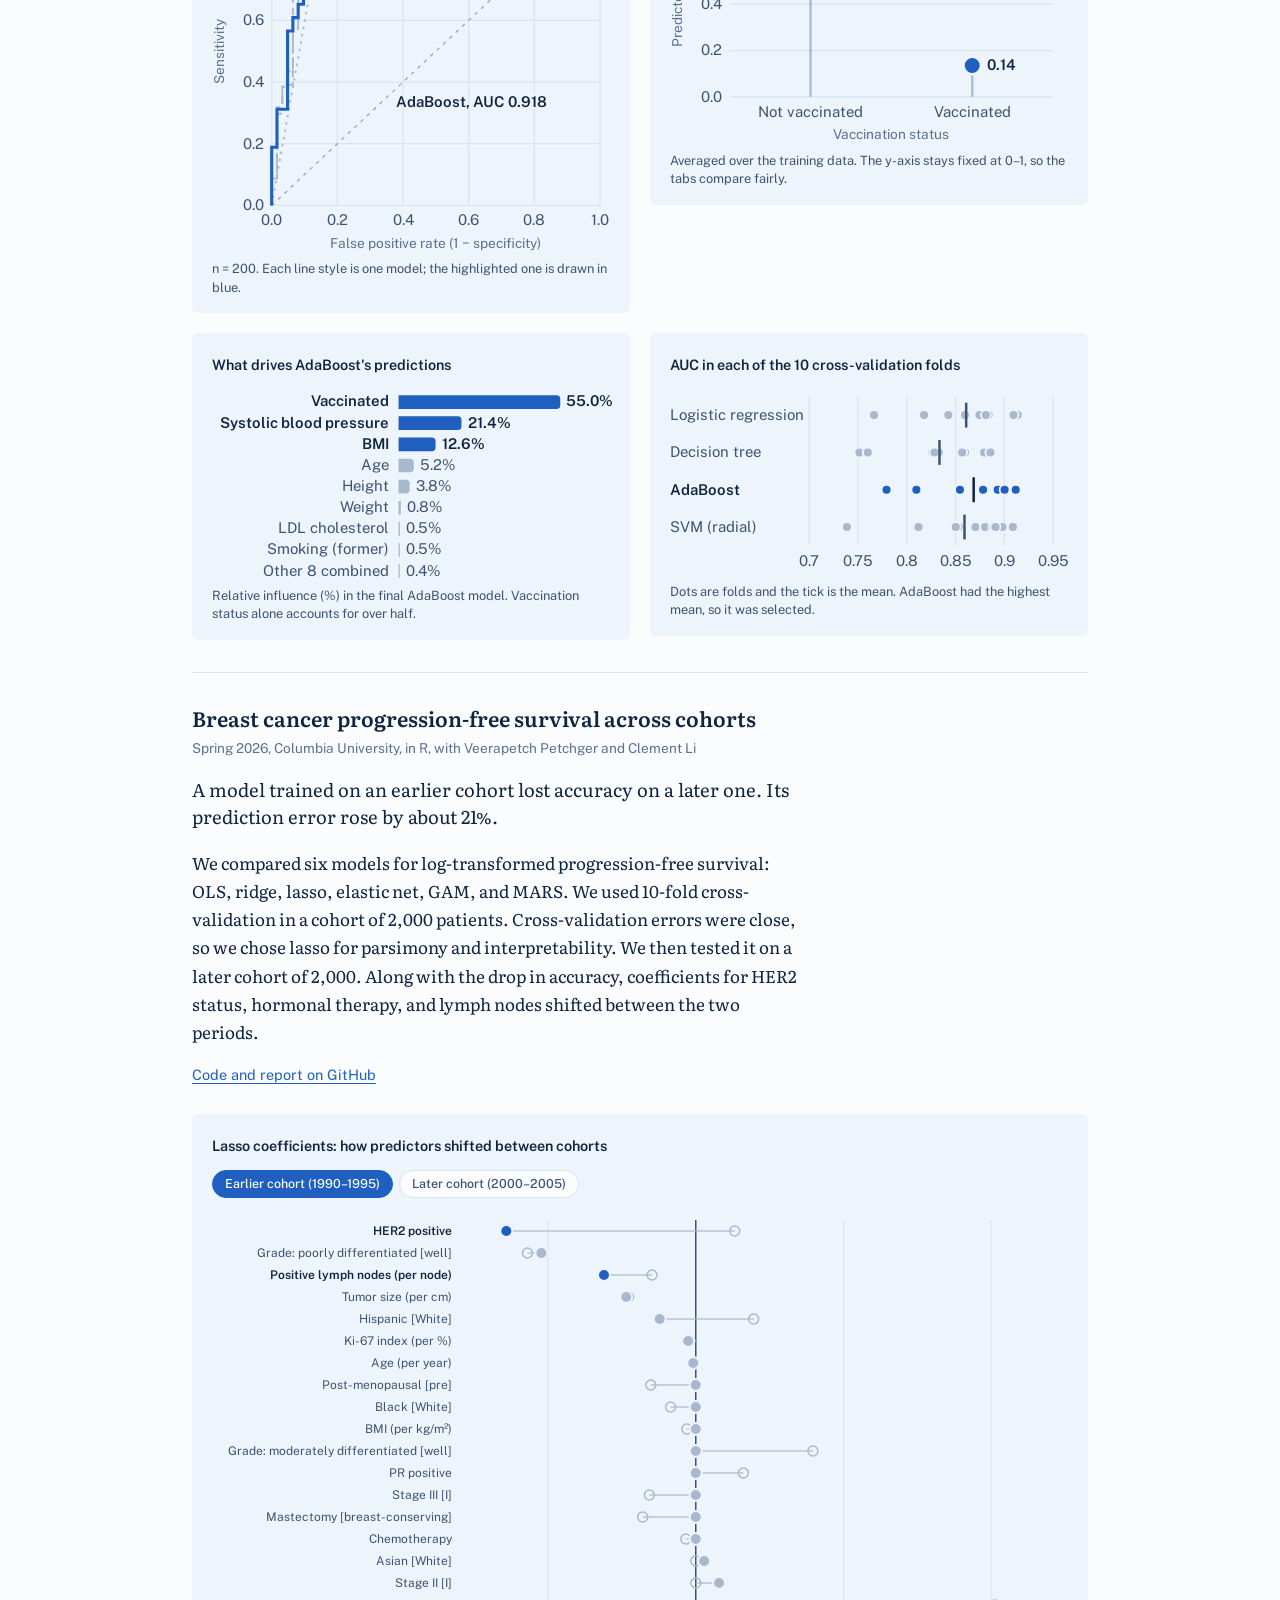
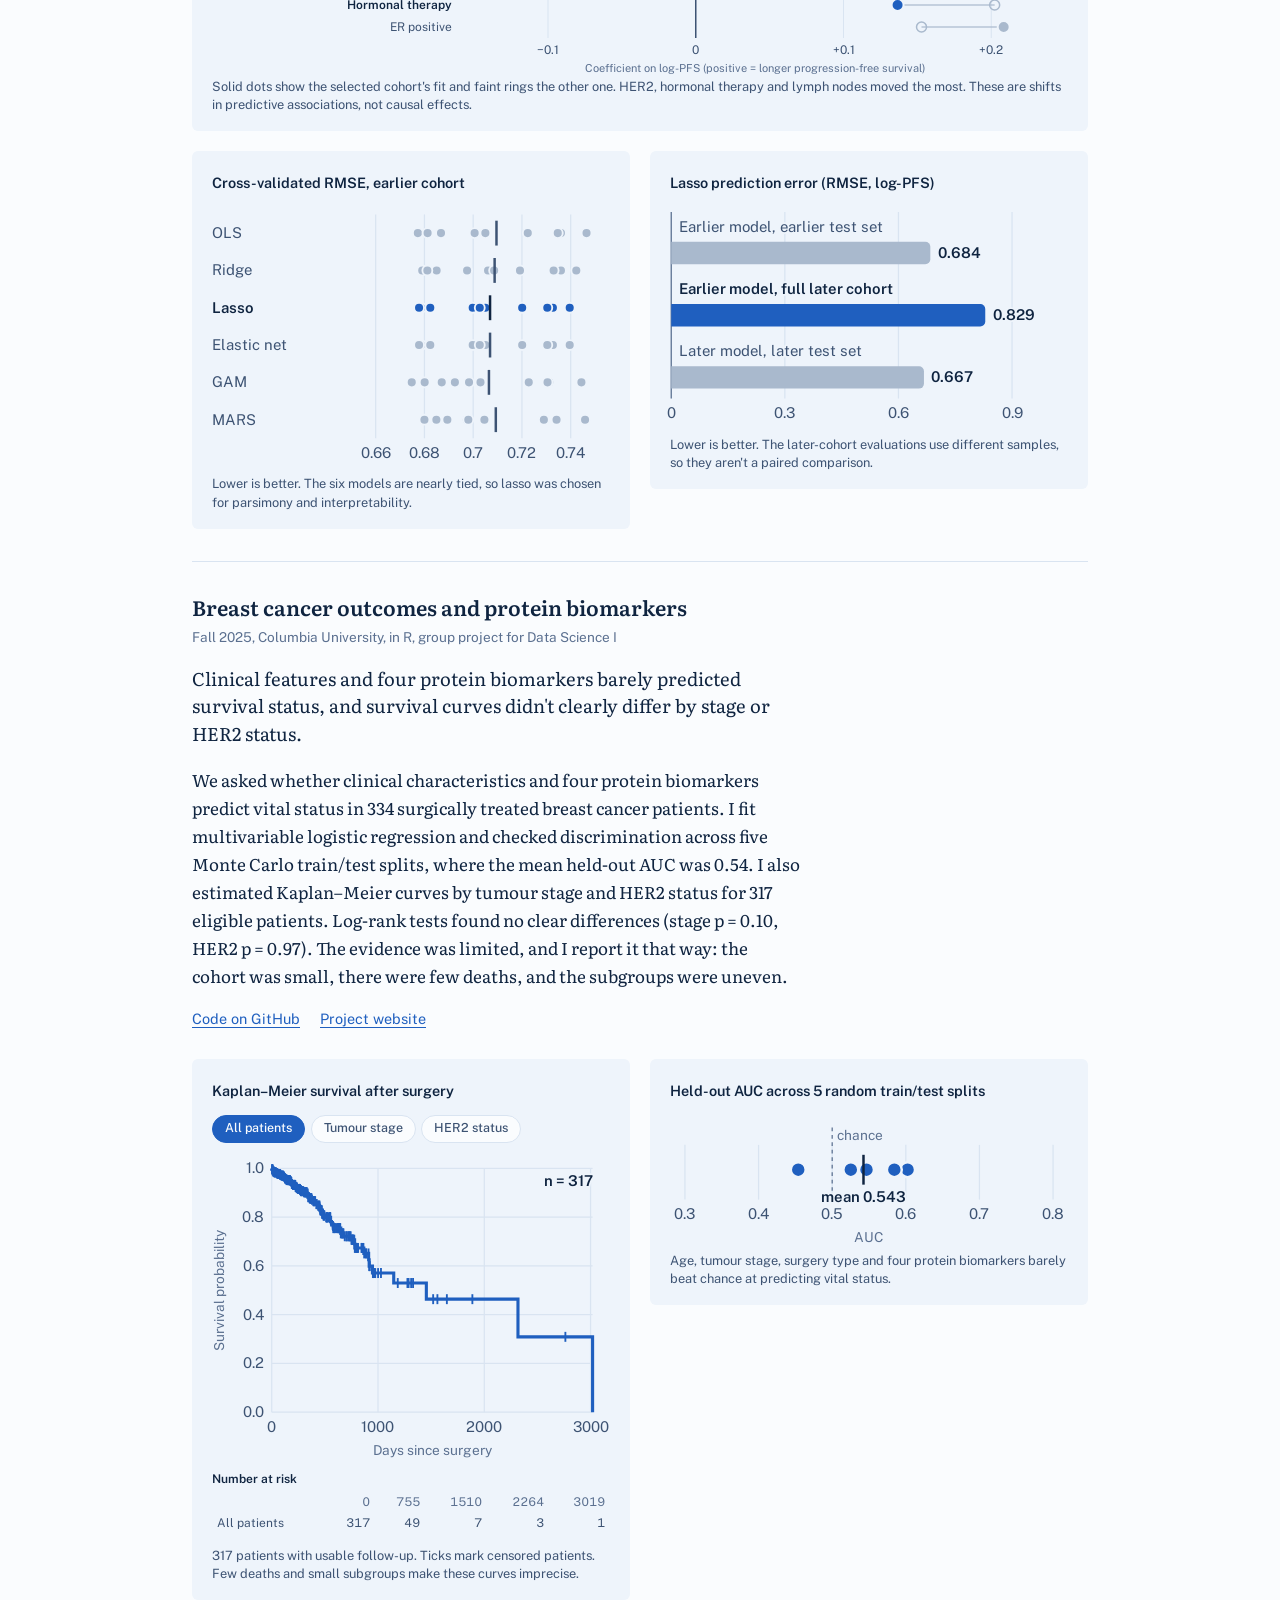
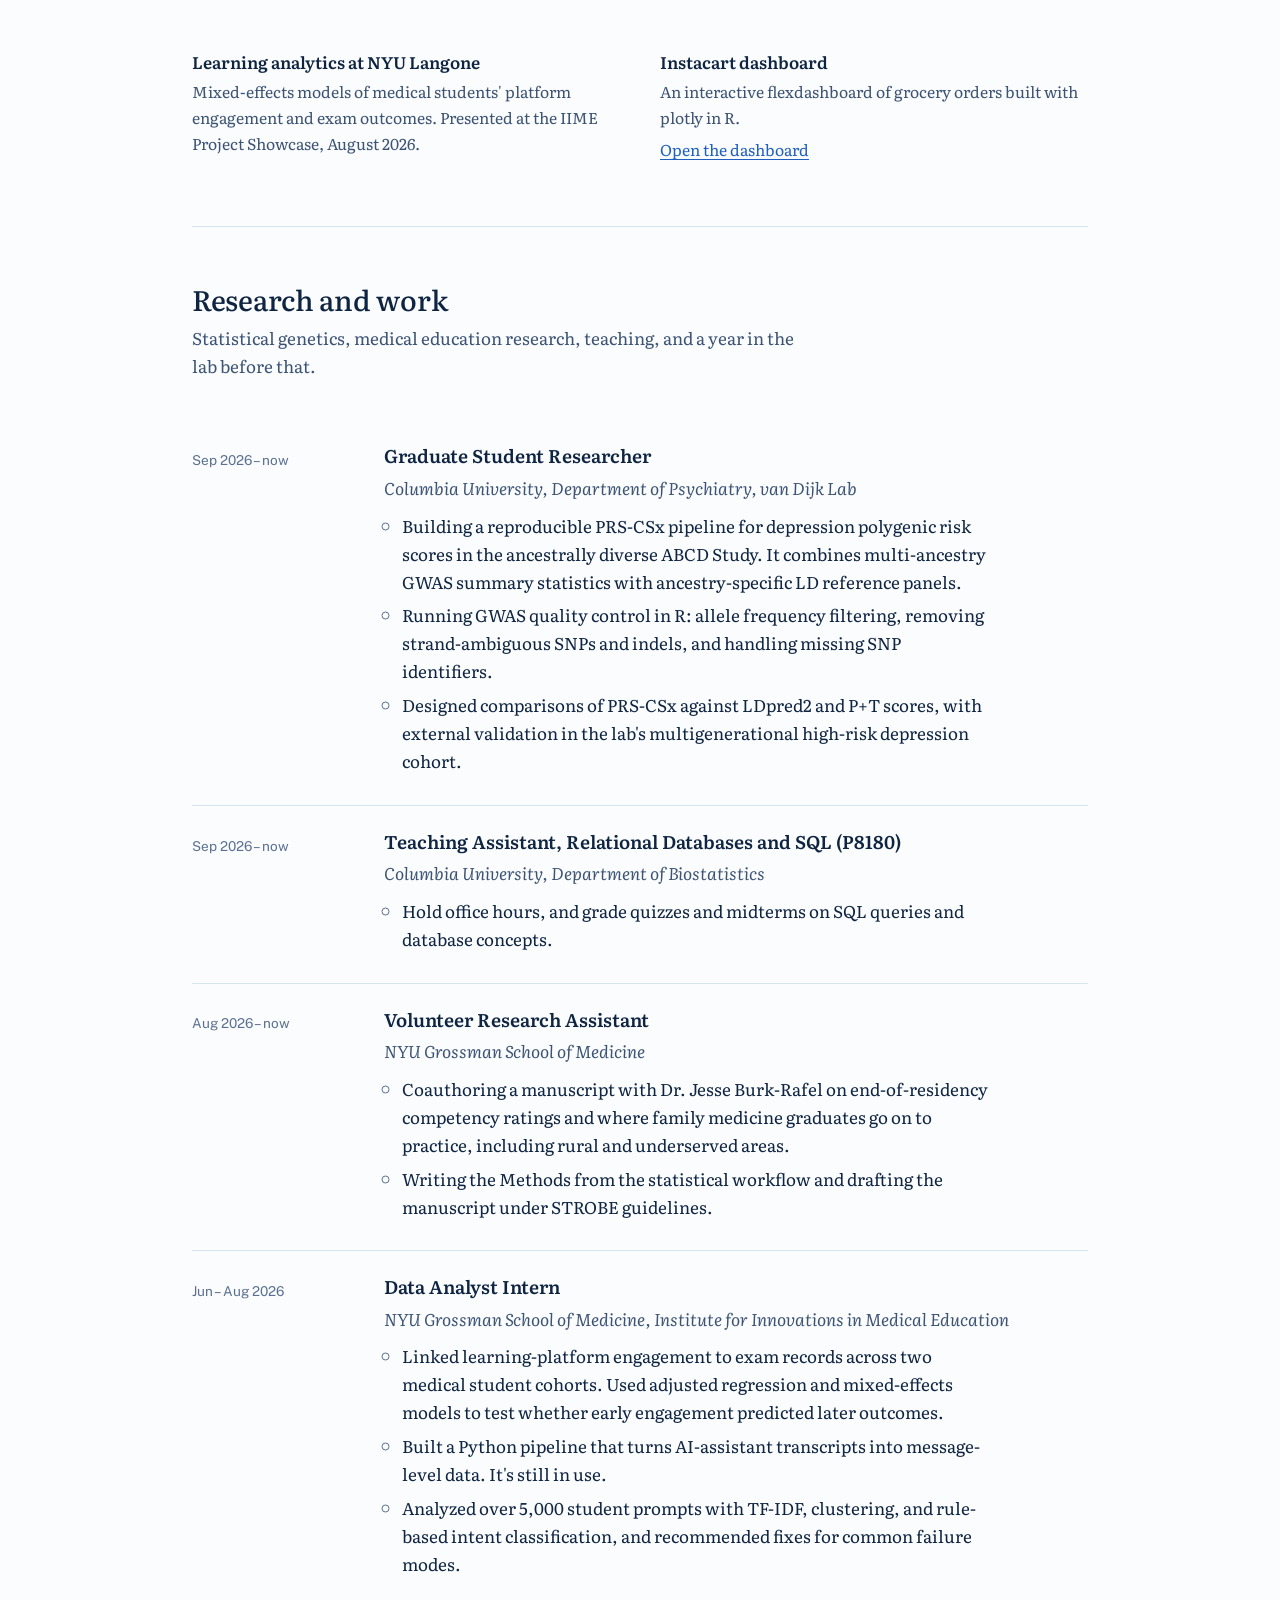
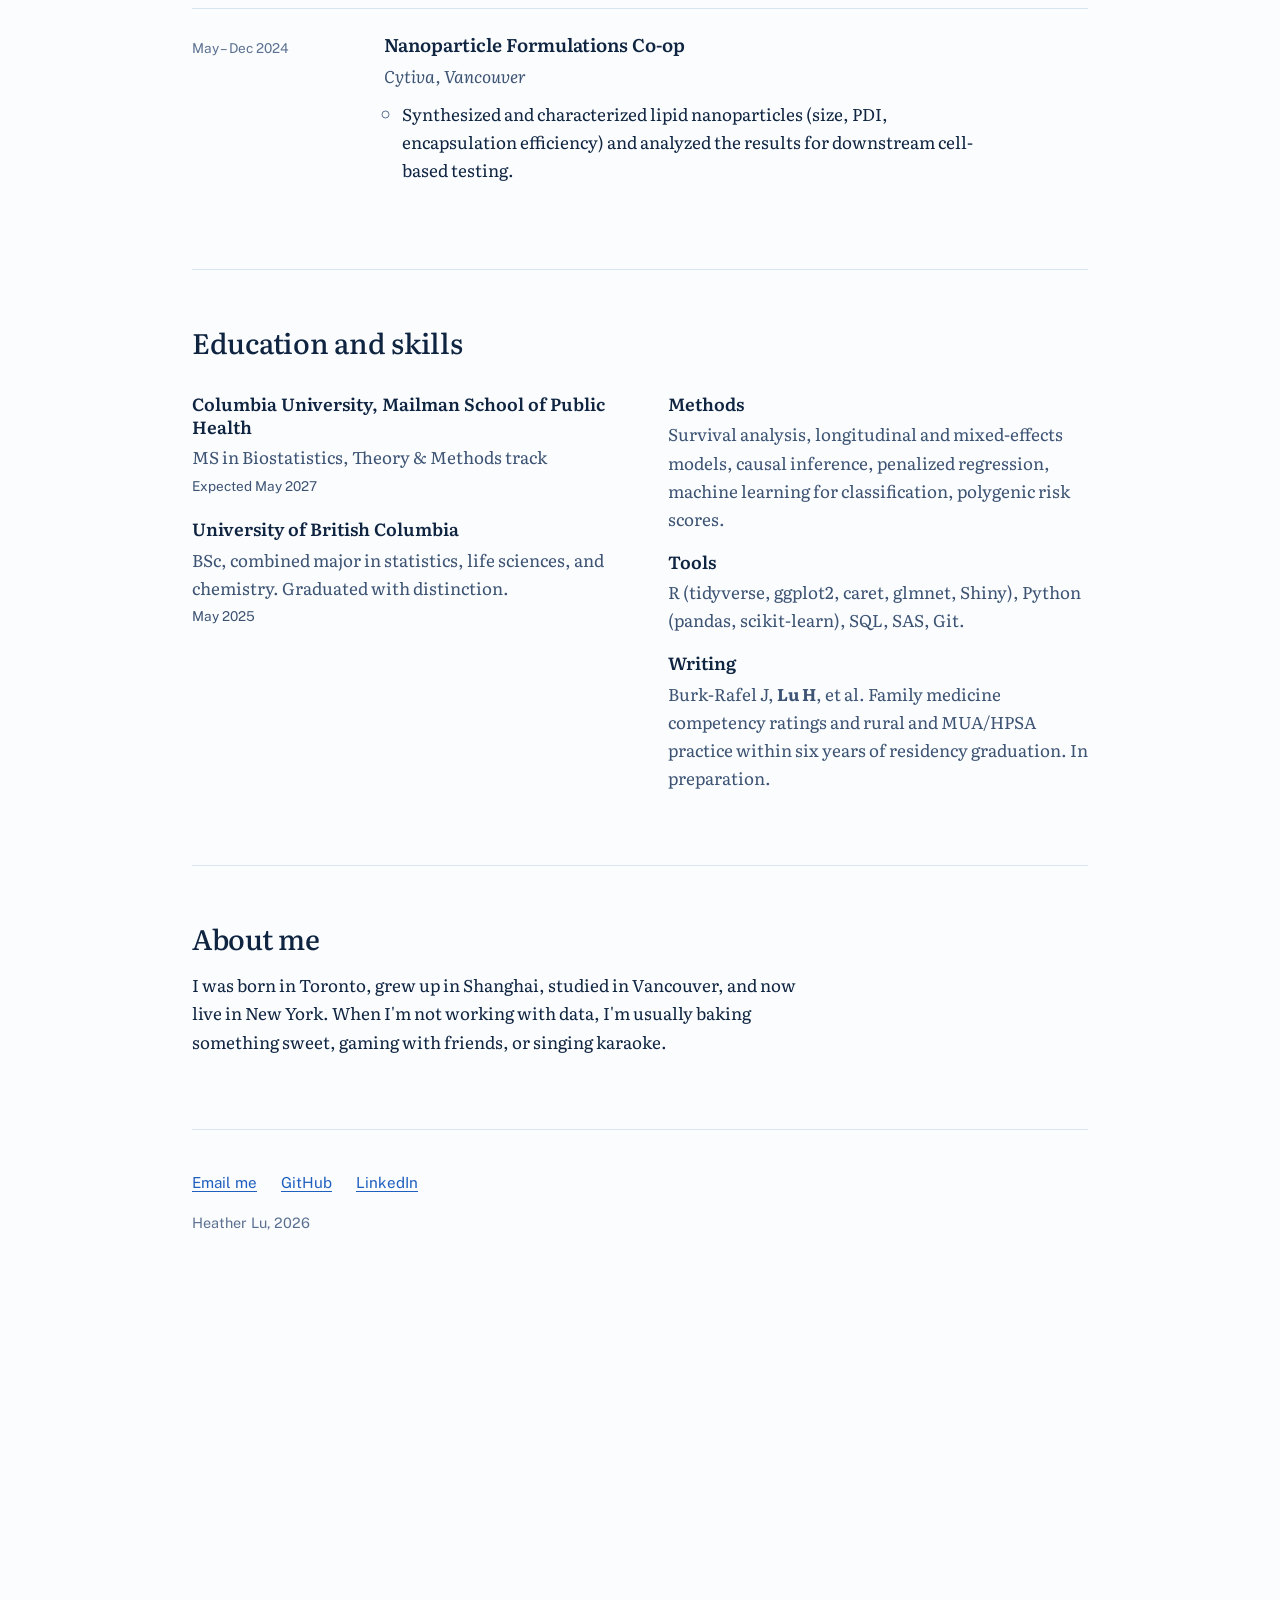
==== commit 51312155: "Add profile photo to the hero Co-Authored-By: Claude Opus 5.5 <noreply@anthropic.com>" ====
--- a/index.html
+++ b/index.html
@@ -24,6 +24,9 @@
 </nav>
 
 <header class="hero" id="top">
+  <div class="hero-intro">
+  <img class="portrait" src="img/heather-lu.jpg" alt="Heather Lu" width="400" height="400">
+  <div class="hero-text">
   <h1>Heather Lu</h1>
   <p class="lede">I'm a biostatistics master's student at Columbia. I build and evaluate prediction models for health data.</p>
   <p class="sub">I'm in the Theory &amp; Methods track at the Mailman School of Public Health. Right now I'm building polygenic risk scores for depression in the van Dijk Lab and TA'ing SQL. Before Columbia, I studied statistics, life sciences, and chemistry at UBC and worked on lipid nanoparticle formulations at Cytiva.</p>
@@ -31,6 +34,8 @@
     <a href="mailto:hl3978@cumc.columbia.edu">hl3978@cumc.columbia.edu</a>
     <a href="https://github.com/heather-lu">GitHub</a>
     <a href="https://www.linkedin.com/in/heatherlu2001/">LinkedIn</a>
+  </div>
+  </div>
   </div>
   <svg class="km" viewBox="0 0 880 90" preserveAspectRatio="none" aria-hidden="true" focusable="false">
     <line class="base" x1="0" y1="88" x2="880" y2="88"/>
--- a/css/site.css
+++ b/css/site.css
@@ -194,3 +194,11 @@
 .at-risk th, .at-risk td { padding: 0.15rem 0.3rem; text-align: right; font-weight: 400; }
 .at-risk tr:first-of-type th { color: var(--muted); }
 .at-risk tr.group th { text-align: left; white-space: nowrap; }
+
+/* Portrait: above the name on phones, to the right of the intro on wider screens */
+.hero-intro { display: flex; flex-direction: column; gap: 1.5rem; }
+.portrait { width: 7.5rem; height: 7.5rem; border-radius: 50%; object-fit: cover; background: var(--panel); box-shadow: 0 0 0 4px var(--paper), 0 0 0 5px var(--rule); }
+@media (min-width: 720px) {
+  .hero-intro { flex-direction: row-reverse; align-items: flex-start; justify-content: space-between; gap: 3rem; }
+  .portrait { width: 13rem; height: 13rem; flex: none; margin-top: 0.5rem; }
+}
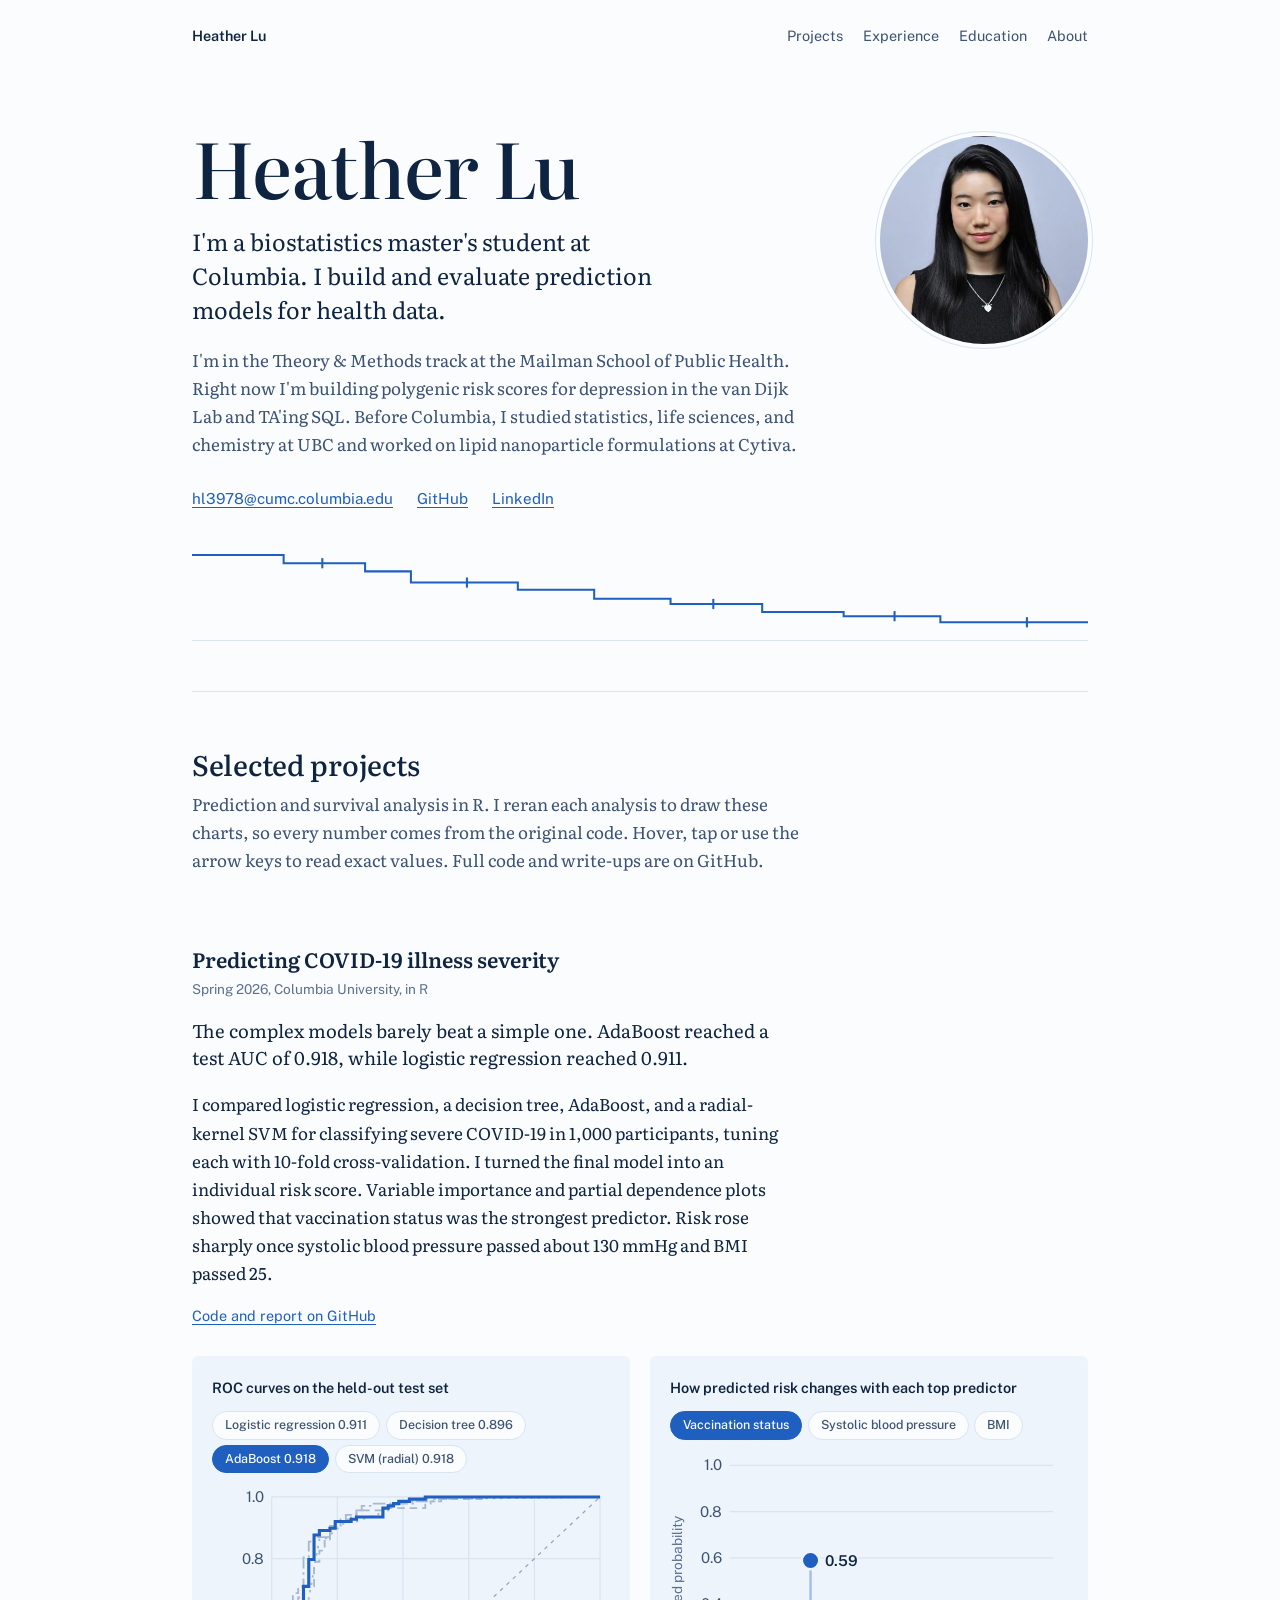
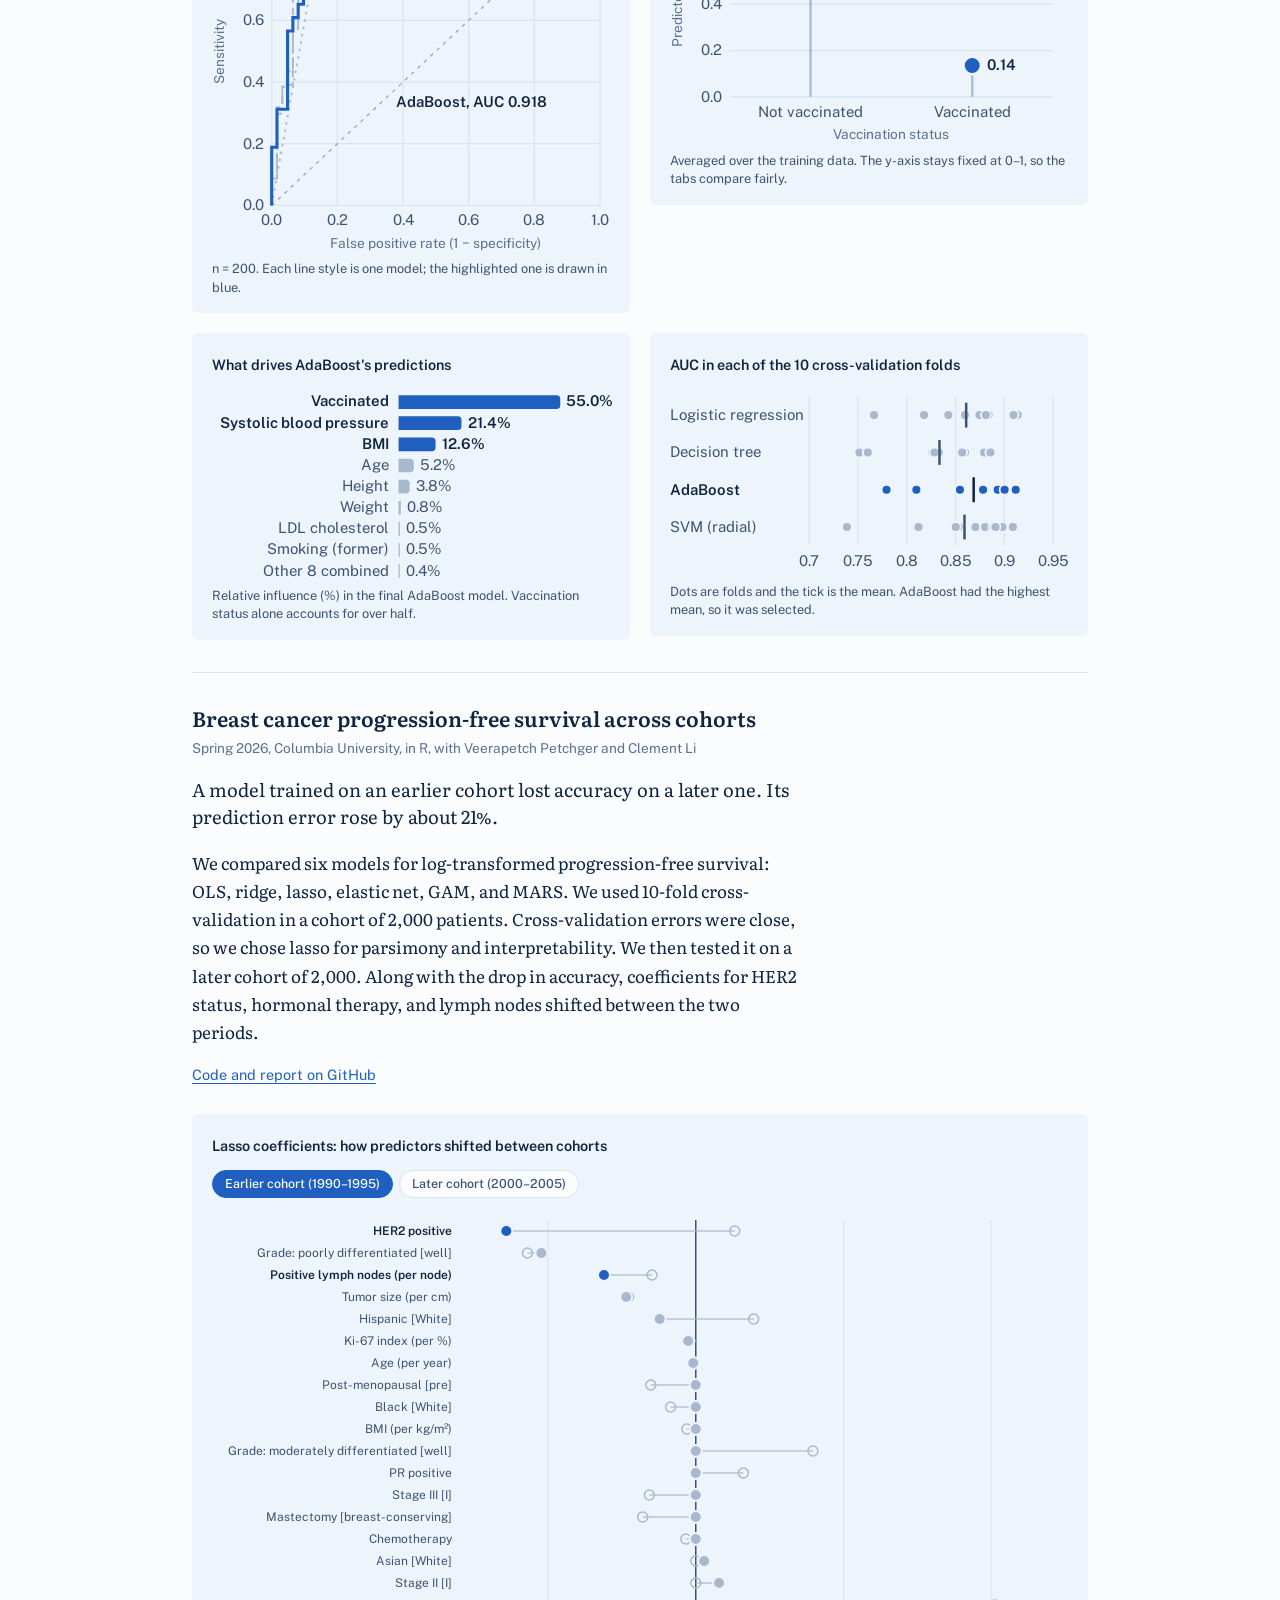
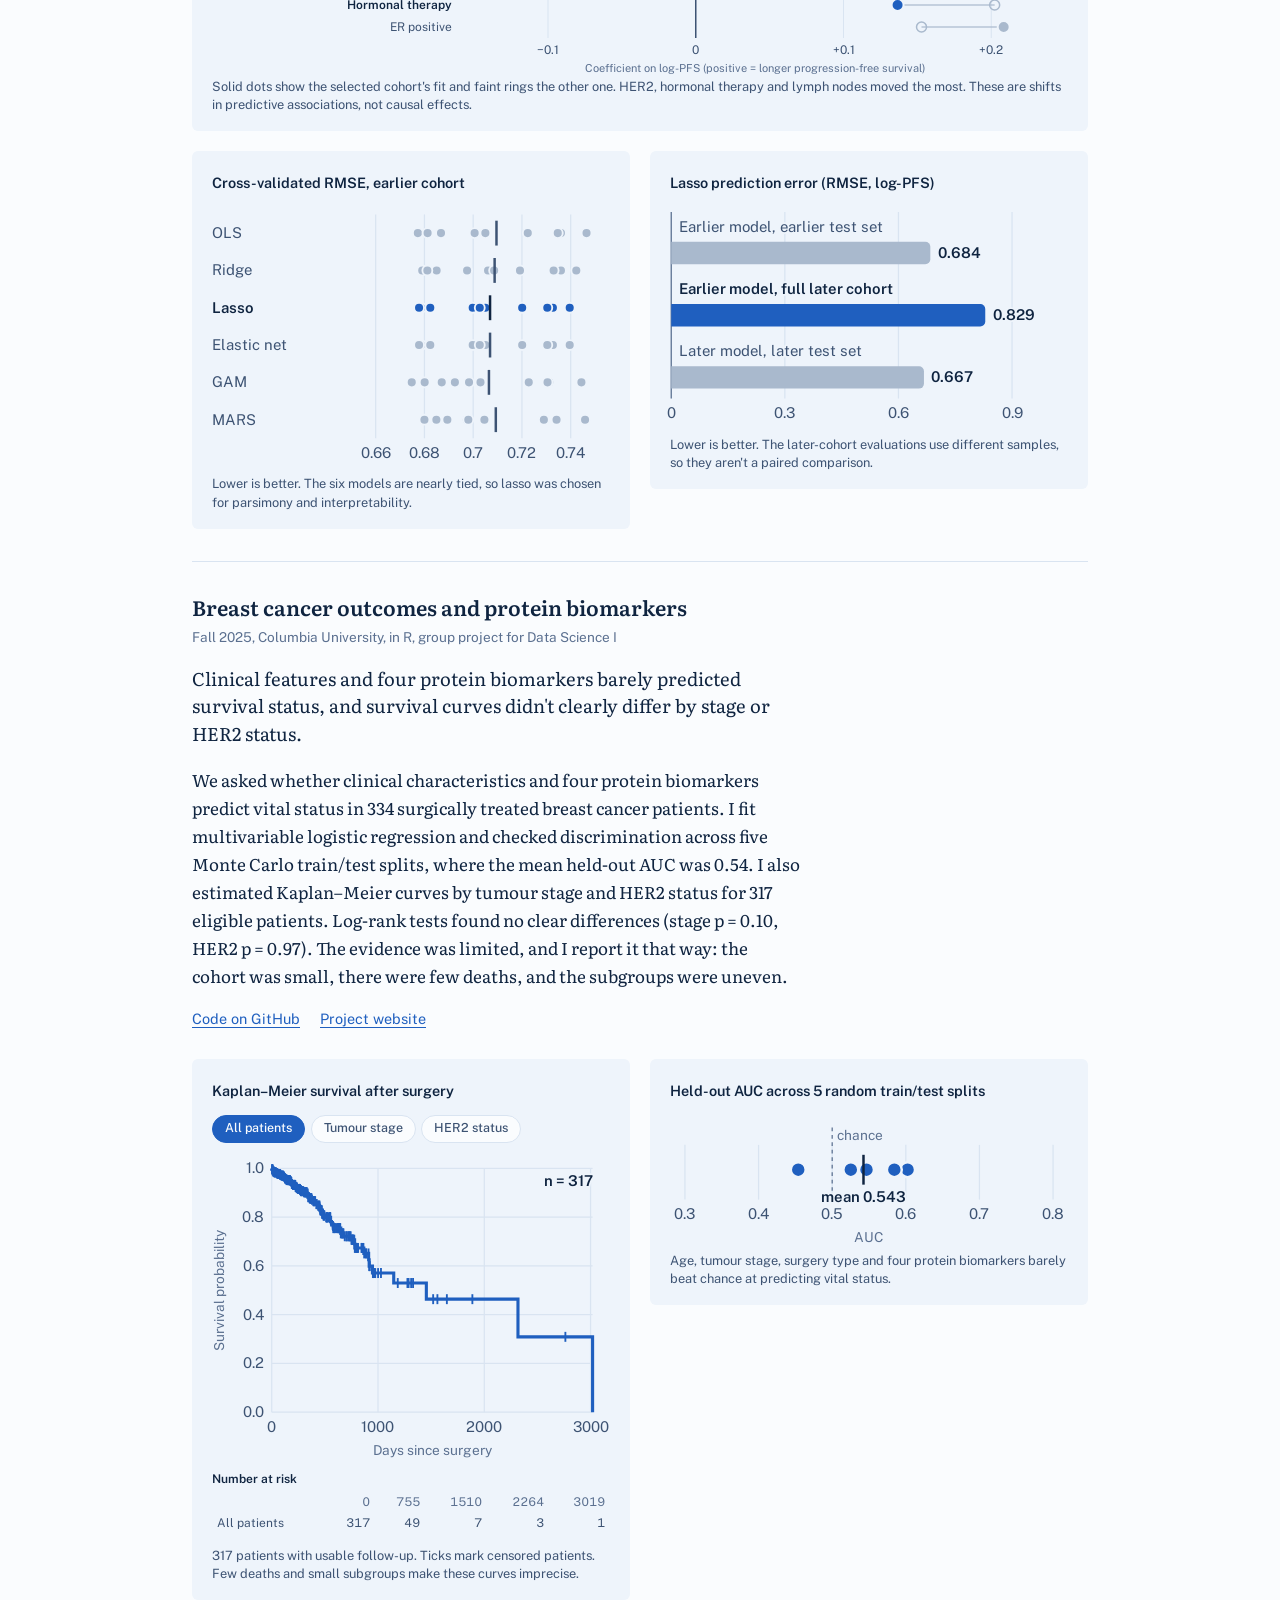
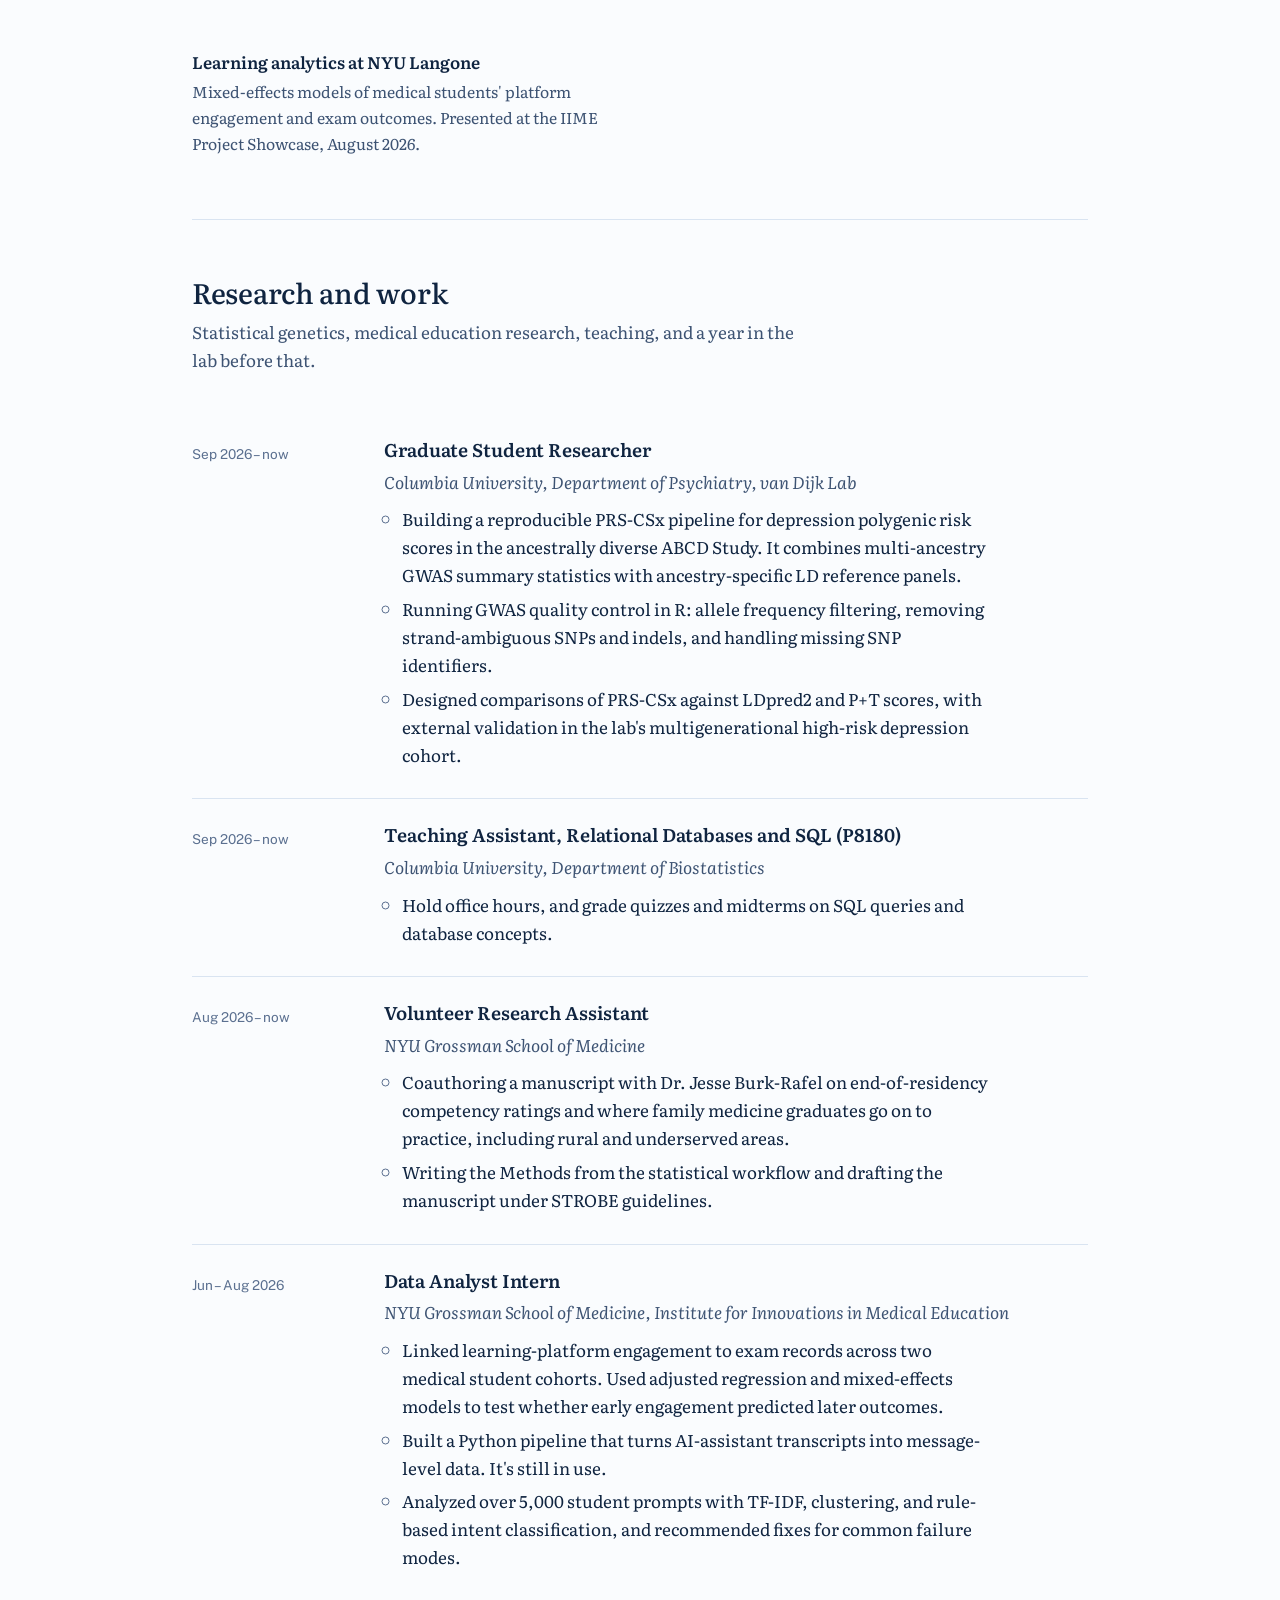
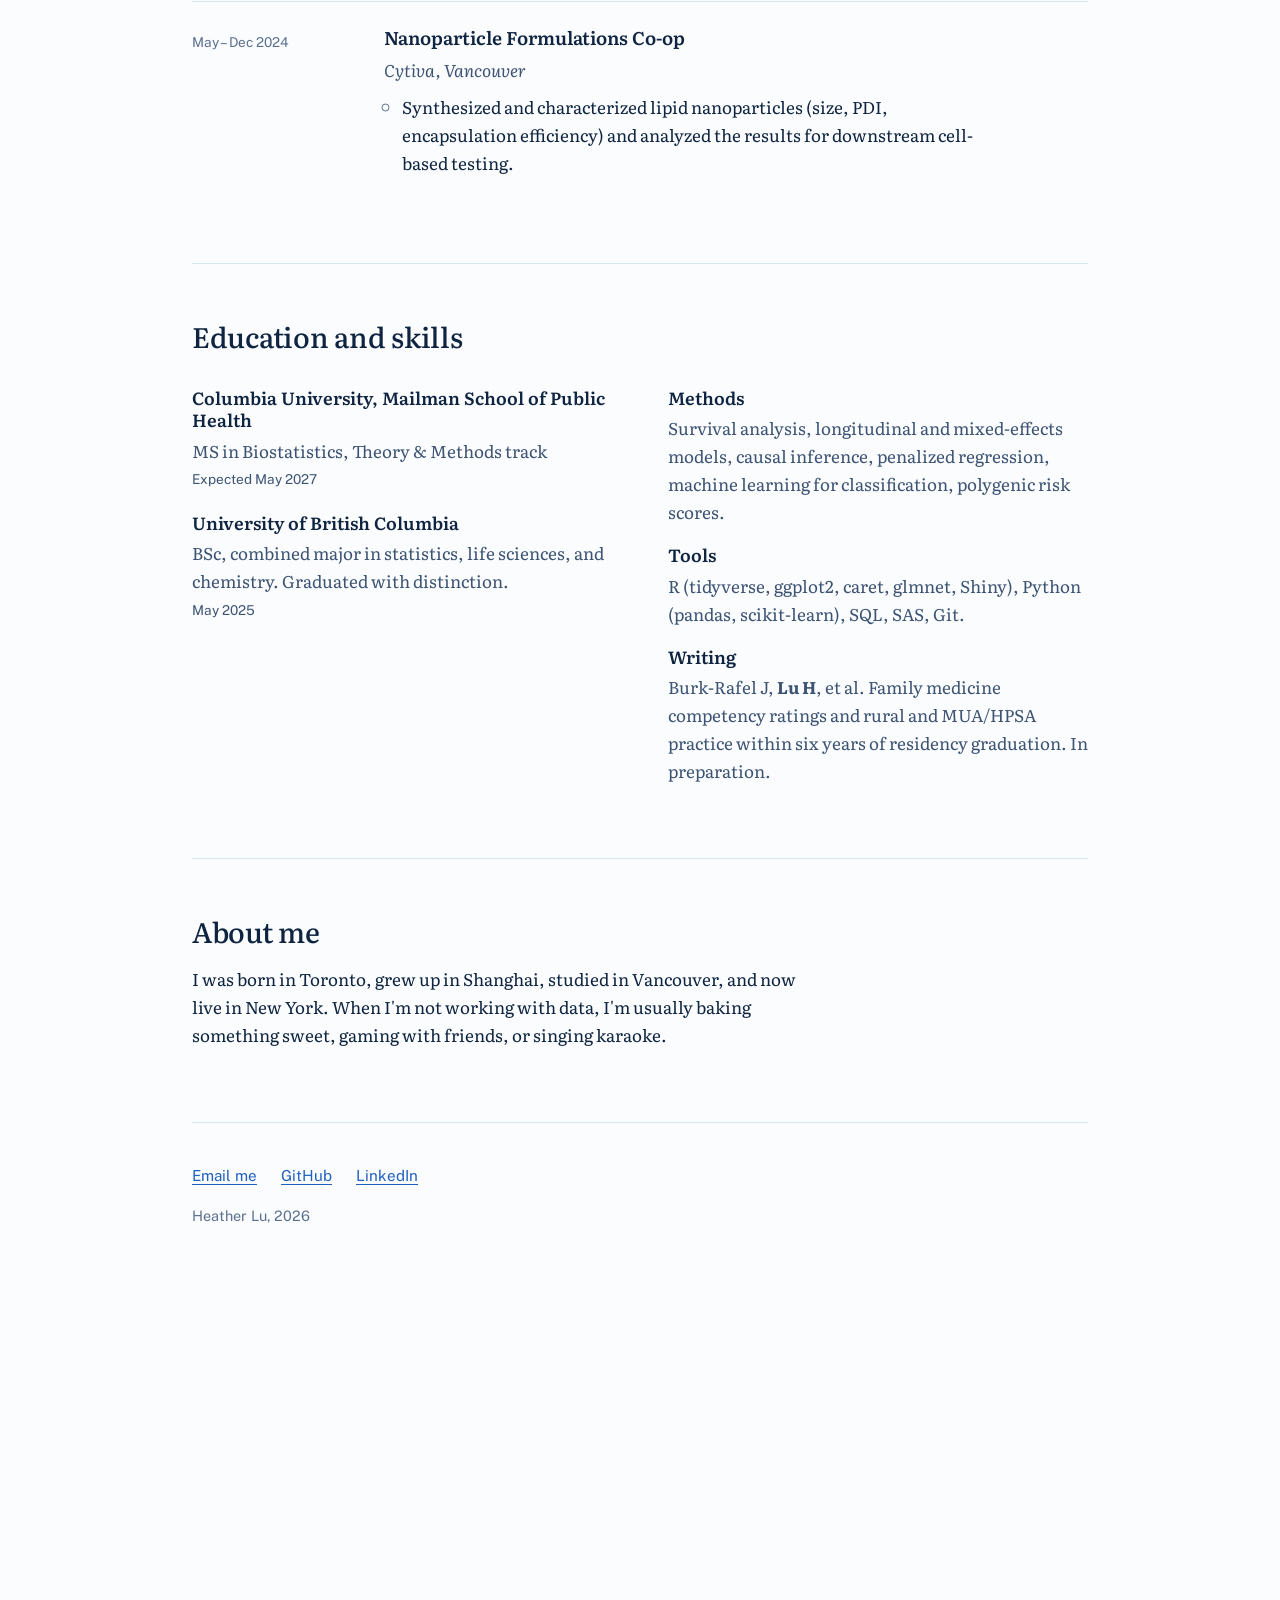
==== commit 7bfe6d4c: "Remove Instacart dashboard from the portfolio Takes the link off the homepage and deletes the dashbo" ====
--- a/index.html
+++ b/index.html
@@ -109,11 +109,6 @@
       <h4>Learning analytics at NYU Langone</h4>
       <p>Mixed-effects models of medical students' platform engagement and exam outcomes. Presented at the IIME Project Showcase, August 2026.</p>
     </div>
-    <div>
-      <h4>Instacart dashboard</h4>
-      <p>An interactive flexdashboard of grocery orders built with plotly in R.</p>
-      <p><a href="dashboard_template.html">Open the dashboard</a></p>
-    </div>
   </div>
 </section>
 
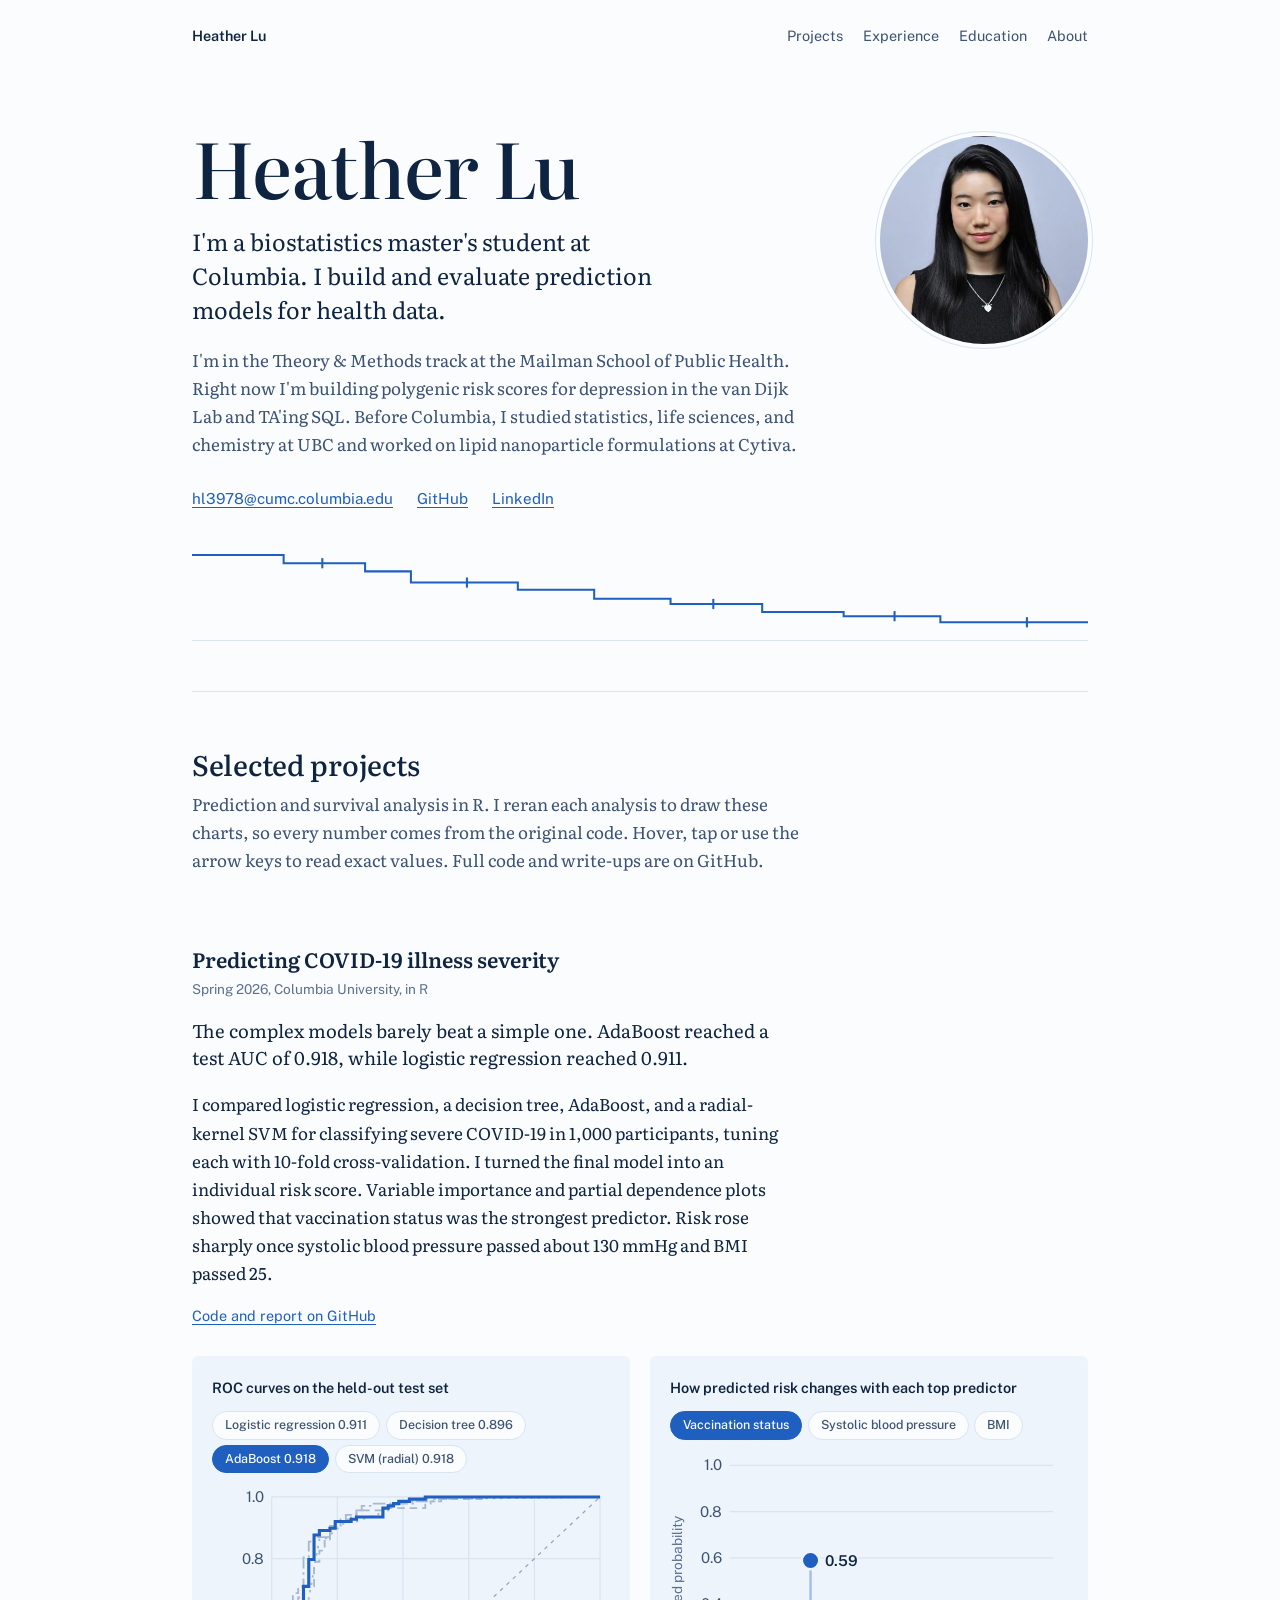
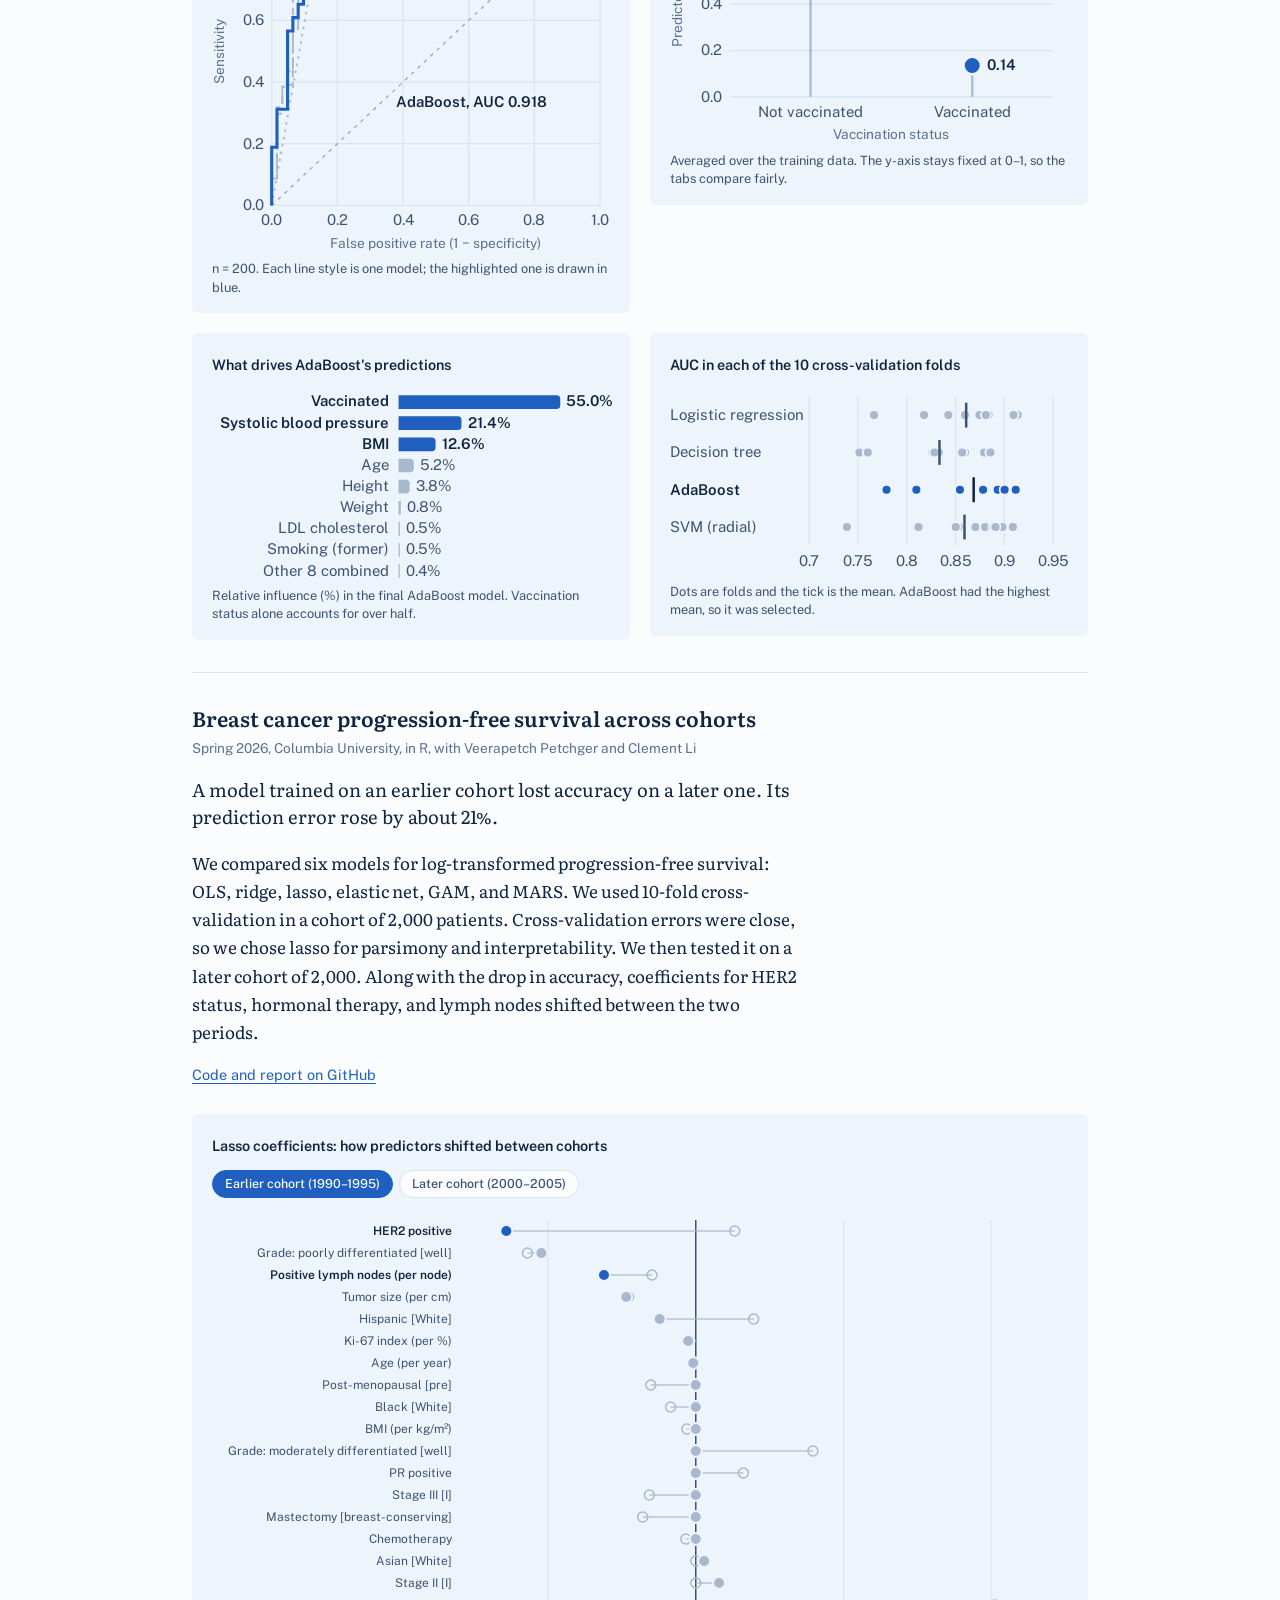
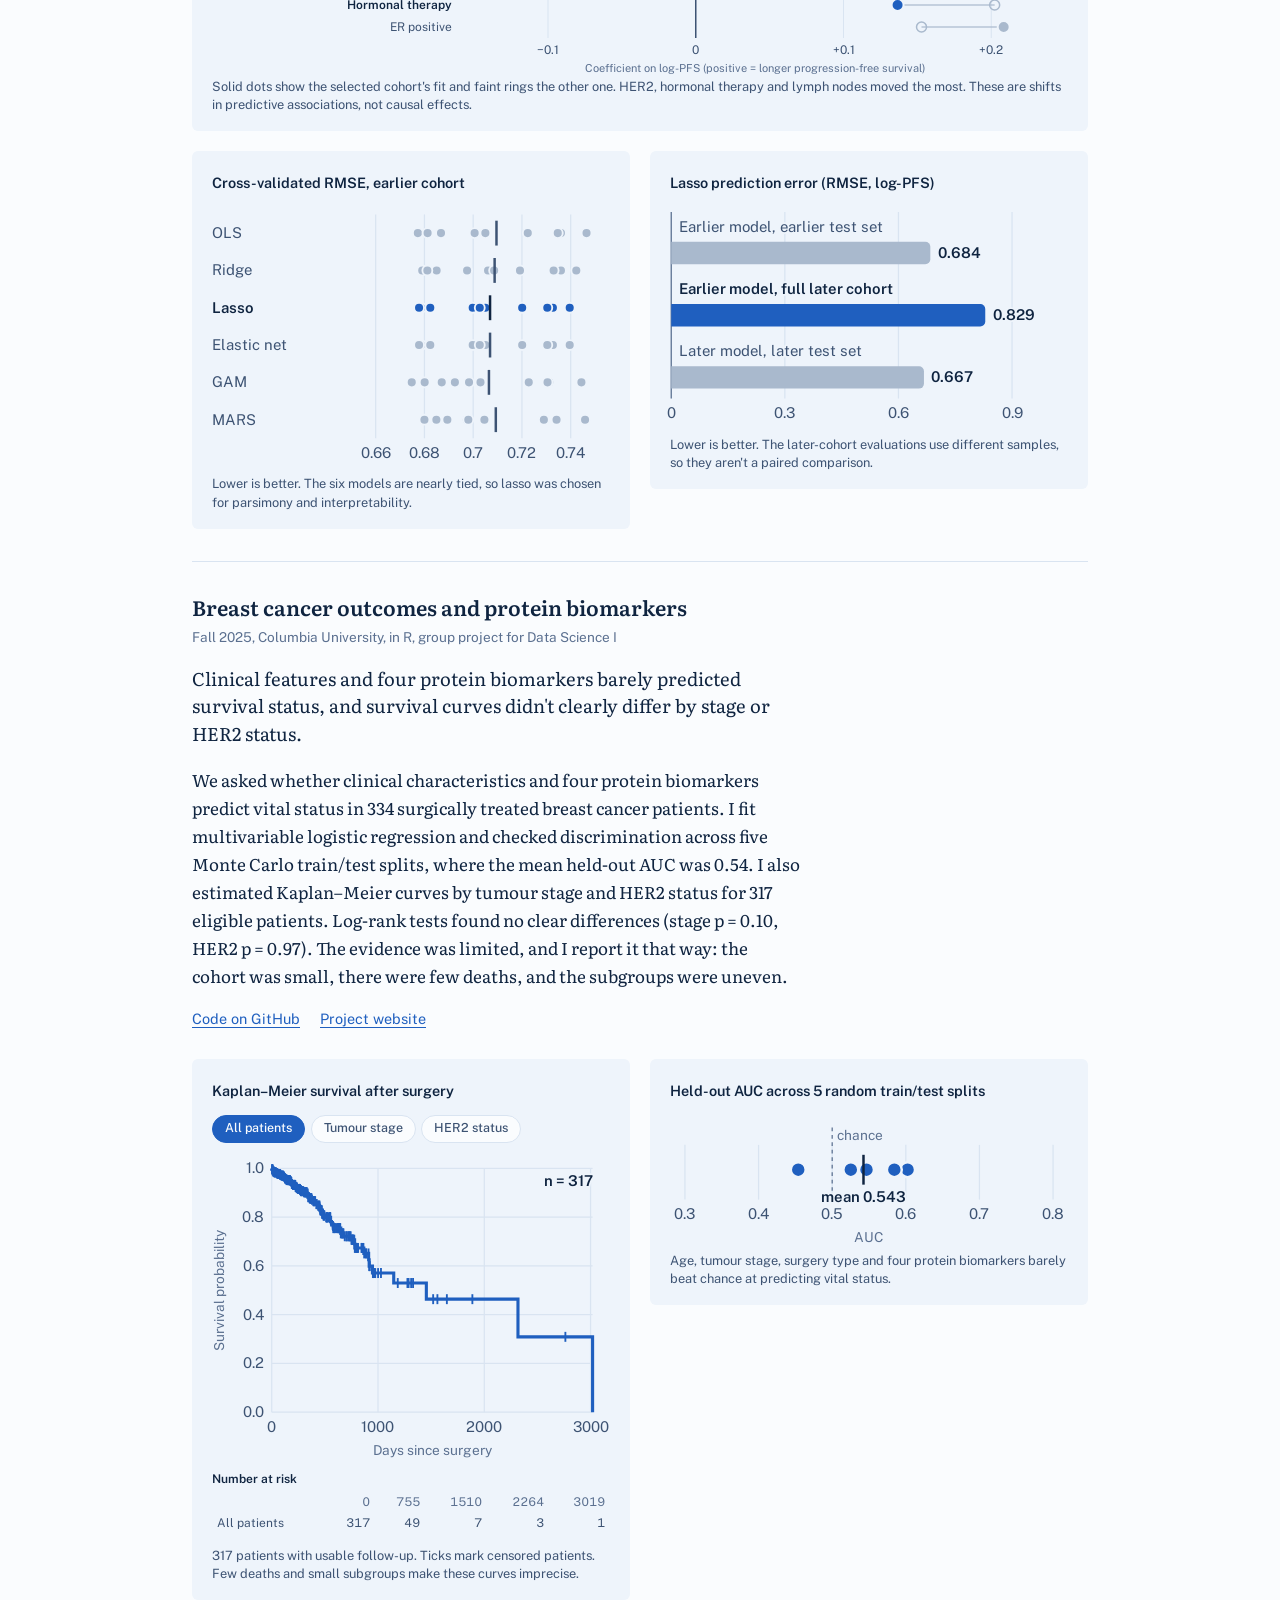
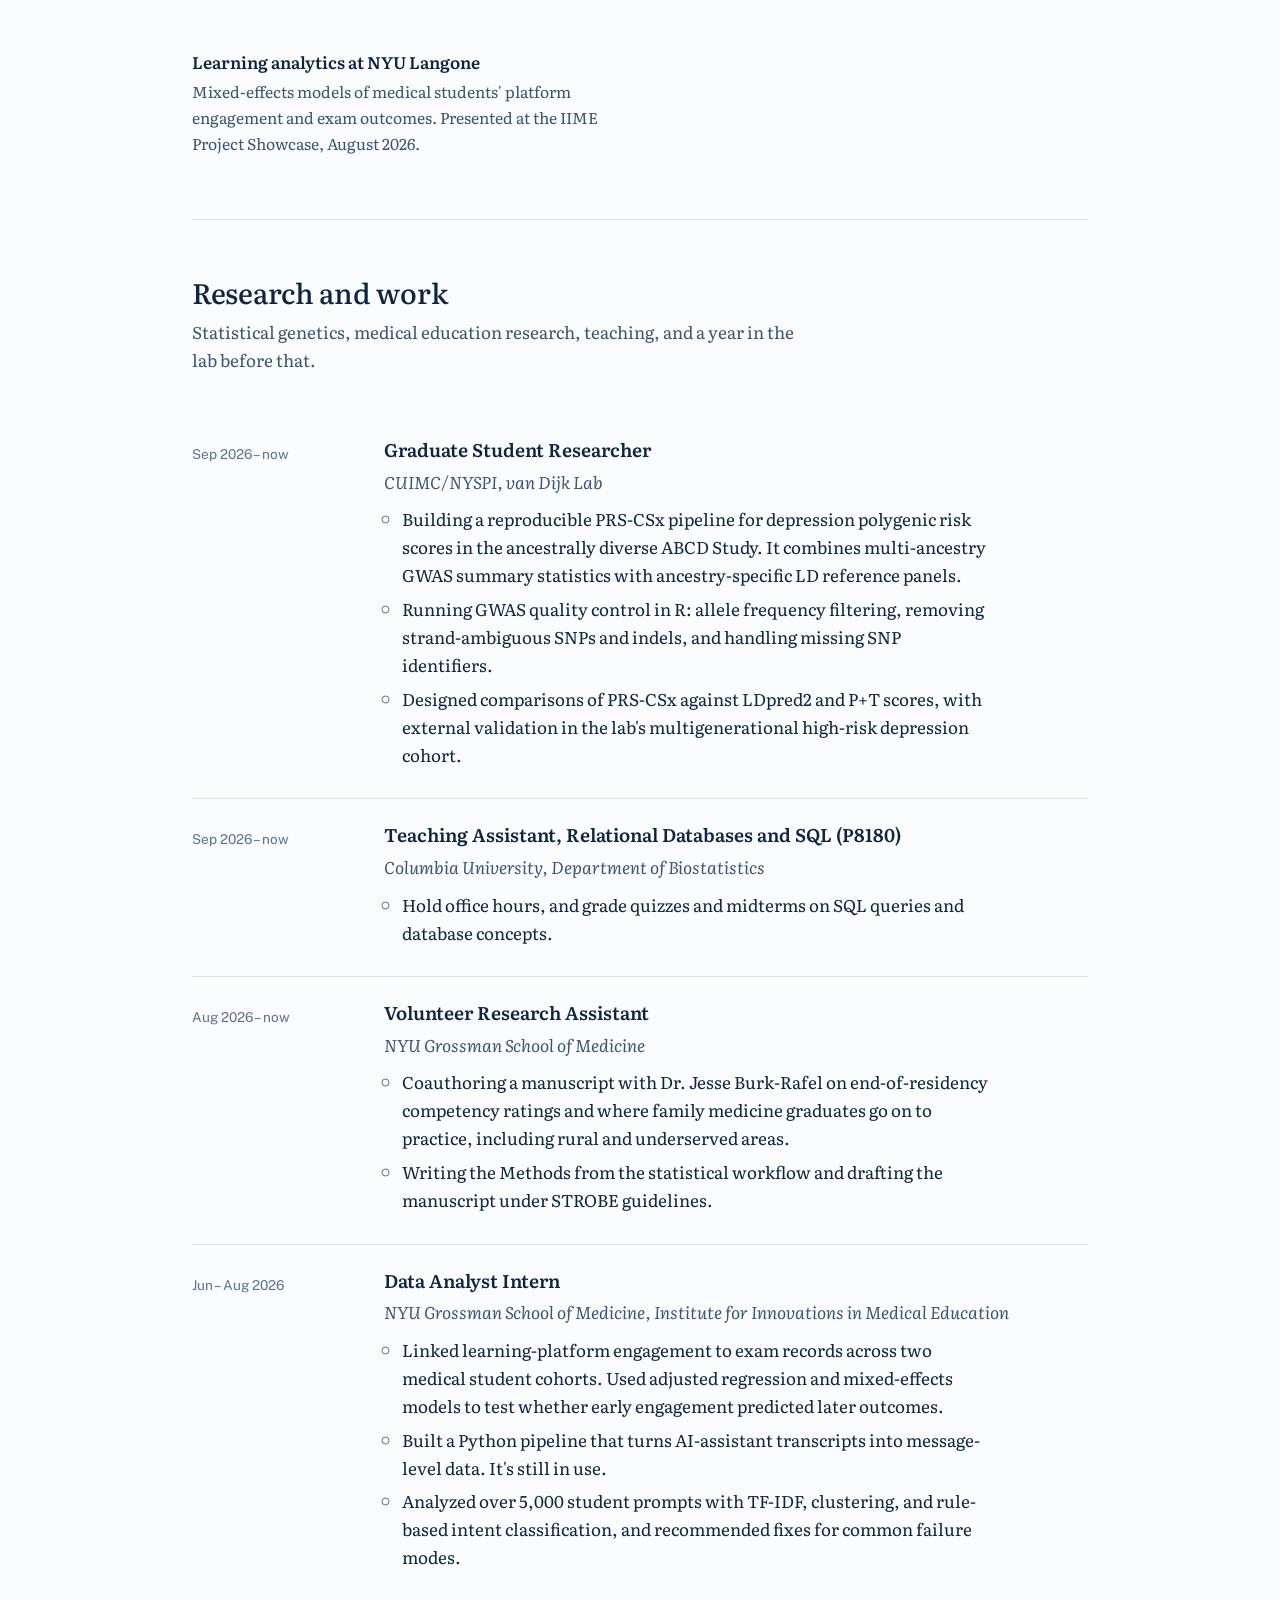
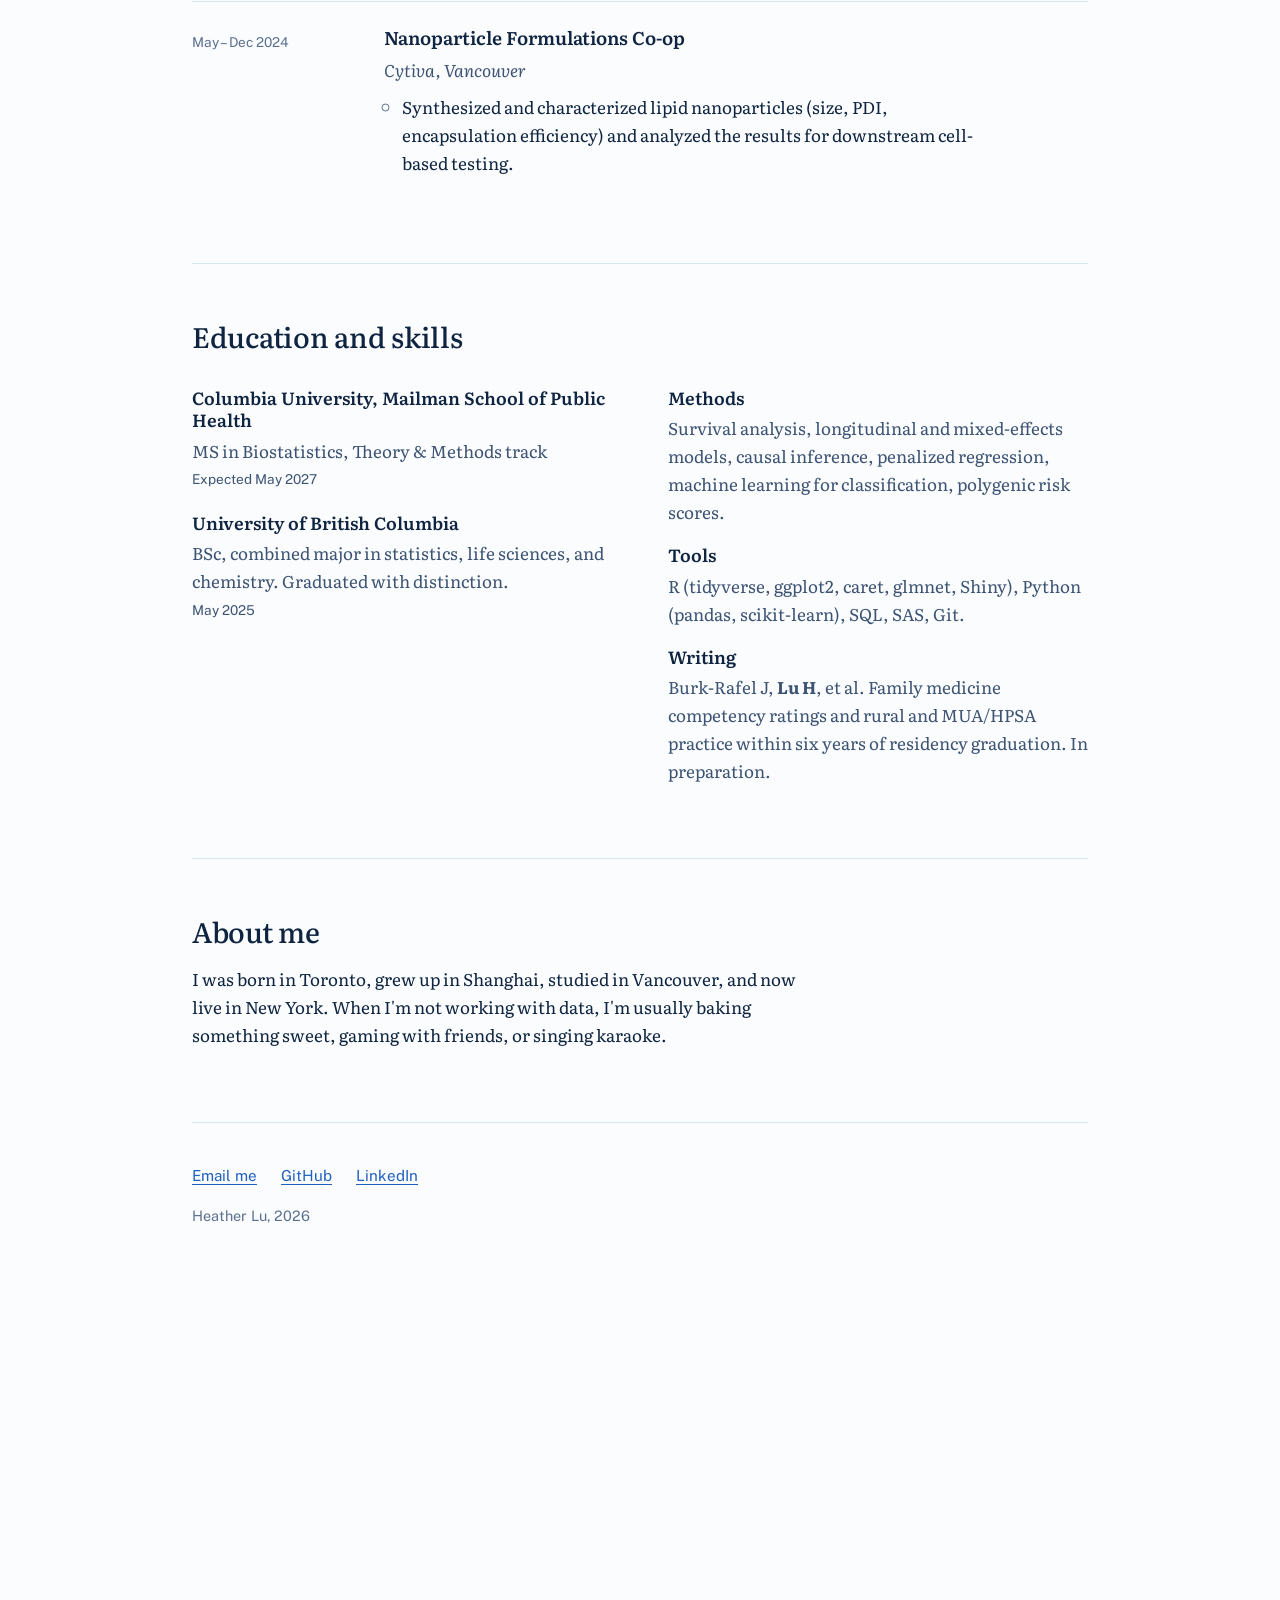
==== commit b5ce7606: "Update research affiliation to CUIMC/NYSPI Co-Authored-By: Claude Opus 5.5 <noreply@anthropic.com>" ====
--- a/index.html
+++ b/index.html
@@ -120,7 +120,7 @@
       <div class="when">Sep 2026 – now</div>
       <div>
         <h3>Graduate Student Researcher</h3>
-        <p class="where">Columbia University, Department of Psychiatry, van Dijk Lab</p>
+        <p class="where">CUIMC/NYSPI, van Dijk Lab</p>
         <ul>
           <li>Building a reproducible PRS-CSx pipeline for depression polygenic risk scores in the ancestrally diverse ABCD Study. It combines multi-ancestry GWAS summary statistics with ancestry-specific LD reference panels.</li>
           <li>Running GWAS quality control in R: allele frequency filtering, removing strand-ambiguous SNPs and indels, and handling missing SNP identifiers.</li>
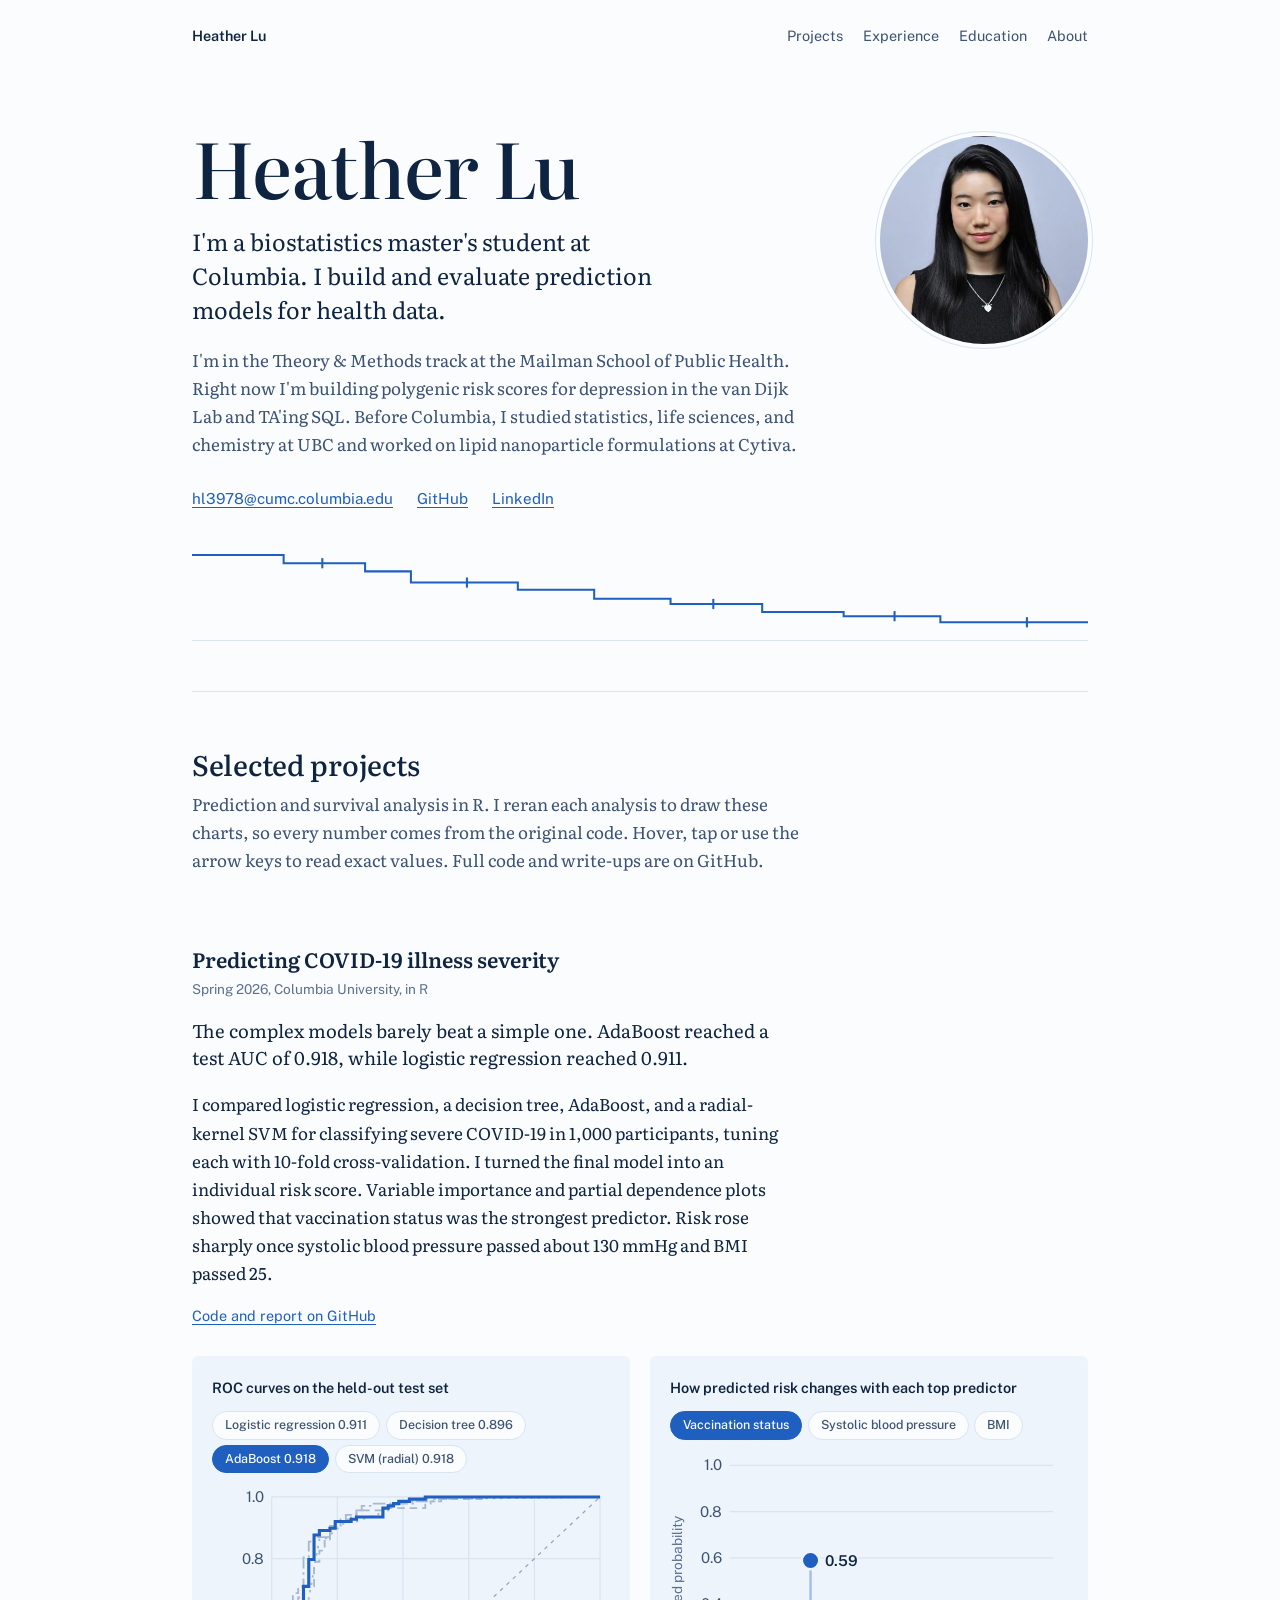
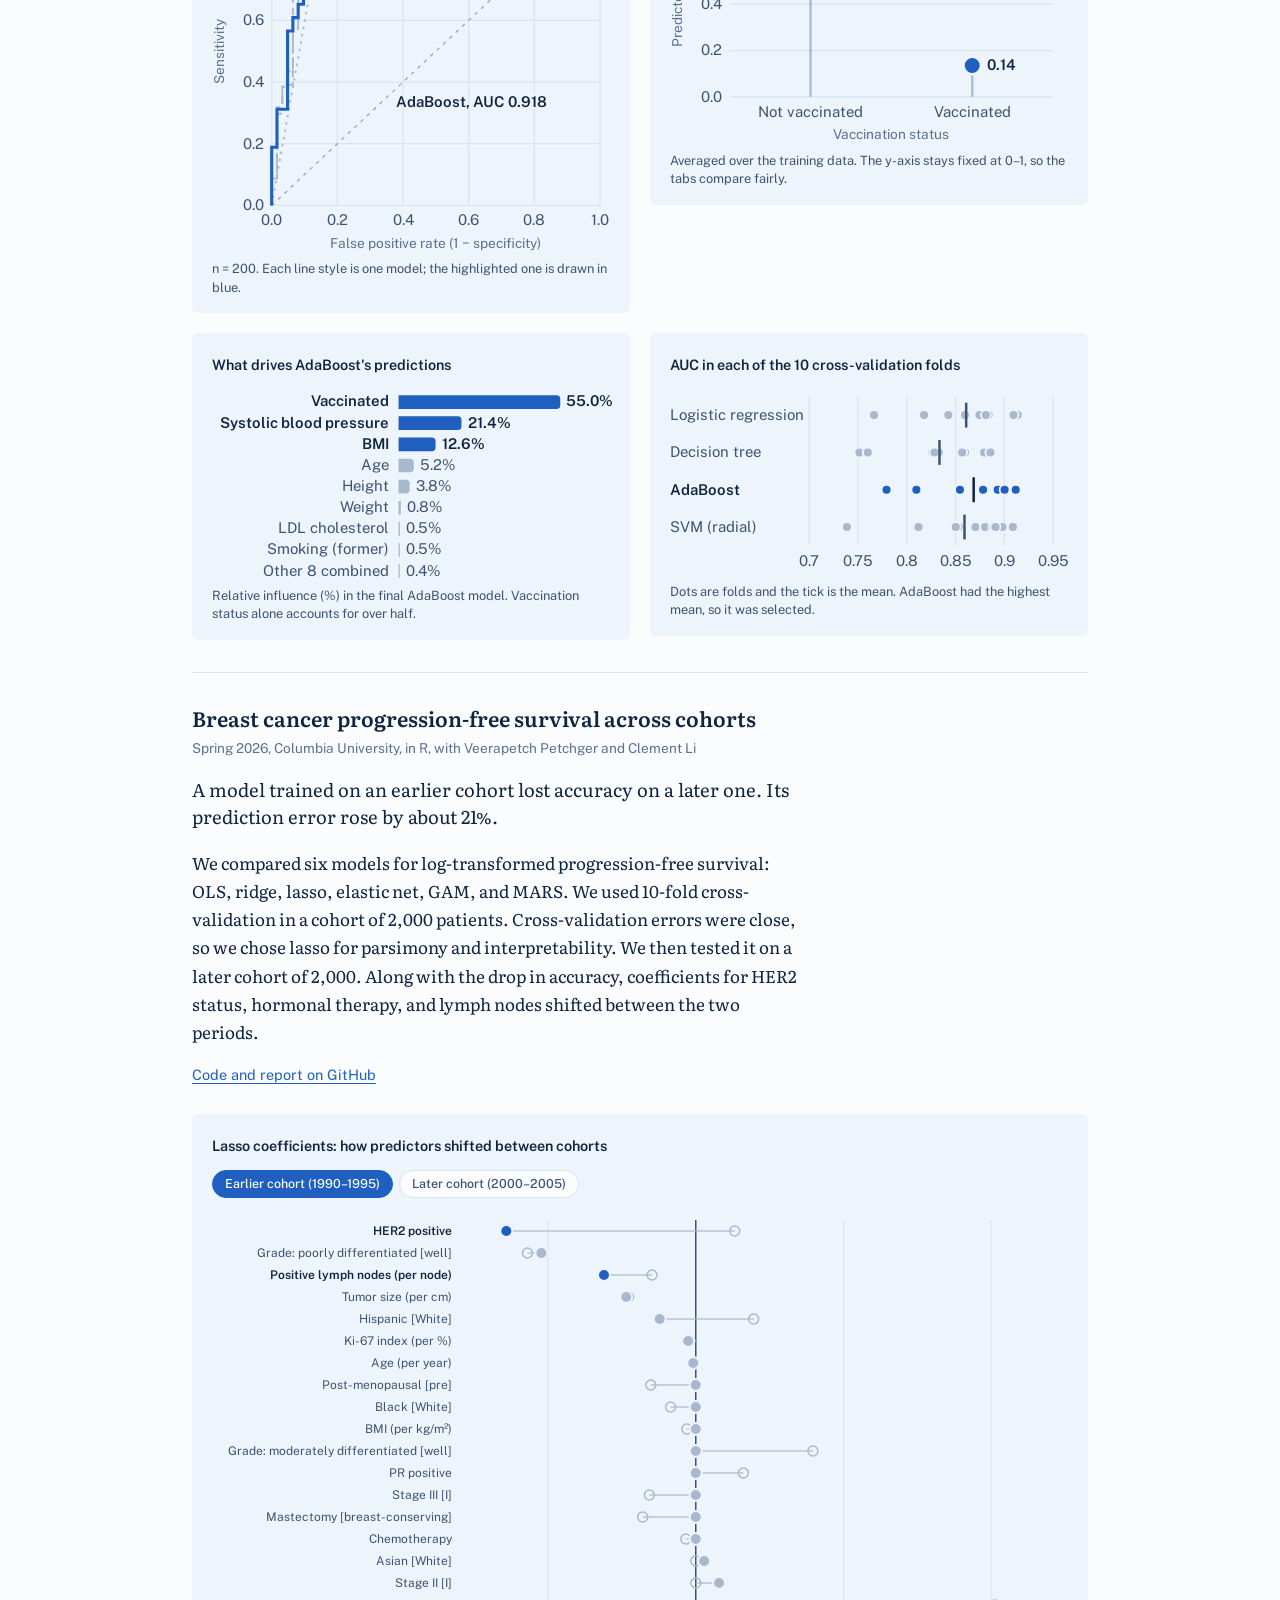
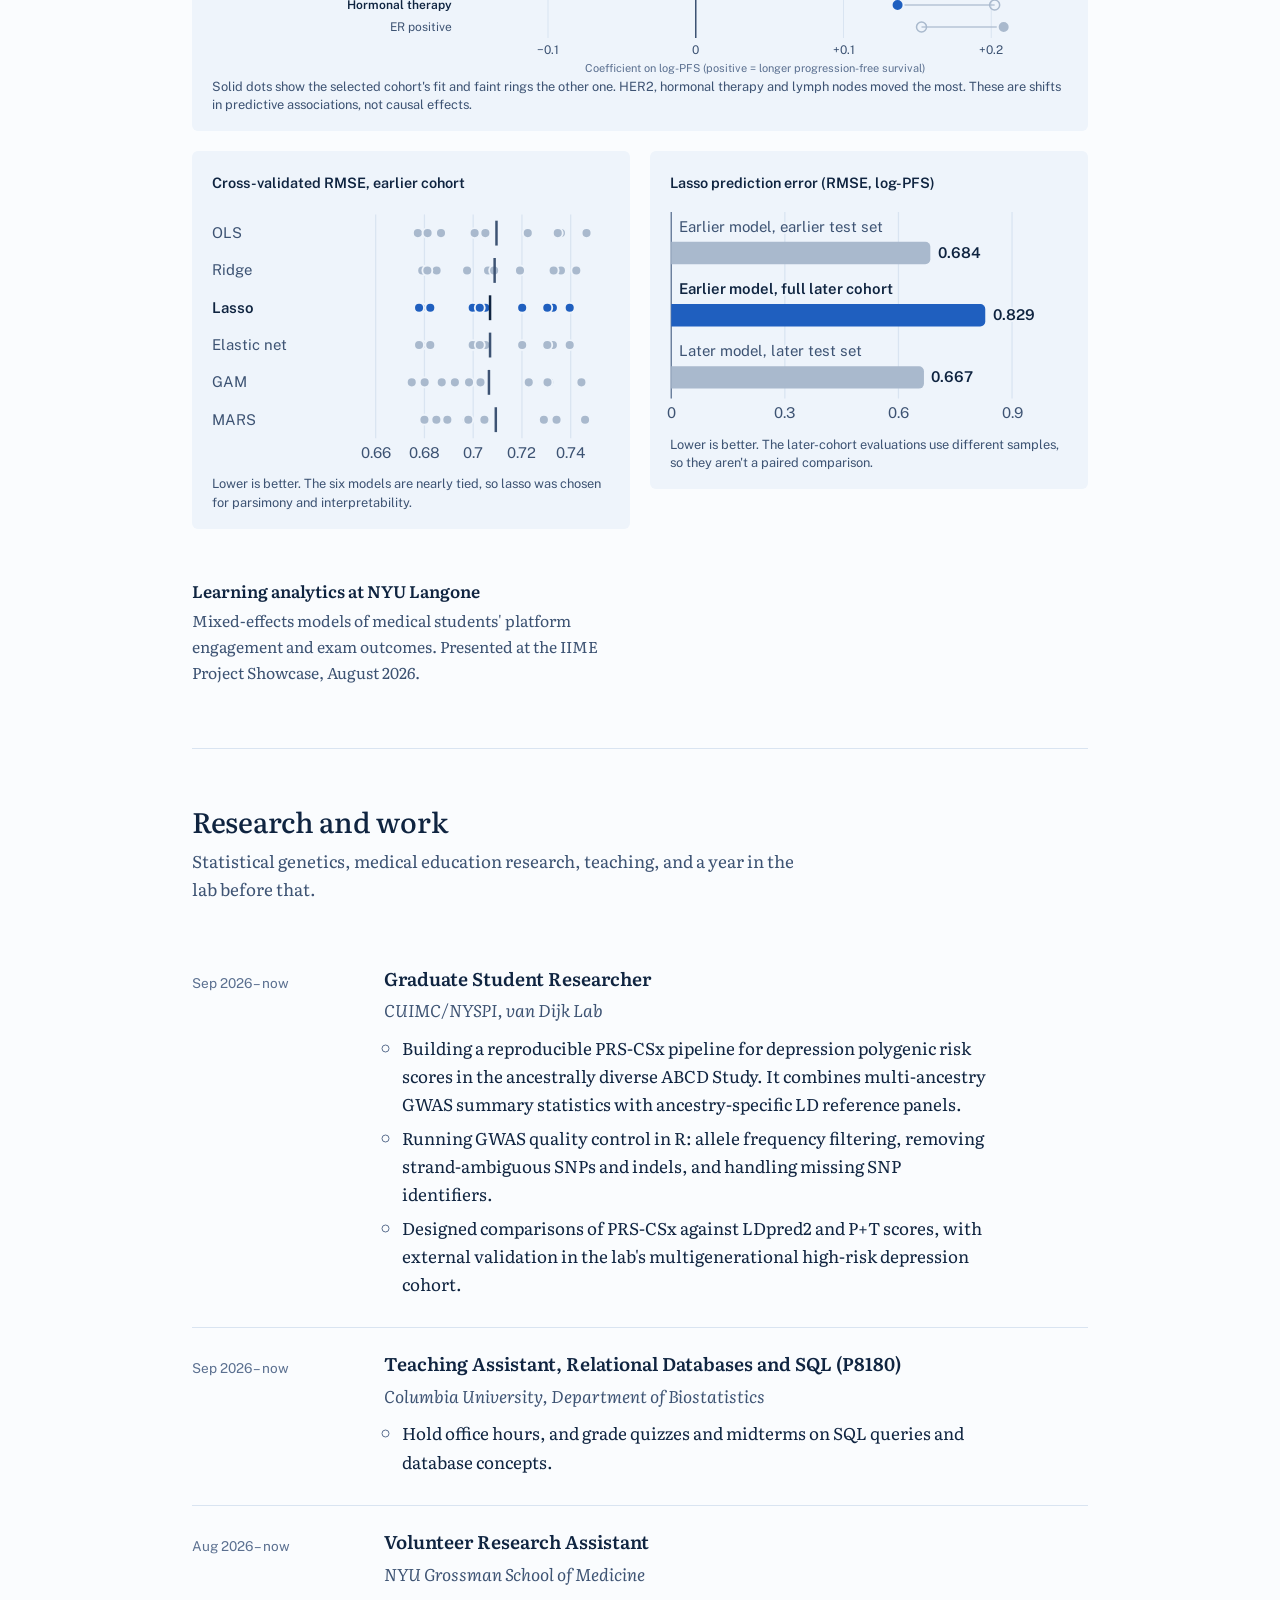
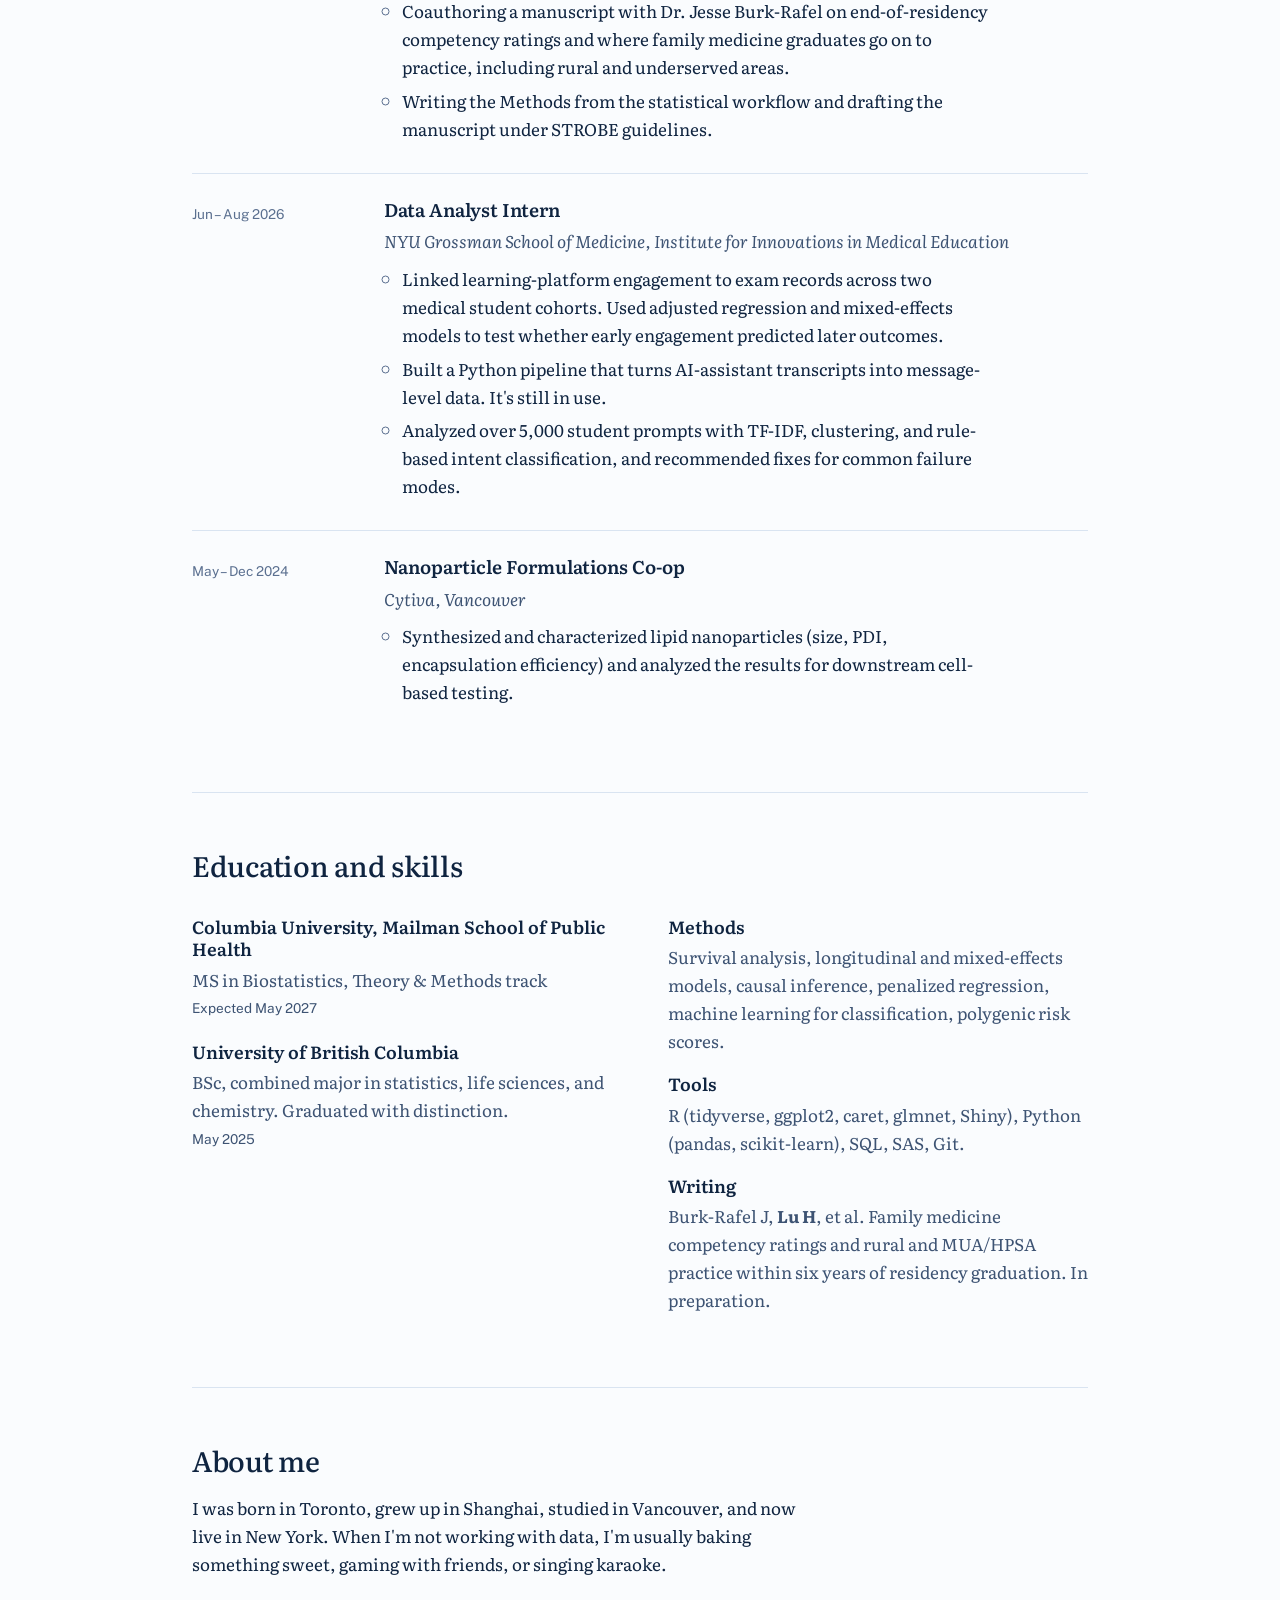
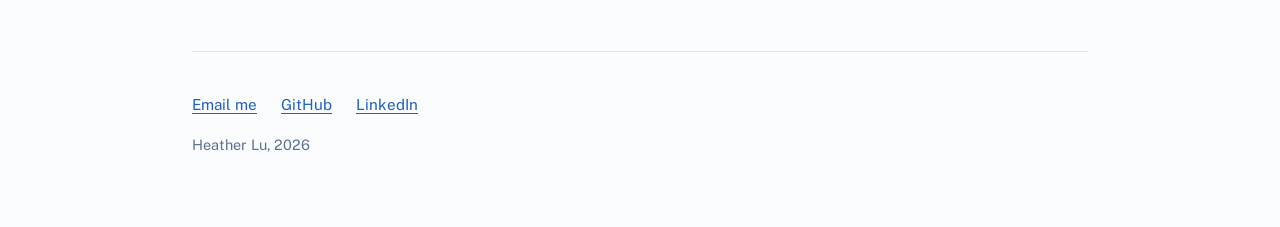
==== commit 44c89b91: "Remove breast cancer outcomes project from the portfolio Co-Authored-By: Claude Opus 5.5 <noreply@an" ====
--- a/index.html
+++ b/index.html
@@ -87,22 +87,6 @@
     </div>
   </article>
 
-  <article class="project wide" id="brca">
-    <div class="body">
-      <h3>Breast cancer outcomes and protein biomarkers</h3>
-      <p class="meta">Fall 2025, Columbia University, in R, group project for Data Science I</p>
-      <p class="finding">Clinical features and four protein biomarkers barely predicted survival status, and survival curves didn't clearly differ by stage or HER2 status.</p>
-      <p>We asked whether clinical characteristics and four protein biomarkers predict vital status in 334 surgically treated breast cancer patients. I fit multivariable logistic regression and checked discrimination across five Monte Carlo train/test splits, where the mean held-out AUC was 0.54. I also estimated Kaplan–Meier curves by tumour stage and HER2 status for 317 eligible patients. Log-rank tests found no clear differences (stage p = 0.10, HER2 p = 0.97). The evidence was limited, and I report it that way: the cohort was small, there were few deaths, and the subgroups were uneven.</p>
-      <div class="project-links">
-        <a href="https://github.com/heather-lu/breast-cancer-outcomes-prediction">Code on GitHub</a>
-        <a href="https://vp2587.github.io/p8105_final/">Project website</a>
-      </div>
-    </div>
-    <div class="chart-grid">
-      <figure class="chart" id="brca-km" data-fallback="Log-rank tests: tumour stage p = 0.10, HER2 status p = 0.97 (317 patients)."></figure>
-      <figure class="chart" id="brca-auc" data-fallback="Mean held-out AUC across five Monte Carlo splits: 0.54."></figure>
-    </div>
-  </article>
 
   <div class="more">
     <div>
--- a/css/site.css
+++ b/css/site.css
@@ -184,16 +184,6 @@
 
 /* Kaplan-Meier */
 .chart .curve.on2 { stroke: var(--hi-2); stroke-width: 2.5; }
-.chart .censor { stroke: var(--quiet); stroke-width: 1.5; }
-.chart .censor.on { stroke: var(--hi); }
-.chart .censor.on2 { stroke: var(--hi-2); }
-.chart .chance { stroke: var(--muted); stroke-width: 1; stroke-dasharray: 3 3; }
-.at-risk-wrap { overflow-x: auto; margin: 0.25rem 0 0.75rem; }
-.at-risk { width: 100%; border-collapse: collapse; font: 0.75rem/1.4 var(--sans); color: var(--ink-2); font-variant-numeric: tabular-nums; }
-.at-risk caption { text-align: left; font-weight: 600; color: var(--ink); padding-bottom: 0.2rem; }
-.at-risk th, .at-risk td { padding: 0.15rem 0.3rem; text-align: right; font-weight: 400; }
-.at-risk tr:first-of-type th { color: var(--muted); }
-.at-risk tr.group th { text-align: left; white-space: nowrap; }
 
 /* Portrait: above the name on phones, to the right of the intro on wider screens */
 .hero-intro { display: flex; flex-direction: column; gap: 1.5rem; }
